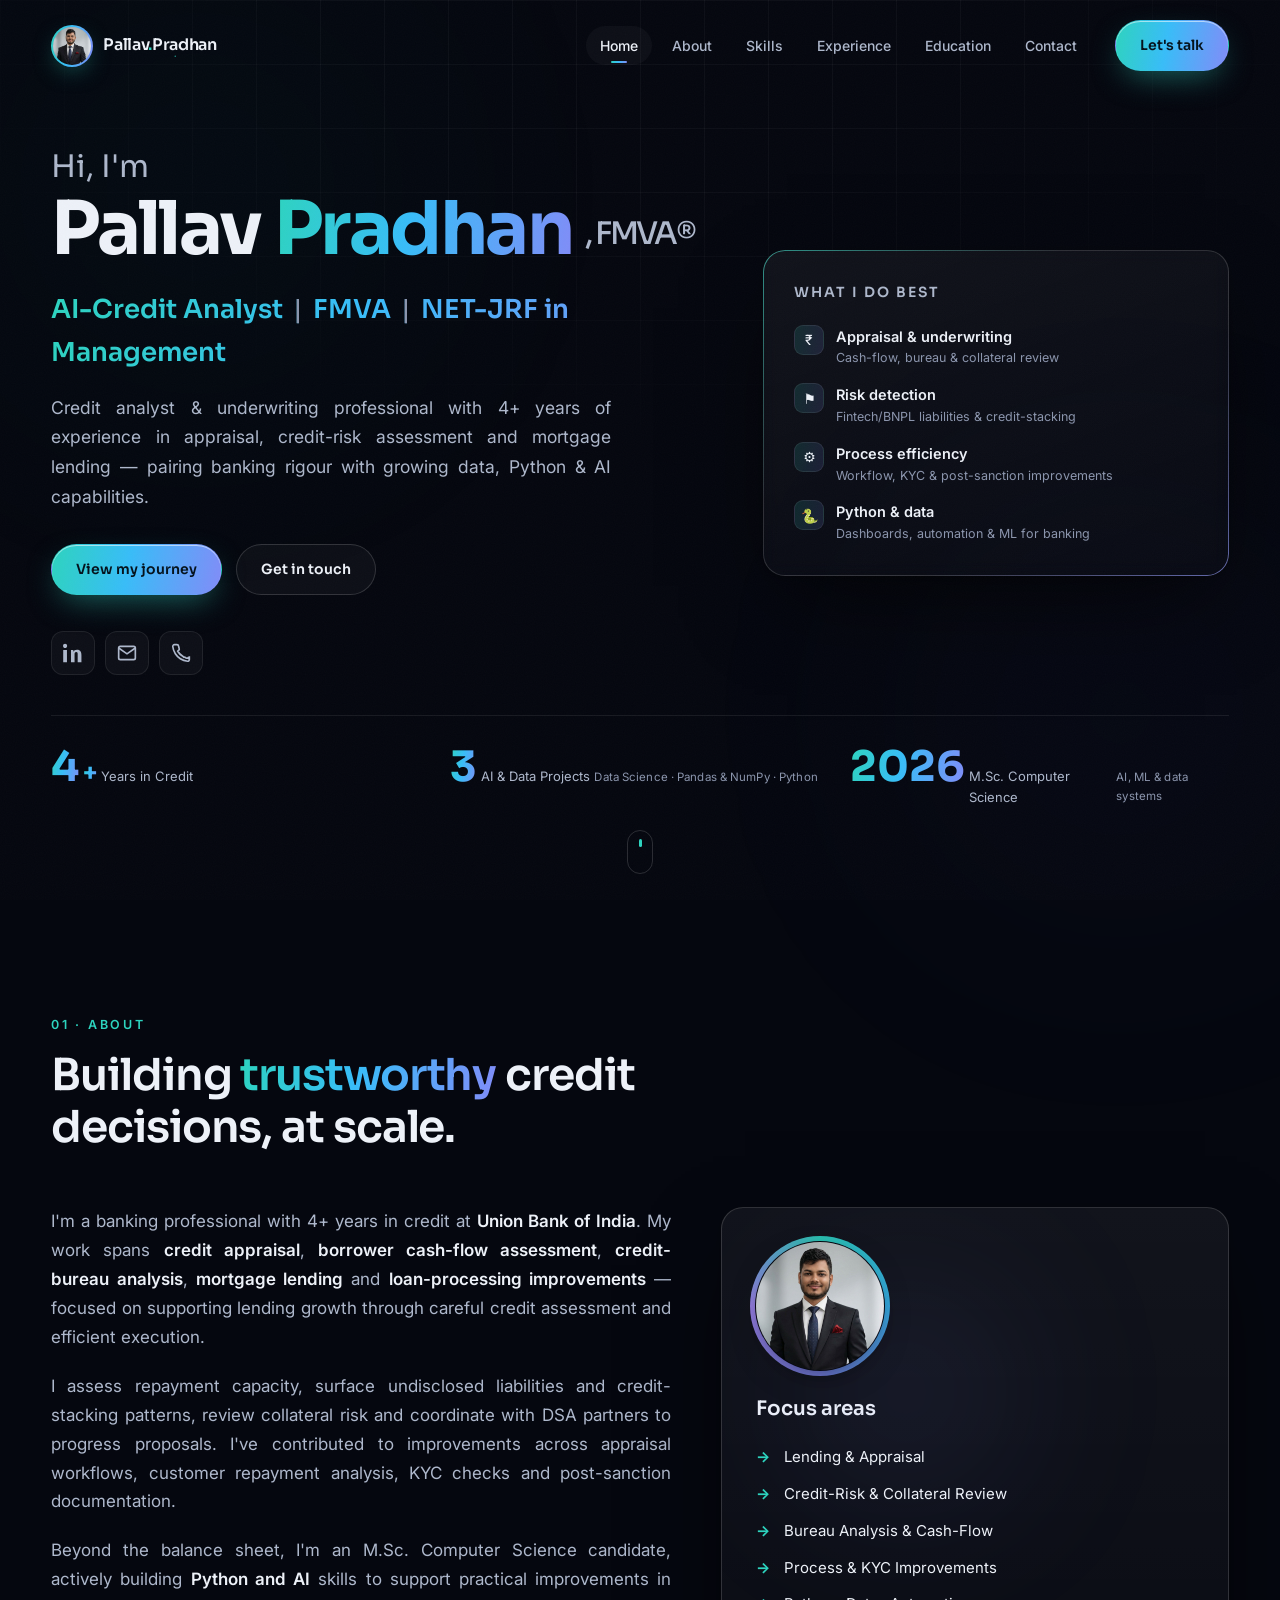
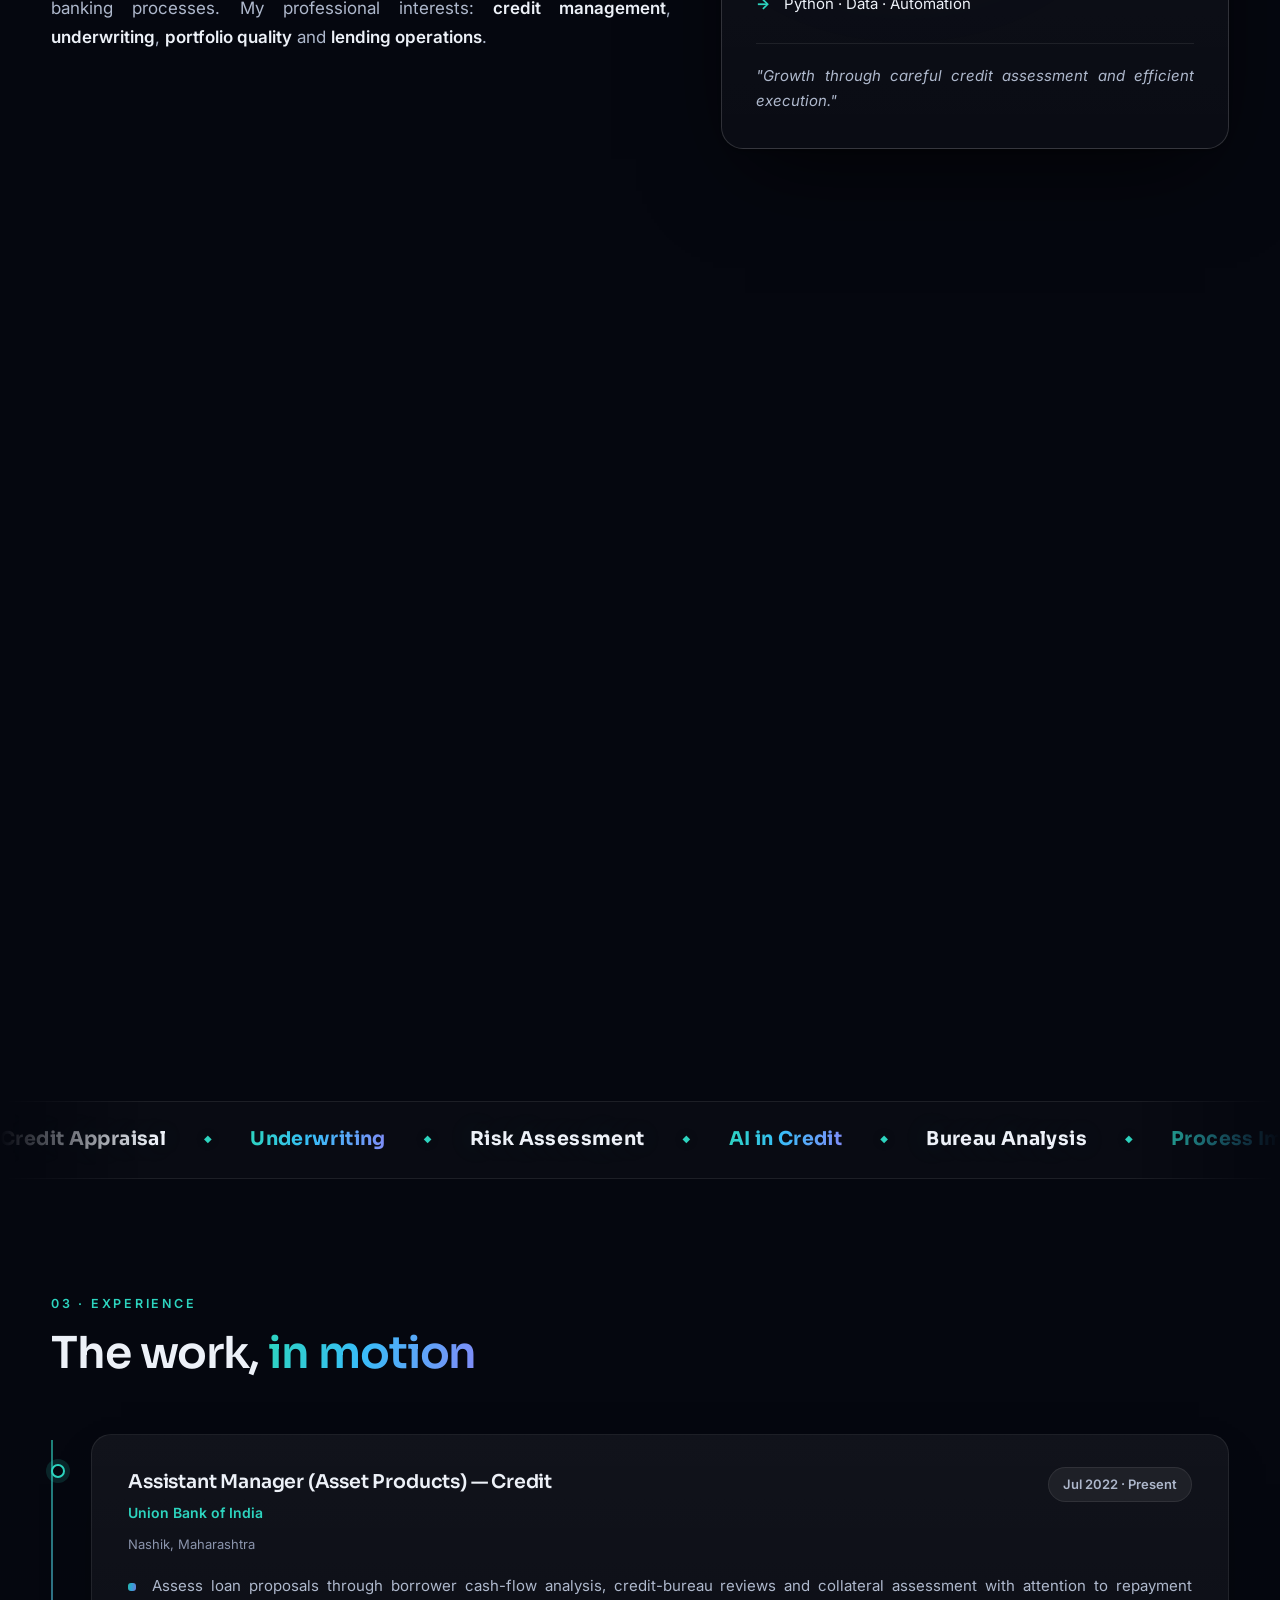
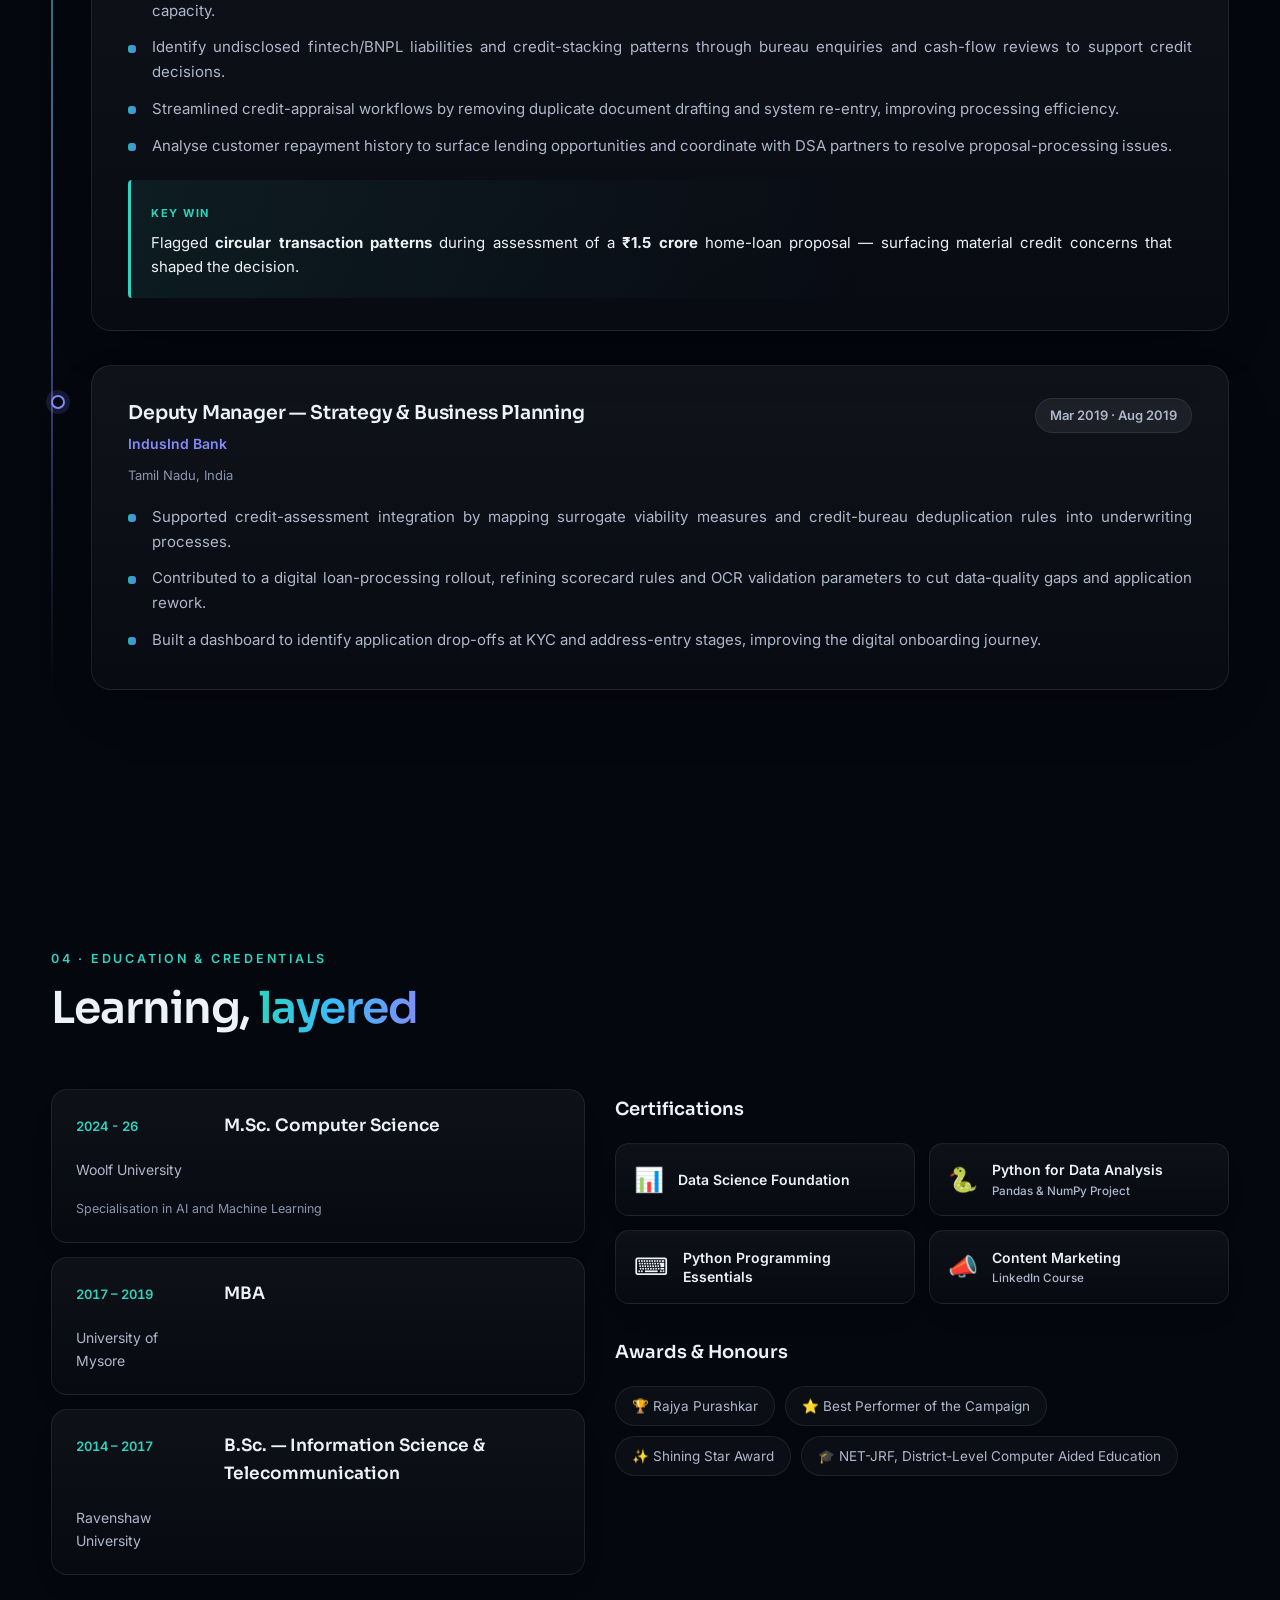
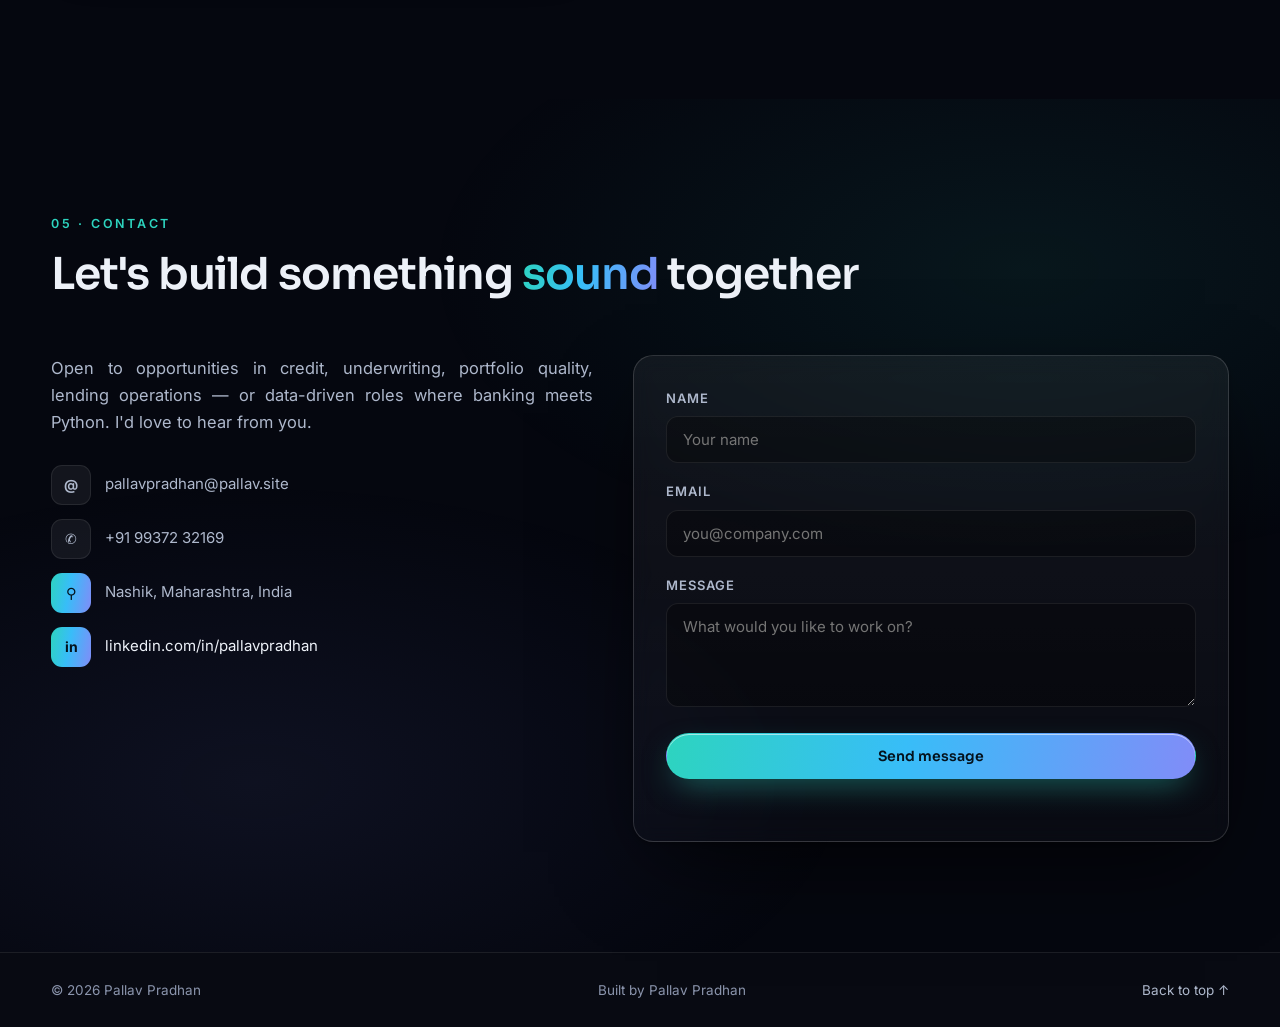
==== index.html @ 7f04d413 "Education: add M.Sc. AI/ML specialisation, drop 'From' from year; cache-bust ?v=8 Co-Authored-By: Cl" ====
<!DOCTYPE html>
<html lang="en">
<head>
  <meta charset="UTF-8" />
  <meta name="viewport" content="width=device-width, initial-scale=1.0" />
  <title>Pallav Pradhan | Credit Analyst, Underwriting &amp; AI in Banking</title>
  <meta name="description" content="Pallav Pradhan is a credit analyst and underwriting professional specializing in credit risk, mortgage lending, Python and AI-enabled banking processes." />
  <meta name="author" content="Pallav Pradhan" />
  <meta name="robots" content="index, follow" />
  <link rel="canonical" href="https://pallav.site/" />

  <!-- Social / Open Graph -->
  <meta property="og:type" content="profile" />
  <meta property="og:site_name" content="Pallav Pradhan" />
  <meta property="og:title" content="Pallav Pradhan | Credit Analyst, Underwriting &amp; AI in Banking" />
  <meta property="og:description" content="Pallav Pradhan is a credit analyst and underwriting professional specializing in credit risk, mortgage lending, Python and AI-enabled banking processes." />
  <meta property="og:url" content="https://pallav.site/" />
  <meta property="og:image" content="https://pallav.site/photo.jpg" />
  <meta name="twitter:card" content="summary" />
  <meta name="twitter:title" content="Pallav Pradhan | Credit Analyst, Underwriting &amp; AI in Banking" />
  <meta name="twitter:description" content="Pallav Pradhan is a credit analyst and underwriting professional specializing in credit risk, mortgage lending, Python and AI-enabled banking processes." />
  <meta name="twitter:image" content="https://pallav.site/photo.jpg" />

  <link rel="icon" type="image/jpeg" href="photo.jpg" />
  <link rel="preconnect" href="https://fonts.googleapis.com" />
  <link rel="preconnect" href="https://fonts.gstatic.com" crossorigin />
  <link href="https://fonts.googleapis.com/css2?family=Sora:wght@300;400;500;600;700;800&family=Inter:wght@300;400;500;600;700&display=swap" rel="stylesheet" />
  <link rel="stylesheet" href="style.css?v=8" />

  <!-- Person structured data (schema.org) -->
  <script type="application/ld+json">
  {
    "@context": "https://schema.org",
    "@type": "Person",
    "@id": "https://pallav.site/#person",
    "name": "Pallav Pradhan",
    "honorificSuffix": "FMVA®",
    "url": "https://pallav.site/",
    "image": "https://pallav.site/photo.jpg",
    "jobTitle": "Assistant Manager (Asset Products) — Credit",
    "worksFor": { "@type": "Organization", "name": "Union Bank of India" },
    "alumniOf": [
      { "@type": "CollegeOrUniversity", "name": "University of Mysore" },
      { "@type": "CollegeOrUniversity", "name": "Ravenshaw University" }
    ],
    "address": {
      "@type": "PostalAddress",
      "addressLocality": "Nashik",
      "addressRegion": "Maharashtra",
      "addressCountry": "IN"
    },
    "knowsAbout": [
      "Credit Analysis",
      "Credit Underwriting",
      "Credit Risk Management",
      "Mortgage Lending",
      "Credit Bureau Analysis",
      "Portfolio Quality",
      "Lending Operations",
      "Python",
      "Data Science",
      "Machine Learning"
    ],
    "sameAs": [ "https://www.linkedin.com/in/pallavpradhan" ]
  }
  </script>
</head>
<body>

  <!-- Preloader -->
  <div class="preloader" id="preloader">
    <div class="preloader-inner">
      <div class="preloader-ring"></div>
      <span class="preloader-text">PP</span>
    </div>
  </div>

  <!-- Custom cursor -->
  <div class="cursor-dot" id="cursorDot"></div>
  <div class="cursor-ring" id="cursorRing"></div>

  <!-- Background grid + glow -->
  <div class="bg-grid"></div>
  <div class="bg-glow glow-1"></div>
  <div class="bg-glow glow-2"></div>

  <!-- Navigation -->
  <header class="nav" id="nav">
    <div class="nav-inner">
      <a href="#home" class="logo">
        <span class="logo-mark"><img src="photo.jpg" alt="Pallav Pradhan" /></span>
        <span class="logo-text">Pallav<span class="logo-dot">.</span>Pradhan</span>
      </a>
      <nav class="nav-links" id="navLinks">
        <a href="#home" class="nav-link active" data-section="home">Home</a>
        <a href="#about" class="nav-link" data-section="about">About</a>
        <a href="#skills" class="nav-link" data-section="skills">Skills</a>
        <a href="#experience" class="nav-link" data-section="experience">Experience</a>
        <a href="#education" class="nav-link" data-section="education">Education</a>
        <a href="#contact" class="nav-link" data-section="contact">Contact</a>
      </nav>
      <a href="#contact" class="btn btn-primary nav-cta">Let's talk</a>
      <button class="nav-toggle" id="navToggle" aria-label="Toggle menu">
        <span></span><span></span><span></span>
      </button>
    </div>
    <div class="nav-progress" id="navProgress"></div>
  </header>

  <!-- HERO -->
  <section class="hero" id="home">
    <canvas id="particles"></canvas>
    <div class="hero-inner container">
      <div class="hero-left">
      <p class="visually-hidden">Pallav Pradhan is a credit analyst and underwriting professional specializing in credit risk, mortgage lending and AI-enabled banking processes.</p>
      <h1 class="hero-title reveal" data-reveal>
        <span class="hello">Hi, I'm</span>
        <span class="name">Pallav <span class="grad">Pradhan</span></span>
        <span class="cred">, FMVA®</span>
      </h1>
      <div class="hero-sub reveal" data-reveal>
        <span class="role-static-line">AI-Credit Analyst<span class="role-sep">|</span>FMVA<span class="role-sep">|</span>NET-JRF in Management</span>
      </div>
      <p class="hero-desc reveal" data-reveal>
        Credit analyst &amp; underwriting professional with 4+ years of experience in
        appraisal, credit-risk assessment and mortgage lending — pairing banking rigour
        with growing data, Python &amp; AI capabilities.
      </p>
      <div class="hero-cta reveal" data-reveal>
        <a href="#experience" class="btn btn-primary">View my journey</a>
        <a href="#contact" class="btn btn-ghost">Get in touch</a>
      </div>

      <div class="hero-social reveal" data-reveal>
        <a href="https://www.linkedin.com/in/pallavpradhan" target="_blank" rel="noopener" title="LinkedIn" aria-label="LinkedIn">
          <svg viewBox="0 0 24 24" width="20" height="20" fill="currentColor"><path d="M4.98 3.5C4.98 4.88 3.87 6 2.5 6S.02 4.88.02 3.5C.02 2.12 1.13 1 2.5 1s2.48 1.12 2.48 2.5zM.24 8.4h4.52V23H.24V8.4zM8.13 8.4h4.3v1.97h.06c.6-1.14 2.06-2.34 4.25-2.34 4.55 0 5.38 3 5.38 6.89V23h-4.5V13.6c0-1.25-.02-2.85-1.74-2.85-1.74 0-2.01 1.36-2.01 2.76V23h-4.3V8.4z"/></svg>
        </a>
        <a href="mailto:pallavpradhan@pallav.site" title="Email" aria-label="Email" data-contact="mail">
          <svg viewBox="0 0 24 24" width="20" height="20" fill="none" stroke="currentColor" stroke-width="2"><rect x="2" y="4" width="20" height="16" rx="2"/><path d="m22 6-10 7L2 6"/></svg>
        </a>
        <a href="tel:+919937232169" title="Phone" aria-label="Phone" data-contact="phone">
          <svg viewBox="0 0 24 24" width="20" height="20" fill="none" stroke="currentColor" stroke-width="2"><path d="M22 16.92v3a2 2 0 0 1-2.18 2 19.79 19.79 0 0 1-8.63-3.07 19.5 19.5 0 0 1-6-6 19.79 19.79 0 0 1-3.07-8.67A2 2 0 0 1 4.11 2h3a2 2 0 0 1 2 1.72c.127.96.361 1.903.7 2.81a2 2 0 0 1-.45 2.11L8.09 9.91a16 16 0 0 0 6 6l1.27 1.27a2 2 0 0 1 2.11.45c.907.339 1.85.573 2.81.7A2 2 0 0 1 22 16.92z"/></svg>
        </a>
      </div>
      </div><!-- /.hero-left -->

      <!-- right-side card -->
      <div class="hero-card reveal" data-reveal>
        <h3>What I do best</h3>
        <ul class="hero-card-list">
          <li><span>₹</span><div><strong>Appraisal &amp; underwriting</strong><small>Cash-flow, bureau &amp; collateral review</small></div></li>
          <li><span>⚑</span><div><strong>Risk detection</strong><small>Fintech/BNPL liabilities &amp; credit-stacking</small></div></li>
          <li><span>⚙</span><div><strong>Process efficiency</strong><small>Workflow, KYC &amp; post-sanction improvements</small></div></li>
          <li><span>🐍</span><div><strong>Python &amp; data</strong><small>Dashboards, automation &amp; ML for banking</small></div></li>
        </ul>
      </div>

      <!-- Stat strip -->
      <div class="hero-stats reveal" data-reveal>
        <div class="stat"><span class="stat-num" data-count="4">4</span><span class="stat-suffix">+</span><span class="stat-label">Years in Credit</span></div>
        <div class="stat"><span class="stat-num" data-count="3">3</span><span class="stat-label">AI &amp; Data Projects</span><span class="stat-sub">Data Science · Pandas &amp; NumPy · Python</span></div>
        <div class="stat"><span class="stat-num">2026</span><span class="stat-label">M.Sc. Computer Science</span><span class="stat-sub">AI, ML &amp; data systems</span></div>
      </div>
    </div>
    <a href="#about" class="scroll-ind" aria-label="Scroll down"><span></span></a>
  </section>

  <!-- ABOUT -->
  <section class="section" id="about">
    <div class="container">
      <div class="section-head reveal" data-reveal>
        <span class="section-tag">01 · About</span>
        <h2 class="section-title">Building <span class="grad">trustworthy</span> credit<br/>decisions, at scale.</h2>
      </div>

      <div class="about-grid">
        <div class="about-text">
          <p class="reveal" data-reveal>
            I'm a banking professional with 4+ years in credit at <strong>Union Bank of India</strong>.
            My work spans <strong>credit appraisal</strong>, <strong>borrower cash-flow assessment</strong>,
            <strong>credit-bureau analysis</strong>, <strong>mortgage lending</strong> and
            <strong>loan-processing improvements</strong> — focused on supporting lending growth through
            careful credit assessment and efficient execution.
          </p>
          <p class="reveal" data-reveal>
            I assess repayment capacity, surface undisclosed liabilities and credit-stacking patterns,
            review collateral risk and coordinate with DSA partners to progress proposals. I've contributed
            to improvements across appraisal workflows, customer repayment analysis, KYC checks and
            post-sanction documentation.
          </p>
          <p class="reveal" data-reveal>
            Beyond the balance sheet, I'm an M.Sc. Computer Science candidate, actively building
            <strong>Python and AI</strong> skills to support practical improvements in banking processes.
            My professional interests: <strong>credit management</strong>, <strong>underwriting</strong>,
            <strong>portfolio quality</strong> and <strong>lending operations</strong>.
          </p>
        </div>

        <div class="about-card reveal" data-reveal>
          <div class="about-card-glow"></div>
          <div class="about-avatar">
            <img src="photo.jpg" alt="Pallav Pradhan" class="about-photo" loading="lazy" />
            <span class="about-avatar-ring"></span>
          </div>
          <h3>Focus areas</h3>
          <ul class="focus-list">
            <li>Lending &amp; Appraisal</li>
            <li>Credit-Risk &amp; Collateral Review</li>
            <li>Bureau Analysis &amp; Cash-Flow</li>
            <li>Process &amp; KYC Improvements</li>
            <li>Python · Data · Automation</li>
          </ul>
          <div class="about-quote">
            "Growth through careful credit assessment and efficient execution."
          </div>
        </div>
      </div>
    </div>
  </section>

  <!-- SKILLS -->
  <section class="section" id="skills">
    <div class="container">
      <div class="section-head reveal" data-reveal>
        <span class="section-tag">02 · Skills</span>
        <h2 class="section-title">Where I bring <span class="grad">depth</span></h2>
      </div>

      <div class="skills-grid">
        <!-- Core -->
        <div class="skill-block reveal" data-reveal>
          <h3 class="block-title">Core Competencies</h3>
          <div class="skill" data-width="95"><span class="skill-label">Credit Analysis</span><span class="skill-bar"><i></i></span><span class="skill-pct">95%</span></div>
          <div class="skill" data-width="92"><span class="skill-label">Credit Underwriting</span><span class="skill-bar"><i></i></span><span class="skill-pct">92%</span></div>
          <div class="skill" data-width="90"><span class="skill-label">Credit-Risk Management</span><span class="skill-bar"><i></i></span><span class="skill-pct">90%</span></div>
          <div class="skill" data-width="85"><span class="skill-label">Mortgage Lending</span><span class="skill-bar"><i></i></span><span class="skill-pct">85%</span></div>
        </div>

        <!-- Tooling / Data -->
        <div class="skill-block reveal" data-reveal>
          <h3 class="block-title">Data &amp; Tooling</h3>
          <div class="tag-cloud">
            <span class="chip">Python</span>
            <span class="chip">Pandas</span>
            <span class="chip">NumPy</span>
            <span class="chip">Data Science</span>
            <span class="chip">Dashboarding</span>
            <span class="chip">OCR Validation</span>
            <span class="chip">Scorecard Rules</span>
            <span class="chip">Credit Bureau</span>
            <span class="chip">KYC Process</span>
            <span class="chip">Automation</span>
          </div>
          <p class="muted">Building practical data &amp; AI tooling for banking — from repayment dashboards to loan-processing automation.</p>
        </div>

        <!-- Languages -->
        <div class="skill-block reveal" data-reveal>
          <h3 class="block-title">Languages</h3>
          <div class="lang" data-width="95"><span>English</span><span class="skill-bar sm"><i></i></span><span class="skill-pct">Working</span></div>
          <div class="lang" data-width="70"><span>Hindi</span><span class="skill-bar sm"><i></i></span><span class="skill-pct">Fluent</span></div>
          <div class="lang" data-width="70"><span>Odia</span><span class="skill-bar sm"><i></i></span><span class="skill-pct">Fluent</span></div>
          <div class="lang" data-width="40"><span>Bengali</span><span class="skill-bar sm"><i></i></span><span class="skill-pct">Elementary</span></div>
        </div>
      </div>
    </div>
  </section>

  <!-- Marquee -->
  <div class="marquee" aria-hidden="true">
    <div class="marquee-track">
      <span>Credit Appraisal</span><i>◆</i><span>Underwriting</span><i>◆</i>
      <span>Risk Assessment</span><i>◆</i><span>AI in Credit</span><i>◆</i>
      <span>Bureau Analysis</span><i>◆</i><span>Process Improvement</span><i>◆</i>
      <span>Python</span><i>◆</i><span>Data Science</span><i>◆</i>
      <span>— &nbsp;</span>
      <span>Credit Appraisal</span><i>◆</i><span>Underwriting</span><i>◆</i>
      <span>Risk Assessment</span><i>◆</i><span>AI in Credit</span><i>◆</i>
      <span>Bureau Analysis</span><i>◆</i><span>Process Improvement</span><i>◆</i>
      <span>Python</span><i>◆</i><span>Data Science</span><i>◆</i>
      <span>— &nbsp;</span>
    </div>
  </div>

  <!-- EXPERIENCE -->
  <section class="section" id="experience">
    <div class="container">
      <div class="section-head reveal" data-reveal>
        <span class="section-tag">03 · Experience</span>
        <h2 class="section-title">The work, <span class="grad">in motion</span></h2>
      </div>

      <div class="timeline">
        <!-- Job 1 -->
        <div class="timeline-item reveal" data-reveal>
          <div class="timeline-dot"></div>
          <div class="timeline-card tilt" data-tilt>
            <div class="job-top">
              <div>
                <h3>Assistant Manager (Asset Products) — Credit</h3>
                <span class="job-company">Union Bank of India</span>
              </div>
              <span class="job-period">Jul 2022 · Present</span>
            </div>
            <span class="job-loc">Nashik, Maharashtra</span>
            <ul class="job-points">
              <li>Assess loan proposals through borrower cash-flow analysis, credit-bureau reviews and collateral assessment with attention to repayment capacity.</li>
              <li>Identify undisclosed fintech/BNPL liabilities and credit-stacking patterns through bureau enquiries and cash-flow reviews to support credit decisions.</li>
              <li>Streamlined credit-appraisal workflows by removing duplicate document drafting and system re-entry, improving processing efficiency.</li>
              <li>Analyse customer repayment history to surface lending opportunities and coordinate with DSA partners to resolve proposal-processing issues.</li>
            </ul>
            <div class="highlight">
              <span class="highlight-badge">Key win</span>
              <p>Flagged <strong>circular transaction patterns</strong> during assessment of a <strong>₹1.5 crore</strong> home-loan proposal — surfacing material credit concerns that shaped the decision.</p>
            </div>
          </div>
        </div>

        <!-- Job 2 -->
        <div class="timeline-item reveal" data-reveal>
          <div class="timeline-dot"></div>
          <div class="timeline-card tilt" data-tilt>
            <div class="job-top">
              <div>
                <h3>Deputy Manager — Strategy &amp; Business Planning</h3>
                <span class="job-company">IndusInd Bank</span>
              </div>
              <span class="job-period">Mar 2019 · Aug 2019</span>
            </div>
            <span class="job-loc">Tamil Nadu, India</span>
            <ul class="job-points">
              <li>Supported credit-assessment integration by mapping surrogate viability measures and credit-bureau deduplication rules into underwriting processes.</li>
              <li>Contributed to a digital loan-processing rollout, refining scorecard rules and OCR validation parameters to cut data-quality gaps and application rework.</li>
              <li>Built a dashboard to identify application drop-offs at KYC and address-entry stages, improving the digital onboarding journey.</li>
            </ul>
          </div>
        </div>
      </div>
    </div>
  </section>

  <!-- EDUCATION + CERTS -->
  <section class="section" id="education">
    <div class="container">
      <div class="section-head reveal" data-reveal>
        <span class="section-tag">04 · Education &amp; Credentials</span>
        <h2 class="section-title">Learning, <span class="grad">layered</span></h2>
      </div>

      <div class="edu-grid">
        <div class="edu-list">
          <div class="edu-item reveal" data-reveal>
            <span class="edu-year">2024 - 26</span>
            <h3>M.Sc. Computer Science</h3>
            <p>Woolf University</p>
            <span class="edu-note">Specialisation in AI and Machine Learning</span>
          </div>
          <div class="edu-item reveal" data-reveal>
            <span class="edu-year">2017 – 2019</span>
            <h3>MBA</h3>
            <p>University of Mysore</p>
          </div>
          <div class="edu-item reveal" data-reveal>
            <span class="edu-year">2014 – 2017</span>
            <h3>B.Sc. — Information Science &amp; Telecommunication</h3>
            <p>Ravenshaw University</p>
          </div>
        </div>

        <div class="cred-list">
          <h3 class="cred-head reveal" data-reveal>Certifications</h3>
          <div class="cred-grid">
            <div class="cred-card reveal" data-reveal>
              <span class="cred-ico">📊</span>
              <h4>Data Science Foundation</h4>
            </div>
            <div class="cred-card reveal" data-reveal>
              <span class="cred-ico">🐍</span>
              <h4>Python for Data Analysis<br/><small>Pandas &amp; NumPy Project</small></h4>
            </div>
            <div class="cred-card reveal" data-reveal>
              <span class="cred-ico">⌨️</span>
              <h4>Python Programming Essentials</h4>
            </div>
            <div class="cred-card reveal" data-reveal>
              <span class="cred-ico">📣</span>
              <h4>Content Marketing<br/><small>LinkedIn Course</small></h4>
            </div>
          </div>

          <h3 class="cred-head reveal" data-reveal>Awards &amp; Honours</h3>
          <div class="award-row">
            <span class="award">🏆 Rajya Purashkar</span>
            <span class="award">⭐ Best Performer of the Campaign</span>
            <span class="award">✨ Shining Star Award</span>
            <span class="award">🎓 NET-JRF, District-Level Computer Aided Education</span>
          </div>
        </div>
      </div>
    </div>
  </section>

  <!-- CONTACT -->
  <section class="section contact" id="contact">
    <div class="container">
      <div class="section-head reveal" data-reveal>
        <span class="section-tag">05 · Contact</span>
        <h2 class="section-title">Let's build something <span class="grad">sound</span> together</h2>
      </div>

      <div class="contact-grid">
        <div class="contact-info reveal" data-reveal>
          <p class="contact-intro">
            Open to opportunities in credit, underwriting, portfolio quality,
            lending operations — or data-driven roles where banking meets Python.
            I'd love to hear from you.
          </p>
          <div class="contact-lines">
            <a href="mailto:pallavpradhan@pallav.site" data-contact="mail"><span class="c-ico">@</span> pallavpradhan@pallav.site</a>
            <a href="tel:+919937232169" data-contact="phone"><span class="c-ico">✆</span> +91 99372 32169</a>
            <span class="c-line plain"><span class="c-ico">⚲</span> Nashik, Maharashtra, India</span>
            <a href="https://www.linkedin.com/in/pallavpradhan" target="_blank" rel="noopener"><span class="c-ico">in</span> linkedin.com/in/pallavpradhan</a>
          </div>
        </div>

        <form class="contact-form reveal" data-reveal id="contactForm" novalidate>
          <div class="field">
            <label for="name">Name</label>
            <input type="text" id="name" name="name" placeholder="Your name" required />
          </div>
          <div class="field">
            <label for="email">Email</label>
            <input type="email" id="email" name="email" placeholder="you@company.com" required />
          </div>
          <div class="field">
            <label for="message">Message</label>
            <textarea id="message" name="message" rows="4" placeholder="What would you like to work on?" required></textarea>
          </div>
          <button type="submit" class="btn btn-primary btn-block">Send message</button>
          <p class="form-note" id="formNote"></p>
        </form>
      </div>
    </div>
  </section>

  <!-- Footer -->
  <footer class="footer">
    <div class="container footer-inner">
      <span>© <span id="year"></span> Pallav Pradhan</span>
      <span class="footer-mid">Built by Pallav Pradhan</span>
      <a href="#home">Back to top ↑</a>
    </div>
  </footer>

  <script src="script.js?v=8"></script>
</body>
</html>
---- style.css ----
/* ============================================================
   Pallav Pradhan — Portfolio
   Dark, fintech x data aesthetic · fluid motion everywhere
   ============================================================ */

:root {
  --bg: #05070f;
  --bg-2: #0a0e18;
  --panel: rgba(255, 255, 255, 0.035);
  --panel-2: rgba(255, 255, 255, 0.06);
  --border: rgba(255, 255, 255, 0.08);
  --border-2: rgba(255, 255, 255, 0.15);
  --text: #edf1f8;
  --muted: #aeb8cc;
  --muted-2: #8b95ad;
  --teal: #2dd4bf;
  --cyan: #38bdf8;
  --blue: #818cf8;
  --violet: #a78bfa;
  --grad: linear-gradient(100deg, var(--teal) 0%, var(--cyan) 45%, var(--blue) 100%);
  --grad-soft: linear-gradient(100deg, rgba(45,212,191,.14), rgba(129,140,248,.14));
  --shadow: 0 34px 90px -24px rgba(0, 0, 0, 0.75), 0 2px 6px -2px rgba(0, 0, 0, 0.5);
  --ease: cubic-bezier(0.16, 1, 0.3, 1);
  --font-display: "Sora", system-ui, sans-serif;
  --font-body: "Inter", system-ui, sans-serif;
}

* { margin: 0; padding: 0; box-sizing: border-box; }

/* Hidden from screen, visible to screen readers and search engines */
.visually-hidden {
  position: absolute;
  width: 1px; height: 1px;
  padding: 0; margin: -1px;
  overflow: hidden;
  clip: rect(0 0 0 0);
  white-space: nowrap;
  border: 0;
}

html { scroll-behavior: smooth; }

body {
  background: var(--bg);
  color: var(--text);
  font-family: var(--font-body);
  font-size: 16px;
  line-height: 1.65;
  overflow-x: hidden;
  -webkit-font-smoothing: antialiased;
}

::selection { background: rgba(45, 212, 191, 0.25); color: #fff; }

/* scrollbar */
::-webkit-scrollbar { width: 10px; }
::-webkit-scrollbar-track { background: var(--bg); }
::-webkit-scrollbar-thumb {
  background: linear-gradient(var(--teal), var(--blue));
  border-radius: 99px;
  border: 2px solid var(--bg);
}

.container { width: min(1200px, 92vw); margin-inline: auto; }

.grad {
  background: var(--grad);
  -webkit-background-clip: text;
  background-clip: text;
  color: transparent;
}

.muted { color: var(--muted); }

/* Justified body copy — clean alignment on every paragraph */
p,
.job-points li,
.about-quote,
.c-line, .contact-lines a {
  text-align: justify;
  hyphens: auto;
  -webkit-hyphens: auto;
}

/* ---------- Background layers ---------- */
.bg-grid {
  position: fixed;
  inset: 0;
  z-index: 0;
  pointer-events: none;
  background-image:
    linear-gradient(rgba(255,255,255,0.035) 1px, transparent 1px),
    linear-gradient(90deg, rgba(255,255,255,0.035) 1px, transparent 1px);
  background-size: 64px 64px;
  mask-image: radial-gradient(ellipse 80% 70% at 50% 0%, black 30%, transparent 75%);
  -webkit-mask-image: radial-gradient(ellipse 80% 70% at 50% 0%, black 30%, transparent 75%);
}

.bg-glow {
  position: fixed;
  z-index: 0;
  width: 55vw;
  height: 55vw;
  max-width: 780px;
  max-height: 780px;
  border-radius: 50%;
  filter: blur(140px);
  opacity: 0.42;
  pointer-events: none;
}
.glow-1 {
  top: -18%;
  left: -12%;
  background: radial-gradient(circle, rgba(45, 212, 191, 0.14), transparent 65%);
  animation: glowDrift 22s ease-in-out infinite alternate;
}
.glow-2 {
  top: 40%;
  right: -15%;
  background: radial-gradient(circle, rgba(129, 140, 248, 0.14), transparent 65%);
  animation: glowDrift 26s ease-in-out infinite alternate-reverse;
}

/* subtle matte grain — premium paper texture over the dark canvas */
body::after {
  content: "";
  position: fixed;
  inset: 0;
  z-index: 997;
  pointer-events: none;
  opacity: 0.05;
  background-image: url("data:image/svg+xml,%3Csvg xmlns='http://www.w3.org/2000/svg' width='160' height='160'%3E%3Cfilter id='n'%3E%3CfeTurbulence type='fractalNoise' baseFrequency='0.9' numOctaves='2'/%3E%3C/filter%3E%3Crect width='100%25' height='100%25' filter='url(%23n)' opacity='0.5'/%3E%3C/svg%3E");
}
@keyframes glowDrift {
  to { transform: translate(6vw, 4vh) scale(1.12); }
}

/* ---------- Preloader ---------- */
.preloader {
  position: fixed;
  inset: 0;
  z-index: 999;
  background: var(--bg);
  display: grid;
  place-items: center;
  transition: opacity 0.6s ease, visibility 0.6s ease;
}
.preloader.done { opacity: 0; visibility: hidden; }
.preloader-inner {
  display: flex;
  flex-direction: column;
  align-items: center;
  gap: 18px;
}
.preloader-ring {
  width: 52px;
  height: 52px;
  border-radius: 50%;
  border: 2px solid rgba(255, 255, 255, 0.1);
  border-top-color: var(--teal);
  border-right-color: var(--blue);
  animation: spin 0.9s linear infinite;
}
.preloader-text {
  font-family: var(--font-display);
  font-weight: 700;
  font-size: 14px;
  letter-spacing: 4px;
  color: var(--muted);
}
@keyframes spin { to { transform: rotate(360deg); } }

/* ---------- Custom cursor ---------- */
.cursor-dot, .cursor-ring {
  position: fixed;
  top: 0; left: 0;
  border-radius: 50%;
  pointer-events: none;
  z-index: 998;
}
.cursor-dot {
  width: 6px; height: 6px;
  background: var(--teal);
  transform: translate(-50%, -50%);
  transition: width .2s, height .2s;
}
.cursor-ring {
  width: 34px; height: 34px;
  border: 1.5px solid rgba(45, 212, 191, 0.4);
  transform: translate(-50%, -50%);
  transition: width .3s var(--ease), height .3s var(--ease), border-color .3s, background .3s;
}
body.hovering .cursor-ring {
  width: 52px; height: 52px;
  border-color: var(--teal);
  background: rgba(45, 212, 191, 0.08);
}
@media (hover: none) {
  .cursor-dot, .cursor-ring { display: none; }
}

/* ---------- Nav ---------- */
.nav {
  position: fixed;
  top: 0; left: 0; right: 0;
  z-index: 100;
  padding: 20px 0;
  transition: padding 0.4s var(--ease), background 0.4s, backdrop-filter 0.4s;
}
.nav.scrolled {
  padding: 12px 0;
  background: rgba(6, 9, 16, 0.72);
  backdrop-filter: blur(16px);
  border-bottom: 1px solid var(--border);
}
.nav-inner {
  width: min(1200px, 92vw);
  margin-inline: auto;
  display: flex;
  align-items: center;
  gap: 24px;
}
.logo {
  display: flex;
  align-items: center;
  gap: 10px;
  text-decoration: none;
  color: var(--text);
}
.logo-mark {
  position: relative;
  width: 42px; height: 42px;
  border-radius: 50%;
  display: grid;
  place-items: center;
  background: var(--grad);
  padding: 2px;
  box-shadow: 0 8px 24px -8px rgba(45, 212, 191, 0.5);
}
.logo-mark img {
  position: relative;
  z-index: 1;
  width: 100%; height: 100%;
  object-fit: cover;
  object-position: center 15%;
  border-radius: 50%;
  display: block;
}
.logo-text {
  font-family: var(--font-display);
  font-weight: 600;
  letter-spacing: -0.02em;
}
.logo-dot { color: var(--teal); }

.nav-links {
  display: flex;
  gap: 6px;
  margin-left: auto;
}
.nav-link {
  position: relative;
  color: var(--muted);
  text-decoration: none;
  font-size: 14px;
  font-weight: 500;
  padding: 8px 14px;
  border-radius: 99px;
  transition: color 0.3s, background 0.3s;
}
.nav-link:hover { color: var(--text); }
.nav-link.active {
  color: var(--text);
  background: var(--panel);
}
.nav-link.active::after {
  content: "";
  position: absolute;
  left: 50%;
  bottom: 2px;
  width: 16px; height: 2px;
  transform: translateX(-50%);
  border-radius: 99px;
  background: var(--grad);
}

.nav-cta { white-space: nowrap; }

.nav-progress {
  position: absolute;
  bottom: -1px; left: 0;
  height: 2px;
  width: 100%;
  transform-origin: left;
  transform: scaleX(0);
  background: var(--grad);
}

.nav-toggle {
  display: none;
  flex-direction: column;
  gap: 5px;
  background: none;
  border: 0;
  cursor: pointer;
  padding: 6px;
}
.nav-toggle span {
  width: 24px; height: 2px;
  background: var(--text);
  border-radius: 2px;
  transition: transform 0.3s var(--ease), opacity 0.3s;
}
.nav-toggle.open span:nth-child(1) { transform: translateY(7px) rotate(45deg); }
.nav-toggle.open span:nth-child(2) { opacity: 0; }
.nav-toggle.open span:nth-child(3) { transform: translateY(-7px) rotate(-45deg); }

/* ---------- Buttons ---------- */
.btn {
  display: inline-flex;
  align-items: center;
  gap: 8px;
  font-family: var(--font-display);
  font-size: 14px;
  font-weight: 600;
  padding: 13px 24px;
  border-radius: 99px;
  text-decoration: none;
  cursor: pointer;
  border: 1px solid transparent;
  transition: transform 0.3s var(--ease), box-shadow 0.3s, background 0.3s, border-color 0.3s;
}
.btn-primary {
  position: relative;
  background: var(--grad);
  color: #04121c;
  box-shadow: 0 12px 32px -10px rgba(45, 212, 191, 0.5), inset 0 1px 0 rgba(255, 255, 255, 0.55);
  overflow: hidden;
}
.btn-primary::before {
  content: "";
  position: absolute;
  inset: 0;
  background: linear-gradient(105deg, transparent 30%, rgba(255, 255, 255, 0.35) 48%, transparent 66%);
  transform: translateX(-130%);
  transition: transform 0.7s var(--ease);
}
.btn-primary:hover::before { transform: translateX(130%); }
.btn-primary:hover {
  transform: translateY(-3px);
  box-shadow: 0 20px 44px -10px rgba(45, 212, 191, 0.65), inset 0 1px 0 rgba(255, 255, 255, 0.55);
}
.btn-ghost {
  color: var(--text);
  border-color: var(--border-2);
  background: var(--panel);
}
.btn-ghost:hover {
  transform: translateY(-3px);
  border-color: var(--teal);
  background: rgba(45, 212, 191, 0.06);
}
.btn-block { width: 100%; justify-content: center; }

/* ---------- HERO ---------- */
.hero {
  position: relative;
  min-height: 100vh;
  display: flex;
  align-items: center;
  overflow: hidden;
  z-index: 1;
}
#particles {
  position: absolute;
  inset: 0;
  z-index: 0;
}
.hero-inner {
  position: relative;
  z-index: 2;
  display: grid;
  grid-template-columns: 1.3fr 0.9fr;
  gap: 40px;
  align-items: center;
  padding: 140px 0 80px;
}

.hero-title {
  font-family: var(--font-display);
  font-size: clamp(42px, 6vw, 74px);
  line-height: 1.06;
  letter-spacing: -0.035em;
  margin-bottom: 20px;
  white-space: nowrap; /* name + FMVA® never split across lines on any device */
}
.hero-title .hello {
  display: block;
  font-size: 0.42em;
  font-weight: 400;
  color: var(--muted);
  letter-spacing: 0;
  margin-bottom: 6px;
}
.hero-title .name { font-weight: 700; }
.hero-title .cred {
  font-size: 0.42em;
  font-weight: 500;
  color: var(--muted);
  vertical-align: middle;
}

/* Static credential line — identical on desktop and mobile,
   no animation, so nothing can shift while the page loads or renders */
.hero-sub {
  font-family: var(--font-display);
  font-size: clamp(18px, 2.2vw, 26px);
  font-weight: 600;
  margin-bottom: 18px;
  min-height: 1.5em;
}
.role-static-line {
  display: block;
  background: var(--grad);
  -webkit-background-clip: text;
  background-clip: text;
  color: transparent;
}
.role-sep {
  color: var(--muted-2);
  -webkit-text-fill-color: var(--muted-2);
  margin: 0 10px;
  font-weight: 400;
}

.hero-desc {
  max-width: 560px;
  color: var(--muted);
  font-size: 17.5px;
  line-height: 1.7;
  margin-bottom: 32px;
}

.hero-cta {
  display: flex;
  gap: 14px;
  flex-wrap: wrap;
  margin-bottom: 36px;
}

.hero-social {
  display: flex;
  gap: 10px;
}
.hero-social a {
  width: 44px; height: 44px;
  display: grid;
  place-items: center;
  color: var(--muted);
  border: 1px solid var(--border);
  border-radius: 12px;
  background: var(--panel);
  transition: color 0.3s, border-color 0.3s, transform 0.3s var(--ease), background 0.3s;
}
.hero-social a:hover {
  color: #04121c;
  background: var(--teal);
  border-color: var(--teal);
  transform: translateY(-4px);
}

/* On desktop/laptop: mail & phone are display-only — no click affordance */
body.is-desktop .hero-social a[data-contact],
body.is-desktop .contact-lines a[data-contact] {
  cursor: default;
}
body.is-desktop .hero-social a[data-contact] {
  color: var(--muted);
  background: var(--panel);
  border-color: var(--border);
}
body.is-desktop .hero-social a[data-contact]:hover {
  color: var(--muted);
  background: var(--panel);
  border-color: var(--border);
  transform: none;
}
body.is-desktop .contact-lines a[data-contact] {
  color: var(--muted);
}
body.is-desktop .contact-lines a[data-contact]:hover {
  color: var(--muted);
}
body.is-desktop .contact-lines a[data-contact] .c-ico {
  color: var(--muted);
  background: rgba(255, 255, 255, 0.06);
  border: 1px solid var(--border);
}

/* Desktop: tooltip that reveals the email/phone on click (no app opens) */
.contact-tip {
  position: fixed;
  z-index: 300;
  display: flex;
  align-items: center;
  gap: 10px;
  flex-direction: column;
  background: #0c1220;
  border: 1px solid var(--border-2);
  border-radius: 14px;
  padding: 14px 18px;
  box-shadow: var(--shadow);
  animation: tipIn 0.25s var(--ease);
}
.contact-tip strong {
  font-size: 10.5px;
  font-weight: 700;
  letter-spacing: 0.14em;
  text-transform: uppercase;
  color: var(--muted-2);
}
.contact-tip .tip-val {
  font-family: var(--font-display);
  font-size: 15px;
  font-weight: 600;
  color: var(--teal);
  cursor: pointer;
  user-select: all;
}
.contact-tip .tip-val::after {
  content: " — click to copy";
  font-family: var(--font-body);
  font-size: 11.5px;
  font-weight: 400;
  color: var(--muted-2);
}
.contact-tip.copied .tip-val { color: var(--text); }
.contact-tip.copied .tip-val::after { content: ""; }
@keyframes tipIn {
  from { opacity: 0; transform: translateY(6px); }
  to { opacity: 1; transform: translateY(0); }
}

/* right-side hero card */
.hero-card {
  position: relative;
  border: 1px solid var(--border-2);
  background: linear-gradient(160deg, rgba(255,255,255,0.05), rgba(255,255,255,0.015));
  border-radius: 22px;
  padding: 30px;
  box-shadow: var(--shadow);
  backdrop-filter: blur(8px);
}
.hero-card::before {
  content: "";
  position: absolute;
  inset: -1px;
  border-radius: 22px;
  padding: 1px;
  background: linear-gradient(140deg, rgba(45,212,191,0.6), transparent 35%, transparent 65%, rgba(129,140,248,0.6));
  -webkit-mask: linear-gradient(#fff 0 0) content-box, linear-gradient(#fff 0 0);
  -webkit-mask-composite: xor;
  mask-composite: exclude;
  pointer-events: none;
}
.hero-card h3 {
  font-family: var(--font-display);
  font-size: 14px;
  font-weight: 600;
  letter-spacing: 0.14em;
  text-transform: uppercase;
  color: var(--muted);
  margin-bottom: 20px;
}
.hero-card-list {
  list-style: none;
  display: flex;
  flex-direction: column;
  gap: 14px;
}
.hero-card-list li {
  display: flex;
  align-items: flex-start;
  gap: 12px;
  font-size: 14.5px;
  color: var(--text);
}
.hero-card-list li span {
  flex: none;
  width: 30px; height: 30px;
  display: grid;
  place-items: center;
  border-radius: 9px;
  background: var(--grad-soft);
  border: 1px solid var(--border);
  font-size: 14px;
}
.hero-card-list strong { font-weight: 600; }
.hero-card-list small { display: block; color: var(--muted-2); font-size: 12.5px; }

/* hero stat strip */
.hero-stats {
  grid-column: 1 / -1;
  display: grid;
  grid-template-columns: repeat(3, 1fr);
  gap: 20px;
  border-top: 1px solid var(--border);
  padding-top: 30px;
}
.stat {
  display: flex;
  align-items: baseline;
  gap: 4px;
}
.stat-num {
  font-family: var(--font-display);
  font-size: 42px;
  font-weight: 700;
  line-height: 1;
  background: var(--grad);
  -webkit-background-clip: text;
  background-clip: text;
  color: transparent;
}
.stat-suffix {
  font-family: var(--font-display);
  font-size: 24px;
  font-weight: 700;
  background: var(--grad);
  -webkit-background-clip: text;
  background-clip: text;
  color: transparent;
}
.stat-label {
  display: block;
  font-size: 13px;
  color: var(--muted);
  margin-top: 6px;
}
.stat-num.static, .stat[data-static] .stat-num {
  font-variant-numeric: tabular-nums;
}
.stat-sub {
  display: block;
  font-size: 11.5px;
  color: var(--muted-2);
  margin-top: 3px;
  letter-spacing: 0.01em;
}

.scroll-ind {
  position: absolute;
  bottom: 26px;
  left: 50%;
  transform: translateX(-50%);
  z-index: 2;
  width: 26px; height: 44px;
  border: 1.5px solid var(--border-2);
  border-radius: 99px;
  display: flex;
  justify-content: center;
  padding-top: 8px;
}
.scroll-ind span {
  width: 3px; height: 8px;
  border-radius: 99px;
  background: var(--teal);
  animation: scrollDot 1.6s ease-in-out infinite;
}
@keyframes scrollDot {
  0% { transform: translateY(0); opacity: 1; }
  70% { transform: translateY(14px); opacity: 0; }
  100% { opacity: 0; }
}

/* ---------- Sections ---------- */
.section {
  position: relative;
  z-index: 1;
  padding: 110px 0;
}
.section-head {
  margin-bottom: 54px;
}
.section-tag {
  display: inline-block;
  font-size: 12.5px;
  font-weight: 600;
  letter-spacing: 0.22em;
  text-transform: uppercase;
  color: var(--teal);
  margin-bottom: 14px;
}
.section-title {
  font-family: var(--font-display);
  font-size: clamp(30px, 4vw, 44px);
  font-weight: 600;
  line-height: 1.18;
  letter-spacing: -0.025em;
}

/* reveal-on-scroll */
[data-reveal] {
  opacity: 0;
  transform: translateY(36px);
  transition:
    opacity 0.9s var(--ease),
    transform 0.9s var(--ease),
    filter 0.9s var(--ease);
  filter: blur(6px);
}
[data-reveal].revealed {
  opacity: 1;
  transform: translateY(0);
  filter: blur(0);
}

/* ---------- ABOUT ---------- */
.about-grid {
  display: grid;
  grid-template-columns: 1.1fr 0.9fr;
  gap: 50px;
  align-items: start;
}
.about-text p {
  color: var(--muted);
  font-size: 17px;
  line-height: 1.7;
  margin-bottom: 20px;
  max-width: 60ch;
}
.about-text strong { color: var(--text); font-weight: 600; }

.about-card {
  position: relative;
  border: 1px solid var(--border-2);
  border-radius: 22px;
  background: linear-gradient(180deg, rgba(255, 255, 255, 0.055), rgba(255, 255, 255, 0.022));
  padding: 34px;
  overflow: hidden;
  box-shadow: var(--shadow);
}
.about-card-glow {
  position: absolute;
  inset: auto;
  width: 300px; height: 300px;
  border-radius: 50%;
  filter: blur(90px);
  background: radial-gradient(circle, rgba(129,140,248,0.35), transparent 70%);
  opacity: 0.55;
  pointer-events: none;
}
.about-avatar {
  position: relative;
  width: 128px;
  height: 128px;
  margin-bottom: 22px;
}
.about-avatar .about-photo {
  position: absolute;
  inset: 0;
  width: 100%;
  height: 100%;
  object-fit: cover;
  object-position: center 18%;
  border-radius: 50%;
  display: block;
  box-shadow: 0 10px 30px -8px rgba(0, 0, 0, 0.6);
}
.about-avatar-ring {
  position: absolute;
  inset: -6px;
  border-radius: 50%;
  background: conic-gradient(from 0deg, var(--teal), var(--cyan), var(--blue), var(--violet), var(--teal));
  z-index: -1;
  filter: blur(0px);
  opacity: 0.9;
  animation: ringSpin 8s linear infinite;
}
.about-avatar-ring::after {
  content: "";
  position: absolute;
  inset: 5px;
  border-radius: 50%;
  background: var(--bg);
}
@keyframes ringSpin {
  to { transform: rotate(360deg); }
}
.about-avatar:hover .about-photo { transform: scale(1.03); }
.about-photo { transition: transform 0.5s var(--ease); }

.about-card h3 {
  font-family: var(--font-display);
  font-size: 20px;
  font-weight: 600;
  margin-bottom: 20px;
}
.focus-list {
  list-style: none;
  display: flex;
  flex-direction: column;
  gap: 12px;
}
.focus-list li {
  position: relative;
  padding-left: 28px;
  font-size: 15px;
  color: var(--text);
}
.focus-list li::before {
  content: "→";
  position: absolute;
  left: 0;
  color: var(--teal);
  font-weight: 700;
}
.about-quote {
  margin-top: 26px;
  padding-top: 20px;
  border-top: 1px solid var(--border);
  font-style: italic;
  color: var(--muted);
  font-size: 15px;
}

/* ---------- SKILLS ---------- */
.skills-grid {
  display: grid;
  grid-template-columns: repeat(3, 1fr);
  gap: 22px;
}
.skill-block {
  border: 1px solid var(--border);
  border-radius: 20px;
  background: linear-gradient(180deg, rgba(255, 255, 255, 0.045), rgba(255, 255, 255, 0.02));
  padding: 28px;
  box-shadow: 0 18px 50px -28px rgba(0, 0, 0, 0.6);
  transition: transform 0.4s var(--ease), border-color 0.4s, background 0.4s;
}
.skill-block:hover {
  transform: translateY(-6px);
  border-color: var(--border-2);
  background: var(--panel-2);
}
.block-title {
  font-family: var(--font-display);
  font-size: 18px;
  font-weight: 600;
  margin-bottom: 22px;
  padding-bottom: 14px;
  border-bottom: 1px solid var(--border);
}

.skill {
  display: grid;
  grid-template-columns: 1fr 70px;
  align-items: center;
  gap: 4px 12px;
  margin-bottom: 18px;
}
.skill-label { font-size: 14px; color: var(--text); }
.skill-pct {
  font-size: 12.5px;
  font-weight: 600;
  color: var(--teal);
  text-align: right;
  font-variant-numeric: tabular-nums;
}
.skill-bar {
  grid-column: 1 / -1;
  height: 6px;
  border-radius: 99px;
  background: rgba(255, 255, 255, 0.06);
  overflow: hidden;
}
.skill-bar i {
  display: block;
  height: 100%;
  width: 0;
  border-radius: 99px;
  background: var(--grad);
  transition: width 1.4s var(--ease);
}
.skill-bar.sm { height: 4px; }

.tag-cloud {
  display: flex;
  flex-wrap: wrap;
  gap: 10px;
}
.chip {
  font-size: 13px;
  font-weight: 500;
  padding: 7px 15px;
  border-radius: 99px;
  color: var(--muted);
  background: rgba(255, 255, 255, 0.04);
  border: 1px solid var(--border);
  transition: all 0.3s var(--ease);
  cursor: default;
}
.chip:hover {
  color: #04121c;
  background: var(--teal);
  border-color: var(--teal);
  transform: translateY(-2px);
}

.lang {
  display: grid;
  grid-template-columns: 70px 1fr 70px;
  align-items: center;
  gap: 12px;
  margin-bottom: 18px;
  font-size: 14px;
}
.lang .skill-pct { font-size: 11.5px; }
.skills-grid p.muted { font-size: 14px; margin-top: 4px; }

/* ---------- Marquee ---------- */
.marquee {
  position: relative;
  z-index: 1;
  overflow: hidden;
  border-block: 1px solid var(--border);
  background: rgba(255, 255, 255, 0.02);
  padding: 22px 0;
  mask-image: linear-gradient(90deg, transparent, black 12%, black 88%, transparent);
  -webkit-mask-image: linear-gradient(90deg, transparent, black 12%, black 88%, transparent);
}
.marquee-track {
  display: flex;
  align-items: center;
  gap: 38px;
  white-space: nowrap;
  animation: marquee 18s linear infinite;
  will-change: transform;
  font-family: var(--font-display);
  font-size: 19px;
  font-weight: 700;
  letter-spacing: 0.02em;
  color: var(--text);
  text-shadow: 0 0 28px rgba(45, 212, 191, 0.18);
}
/* alternate words get the gradient fill so the strip reads crisp, not washed */
.marquee-track span:nth-of-type(even) {
  background: var(--grad);
  -webkit-background-clip: text;
  background-clip: text;
  color: transparent;
  text-shadow: none;
}
.marquee-track i { color: var(--teal); font-style: normal; font-size: 10px; }
.marquee:hover .marquee-track { animation-play-state: paused; }
@keyframes marquee {
  to { transform: translateX(-50%); }
}

/* ---------- Experience / Timeline ---------- */
.timeline {
  position: relative;
  padding-left: 40px;
}
.timeline::before {
  content: "";
  position: absolute;
  left: 0; top: 6px;
  width: 2px;
  height: calc(100% - 6px);
  background: linear-gradient(var(--teal), var(--blue), transparent);
  opacity: 0.6;
}
.timeline-item {
  position: relative;
  margin-bottom: 34px;
}
.timeline-dot {
  position: absolute;
  left: -40px;
  top: 30px;
  width: 14px; height: 14px;
  border-radius: 50%;
  background: var(--bg);
  border: 2.5px solid var(--teal);
  box-shadow: 0 0 0 5px rgba(45, 212, 191, 0.15);
}
.timeline-item:nth-child(even) .timeline-dot { border-color: var(--blue); box-shadow: 0 0 0 5px rgba(129,140,248,0.15); }

.timeline-card {
  position: relative;
  border: 1px solid var(--border);
  border-radius: 20px;
  background: linear-gradient(180deg, rgba(255, 255, 255, 0.05), rgba(255, 255, 255, 0.018));
  padding: 32px 36px;
  box-shadow: 0 20px 55px -30px rgba(0, 0, 0, 0.65);
  transition: border-color 0.35s, box-shadow 0.35s, transform 0.35s var(--ease);
  transform-style: preserve-3d;
}
.timeline-card:hover {
  border-color: var(--border-2);
  box-shadow: var(--shadow);
  transform: translateY(-3px);
}
.job-top {
  display: flex;
  justify-content: space-between;
  align-items: flex-start;
  gap: 16px;
  flex-wrap: wrap;
  margin-bottom: 6px;
}
.job-top h3 {
  font-family: var(--font-display);
  font-size: 19px;
  font-weight: 600;
  letter-spacing: -0.01em;
}
.job-company {
  display: block;
  font-size: 14px;
  font-weight: 600;
  color: var(--teal);
  margin-top: 3px;
}
.timeline-item:nth-child(even) .job-company { color: var(--blue); }
.job-period {
  flex: none;
  font-size: 13px;
  font-weight: 600;
  color: var(--muted);
  background: var(--panel-2);
  border: 1px solid var(--border);
  padding: 6px 14px;
  border-radius: 99px;
  white-space: nowrap;
}
.job-loc {
  display: inline-block;
  font-size: 13px;
  color: var(--muted-2);
  margin-bottom: 18px;
}
.job-points {
  list-style: none;
  display: flex;
  flex-direction: column;
  gap: 12px;
  margin-bottom: 4px;
}
.job-points li {
  position: relative;
  padding-left: 24px;
  color: var(--muted);
  font-size: 15px;
}
.job-points li::before {
  content: "";
  position: absolute;
  left: 0;
  top: 0.62em;
  width: 8px; height: 8px;
  border-radius: 3px;
  background: var(--grad);
  opacity: 0.85;
}
.highlight {
  margin-top: 22px;
  padding: 18px 20px;
  border-left: 3px solid var(--teal);
  border-radius: 4px 14px 14px 4px;
  background: linear-gradient(90deg, rgba(45, 212, 191, 0.08), transparent 70%);
}
.highlight-badge {
  display: inline-block;
  font-size: 11px;
  font-weight: 700;
  letter-spacing: 0.14em;
  text-transform: uppercase;
  color: var(--teal);
  margin-bottom: 8px;
}
.highlight p { color: var(--text); font-size: 15px; }

/* ---------- Education ---------- */
.edu-grid {
  display: grid;
  grid-template-columns: 1fr 1.15fr;
  gap: 30px;
  align-items: start;
}
.edu-item {
  display: grid;
  grid-template-columns: 130px 1fr;
  gap: 18px;
  align-items: baseline;
  padding: 22px 24px;
  border: 1px solid var(--border);
  border-radius: 16px;
  background: linear-gradient(180deg, rgba(255, 255, 255, 0.045), rgba(255, 255, 255, 0.015));
  box-shadow: 0 14px 40px -30px rgba(0, 0, 0, 0.55);
  margin-bottom: 14px;
  transition: transform 0.35s var(--ease), border-color 0.35s;
}
.edu-item:hover {
  transform: translateX(8px);
  border-color: var(--border-2);
}
.edu-year {
  font-size: 13px;
  font-weight: 600;
  color: var(--teal);
  font-variant-numeric: tabular-nums;
}
.edu-item h3 {
  font-family: var(--font-display);
  font-size: 17px;
  font-weight: 600;
}
.edu-item p { color: var(--muted); font-size: 14px; text-align: start; }
.edu-note {
  grid-column: 1 / -1;
  font-size: 12.5px;
  color: var(--muted-2);
}

.cred-head {
  font-family: var(--font-display);
  font-size: 18px;
  font-weight: 600;
  margin: 6px 0 18px;
}
.cred-head:not(:first-child) { margin-top: 34px; }
.cred-grid {
  display: grid;
  grid-template-columns: 1fr 1fr;
  gap: 14px;
}
.cred-card {
  display: flex;
  align-items: center;
  gap: 14px;
  border: 1px solid var(--border);
  border-radius: 14px;
  background: linear-gradient(180deg, rgba(255, 255, 255, 0.045), rgba(255, 255, 255, 0.015));
  padding: 16px 18px;
  box-shadow: 0 14px 40px -30px rgba(0, 0, 0, 0.6);
  transition: transform 0.35s var(--ease), border-color 0.35s, background 0.35s;
}
.cred-card:hover {
  transform: translateY(-4px);
  border-color: var(--border-2);
  background: linear-gradient(180deg, rgba(255, 255, 255, 0.07), rgba(255, 255, 255, 0.03));
}
.cred-ico { font-size: 24px; }
.cred-card h4 {
  font-size: 14px;
  font-weight: 600;
  line-height: 1.4;
}
.cred-card small { color: var(--muted); font-weight: 500; }

.award-row {
  display: flex;
  flex-wrap: wrap;
  gap: 10px;
}
.award {
  font-size: 13.5px;
  color: var(--muted);
  border: 1px solid var(--border);
  border-radius: 99px;
  padding: 8px 16px;
  background: rgba(255, 255, 255, 0.03);
  transition: color 0.3s, border-color 0.3s;
}
.award:hover { color: var(--text); border-color: var(--border-2); }

/* ---------- Contact ---------- */
.contact {
  background:
    radial-gradient(600px 300px at 80% 20%, rgba(45, 212, 191, 0.08), transparent),
    radial-gradient(600px 300px at 20% 80%, rgba(129, 140, 248, 0.08), transparent);
}
.contact-grid {
  display: grid;
  grid-template-columns: 1fr 1.1fr;
  gap: 40px;
  align-items: start;
}
.contact-intro {
  color: var(--muted);
  font-size: 16.5px;
  margin-bottom: 28px;
}
.contact-lines {
  display: flex;
  flex-direction: column;
  gap: 14px;
}
.c-line, .contact-lines a {
  display: flex;
  align-items: center;
  gap: 14px;
  font-size: 15px;
  color: var(--text);
  text-decoration: none;
  transition: color 0.3s;
}
.contact-lines a:hover { color: var(--teal); }
.c-line.plain { color: var(--muted); }
.c-ico {
  flex: none;
  width: 40px; height: 40px;
  display: grid;
  place-items: center;
  border-radius: 11px;
  font-size: 14px;
  font-weight: 700;
  color: #04121c;
  background: var(--grad);
}

.contact-form {
  border: 1px solid var(--border-2);
  border-radius: 20px;
  background: linear-gradient(180deg, rgba(255, 255, 255, 0.055), rgba(255, 255, 255, 0.02));
  padding: 32px;
  backdrop-filter: blur(10px);
  box-shadow: var(--shadow);
}
.field { margin-bottom: 18px; }
.field label {
  display: block;
  font-size: 13px;
  font-weight: 600;
  color: var(--muted);
  margin-bottom: 7px;
  text-transform: uppercase;
  letter-spacing: 0.08em;
}
.field input,
.field textarea {
  width: 100%;
  background: rgba(0, 0, 0, 0.3);
  border: 1px solid var(--border);
  border-radius: 12px;
  color: var(--text);
  font-family: inherit;
  font-size: 15px;
  padding: 13px 16px;
  transition: border-color 0.3s, box-shadow 0.3s;
  resize: vertical;
}
.field input:focus,
.field textarea:focus {
  outline: none;
  border-color: var(--teal);
  box-shadow: 0 0 0 3px rgba(45, 212, 191, 0.15);
}
.form-note {
  margin-top: 12px;
  font-size: 13.5px;
  color: var(--teal);
  min-height: 18px;
}

/* ---------- Footer ---------- */
.footer {
  position: relative;
  z-index: 1;
  border-top: 1px solid var(--border);
  padding: 26px 0;
  background: rgba(255, 255, 255, 0.015);
}
.footer-inner {
  display: flex;
  justify-content: space-between;
  align-items: center;
  gap: 14px;
  font-size: 13.5px;
  color: var(--muted-2);
}
.footer a { color: var(--muted); text-decoration: none; transition: color 0.3s; }
.footer a:hover { color: var(--teal); }

/* ---------- Responsive ---------- */
@media (max-width: 1080px) {
  .hero-inner { grid-template-columns: 1fr; gap: 34px; padding: 130px 0 60px; }
  .hero-card { max-width: 620px; }
  .skills-grid { grid-template-columns: 1fr; }
  .contact-grid { grid-template-columns: 1fr; }
  .hero-stats { grid-template-columns: repeat(3, 1fr); }
}

@media (max-width: 820px) {
  .nav-links, .nav-cta { display: none; }
  .nav-toggle { display: flex; margin-left: auto; }

  .nav-links.open {
    display: flex;
    position: fixed;
    inset: 74px 4vw 40px;
    flex-direction: column;
    align-items: stretch;
    gap: 6px;
    background: #0c1220;
    border: 1px solid var(--border-2);
    border-radius: 18px;
    padding: 20px;
    margin-left: 0;
    box-shadow: var(--shadow);
  }
  .nav-links.open .nav-link {
    padding: 13px 16px;
    font-size: 16px;
  }

  .hero-inner { padding: 118px 0 50px; }
  .hero-stats { grid-template-columns: 1fr 1fr; gap: 22px; }
  .stat-num { font-size: 34px; }
  .stat-suffix { font-size: 19px; }
  .section { padding: 72px 0; }
  .section-head { margin-bottom: 40px; }
  .about-grid, .edu-grid, .contact-grid { grid-template-columns: 1fr; gap: 30px; }
  .about-card, .cred-card, .contact-form { padding: 24px; }
  .timeline { padding-left: 26px; }
  .timeline-dot { left: -26px; top: 24px; width: 12px; height: 12px; }
  .timeline-card { padding: 24px; }
  .cred-grid { grid-template-columns: 1fr 1fr; }
  .hero-social { gap: 8px; }
  .hero-social a { width: 42px; height: 42px; }
  .footer-inner { flex-direction: column; text-align: center; }
}

@media (max-width: 520px) {
  .hero-inner { padding: 104px 0 44px; }
  .hero-sub { font-size: 17px; }
  .role-sep { margin: 0 6px; }
  .hero-stats { grid-template-columns: 1fr; gap: 18px; }
  .stat-num { font-size: 30px; }
  .hero-cta { flex-direction: column; align-items: stretch; }
  .hero-cta .btn { text-align: center; justify-content: center; }
  .job-top { flex-direction: column; }
  .job-period { align-self: flex-start; }
  .cred-grid { grid-template-columns: 1fr; }
  .edu-item {
    grid-template-columns: 1fr;
    gap: 8px;
    padding: 18px;
  }
  .edu-year { font-size: 12px; }
  .timeline-card { padding: 20px 18px; }
  .highlight { padding: 14px 16px; }
  .section-title { font-size: 27px; }
  /* vw-based size: the title scales with the phone width so
     "Pallav Pradhan, FMVA®" always fits on one line, any device */
  .hero-title { font-size: clamp(20px, 8vw, 31px); }
  .contact-lines { gap: 12px; }
}

/* ---------- Reduced motion ---------- */
@media (prefers-reduced-motion: reduce) {
  *, *::before, *::after {
    animation-duration: 0.01ms !important;
    animation-iteration-count: 1 !important;
    transition-duration: 0.01ms !important;
    scroll-behavior: auto !important;
  }
  /* the skills marquee is requested as a slide, so let it keep running */
  .marquee-track {
    animation-duration: 18s !important;
    animation-iteration-count: infinite !important;
  }
  [data-reveal] { opacity: 1; transform: none; filter: none; }
  .cursor-dot, .cursor-ring { display: none; }
}
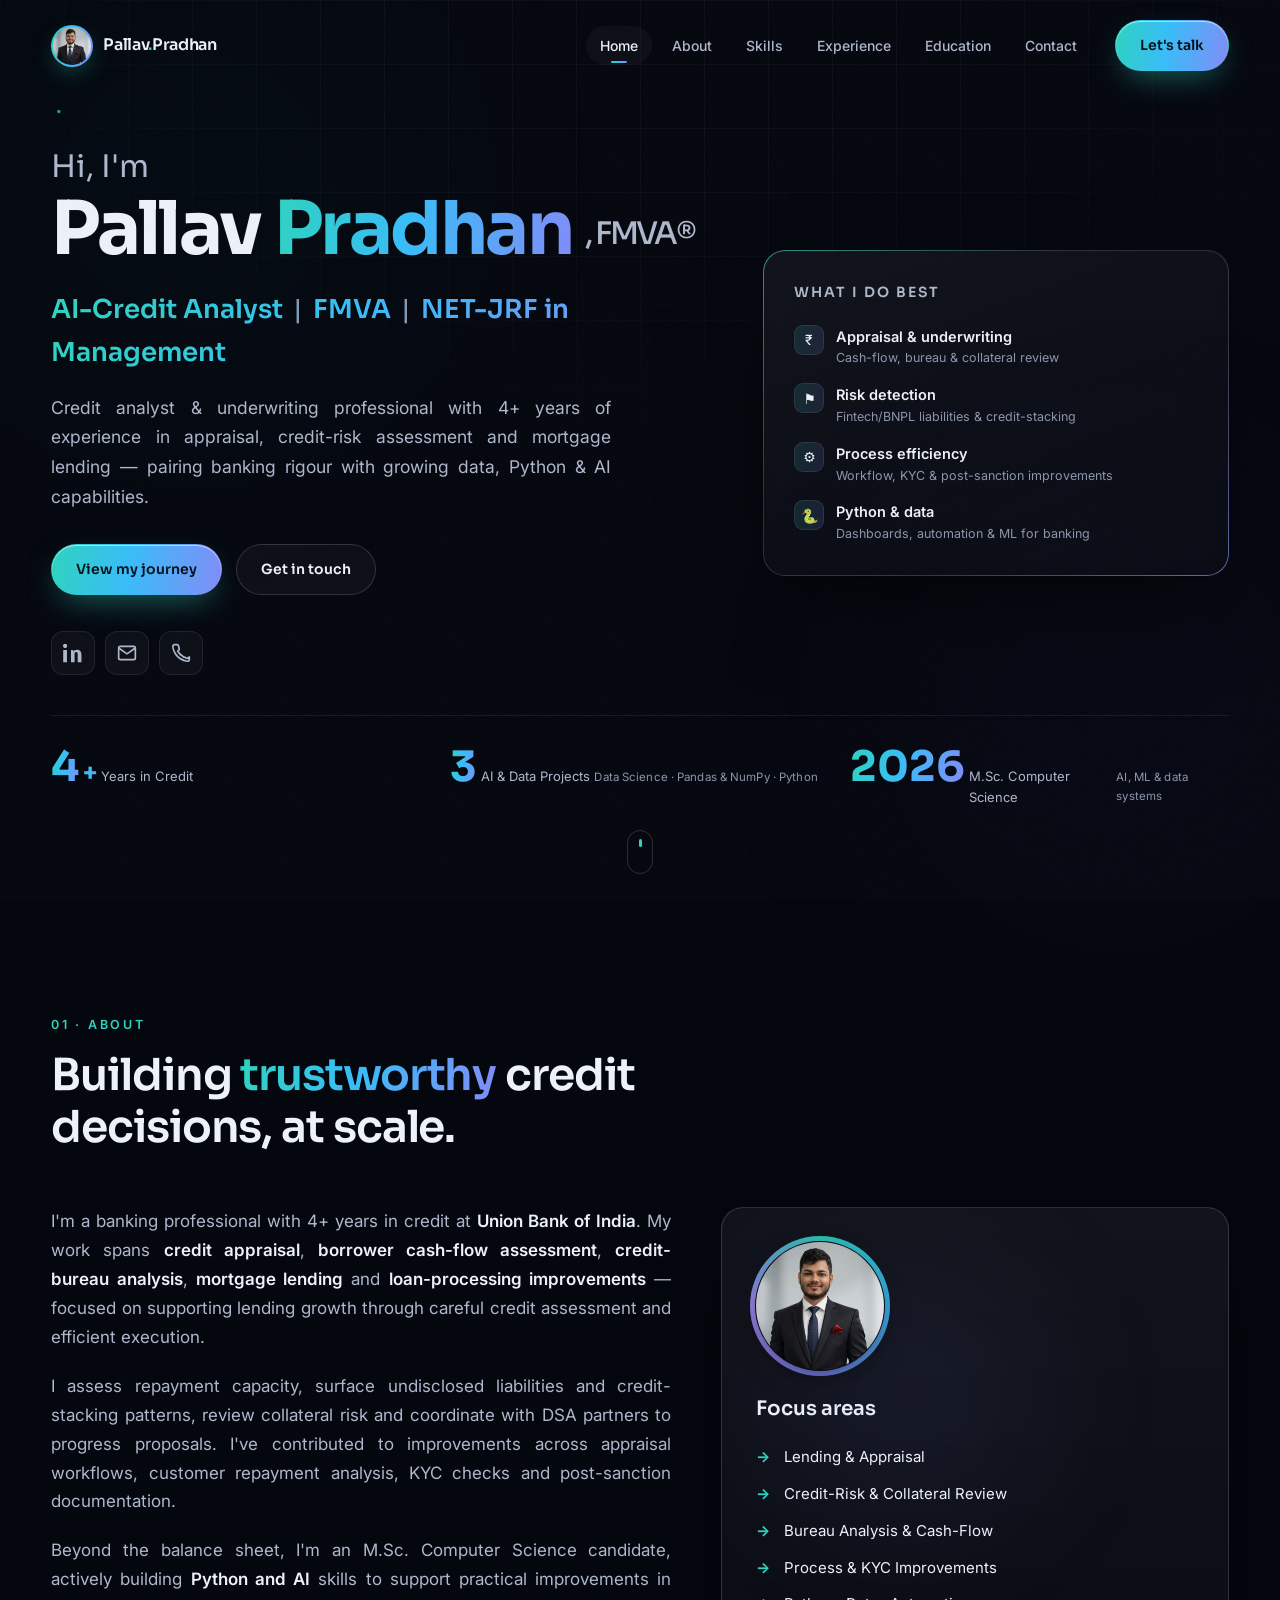
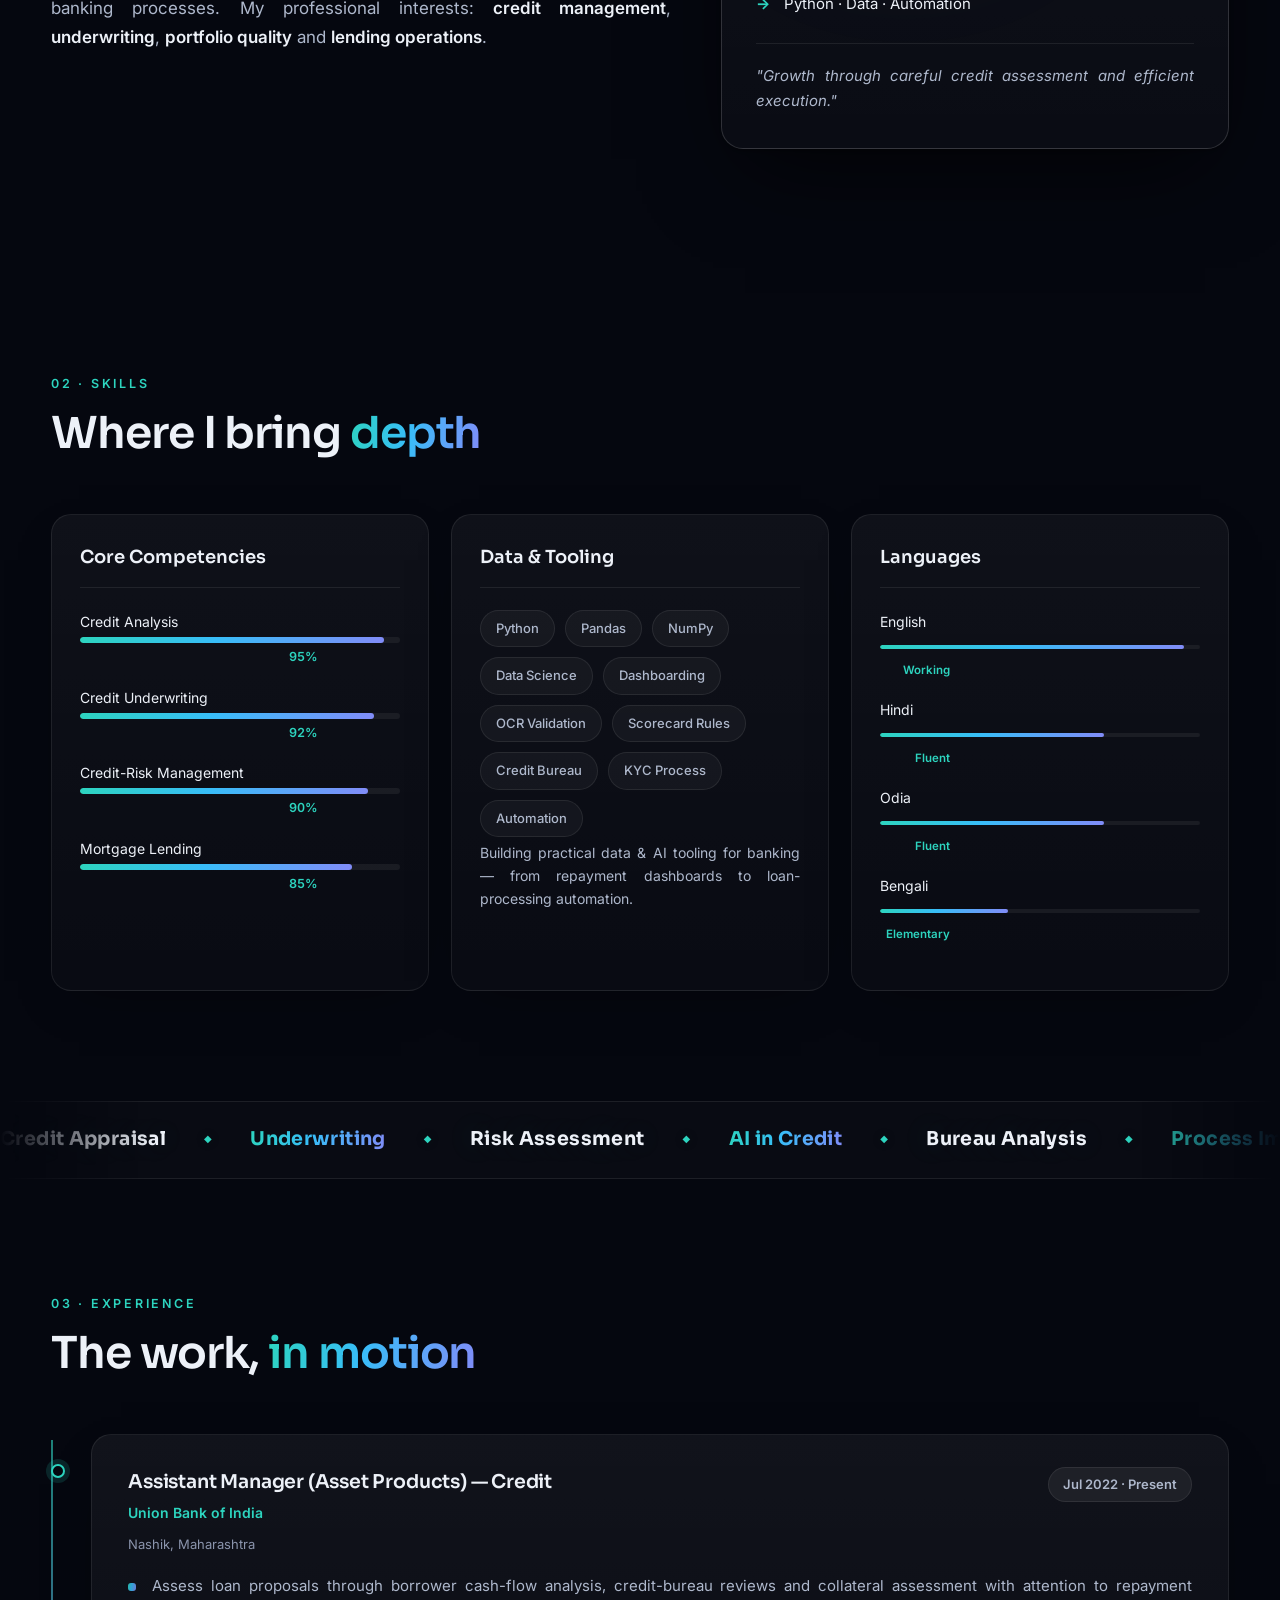
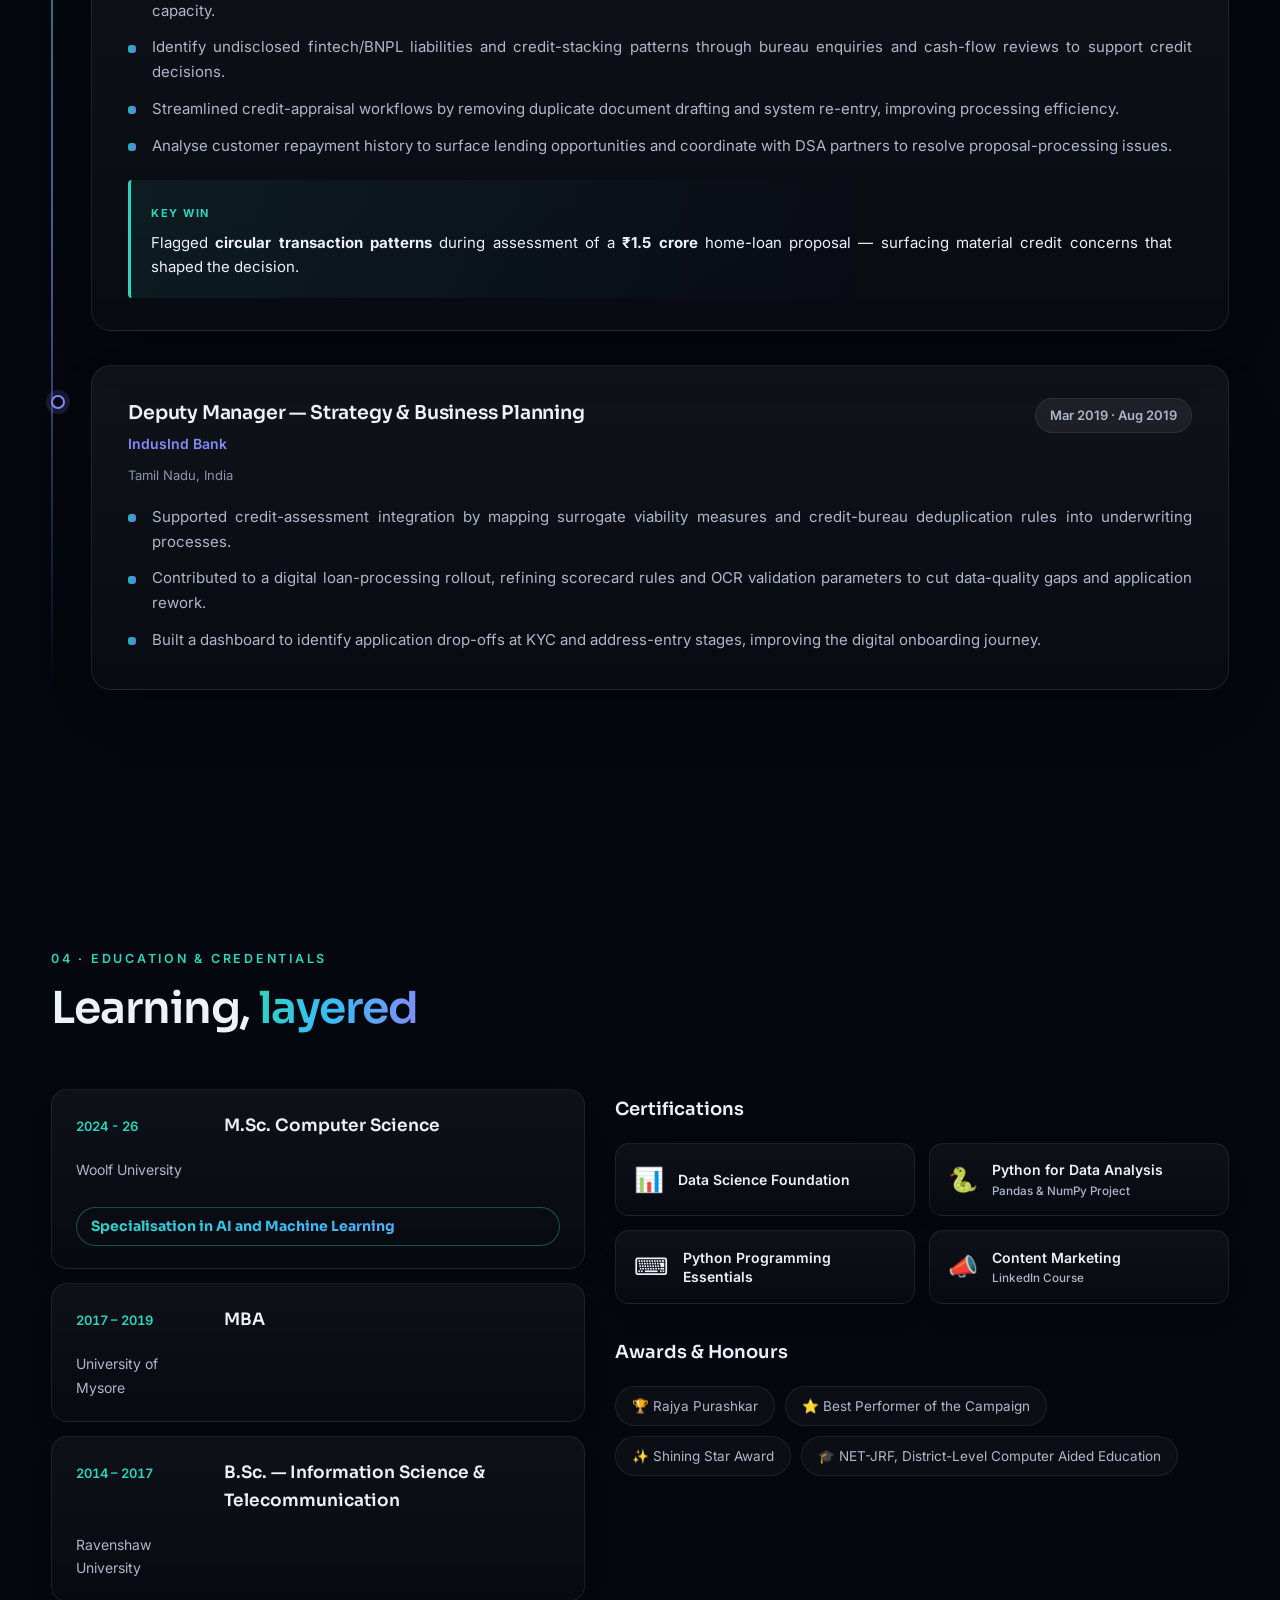
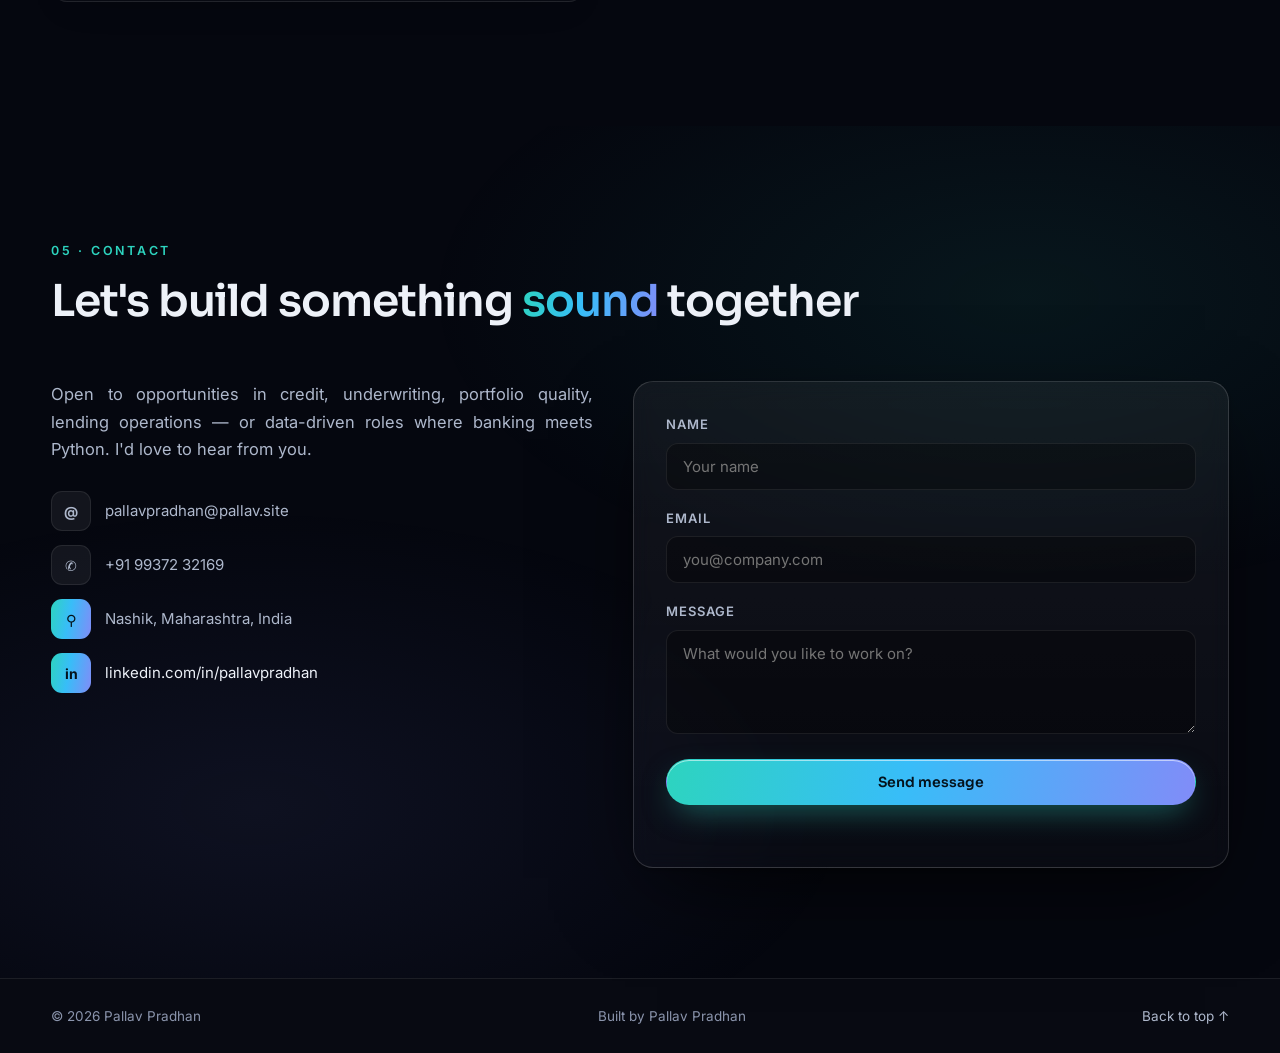
==== commit c833dcbf: "Highlight M.Sc. specialisation line as gradient badge; cache-bust ?v=9 Co-Authored-By: Claude Opus 5" ====
--- a/index.html
+++ b/index.html
@@ -25,7 +25,7 @@
   <link rel="preconnect" href="https://fonts.googleapis.com" />
   <link rel="preconnect" href="https://fonts.gstatic.com" crossorigin />
   <link href="https://fonts.googleapis.com/css2?family=Sora:wght@300;400;500;600;700;800&family=Inter:wght@300;400;500;600;700&display=swap" rel="stylesheet" />
-  <link rel="stylesheet" href="style.css?v=8" />
+  <link rel="stylesheet" href="style.css?v=9" />
 
   <!-- Person structured data (schema.org) -->
   <script type="application/ld+json">
@@ -452,6 +452,6 @@
     </div>
   </footer>
 
-  <script src="script.js?v=8"></script>
+  <script src="script.js?v=9"></script>
 </body>
 </html>
--- a/style.css
+++ b/style.css
@@ -1120,8 +1120,25 @@
 .edu-item p { color: var(--muted); font-size: 14px; text-align: start; }
 .edu-note {
   grid-column: 1 / -1;
-  font-size: 12.5px;
-  color: var(--muted-2);
+  display: inline-block;
+  font-family: var(--font-display);
+  font-size: 14px;
+  font-weight: 600;
+  margin-top: 8px;
+  padding: 7px 14px;
+  border-radius: 99px;
+  border: 1px solid rgba(45, 212, 191, 0.4);
+  background: linear-gradient(100deg, rgba(45, 212, 191, 0.14), rgba(129, 140, 248, 0.14));
+  color: var(--text);
+}
+/* the M.Sc. specialisation line is highlighted with the gradient accent */
+.edu-item .edu-note {
+  background: var(--grad);
+  -webkit-background-clip: text;
+  background-clip: text;
+  color: transparent;
+  border-color: rgba(45, 212, 191, 0.35);
+  font-weight: 700;
 }
 
 .cred-head {
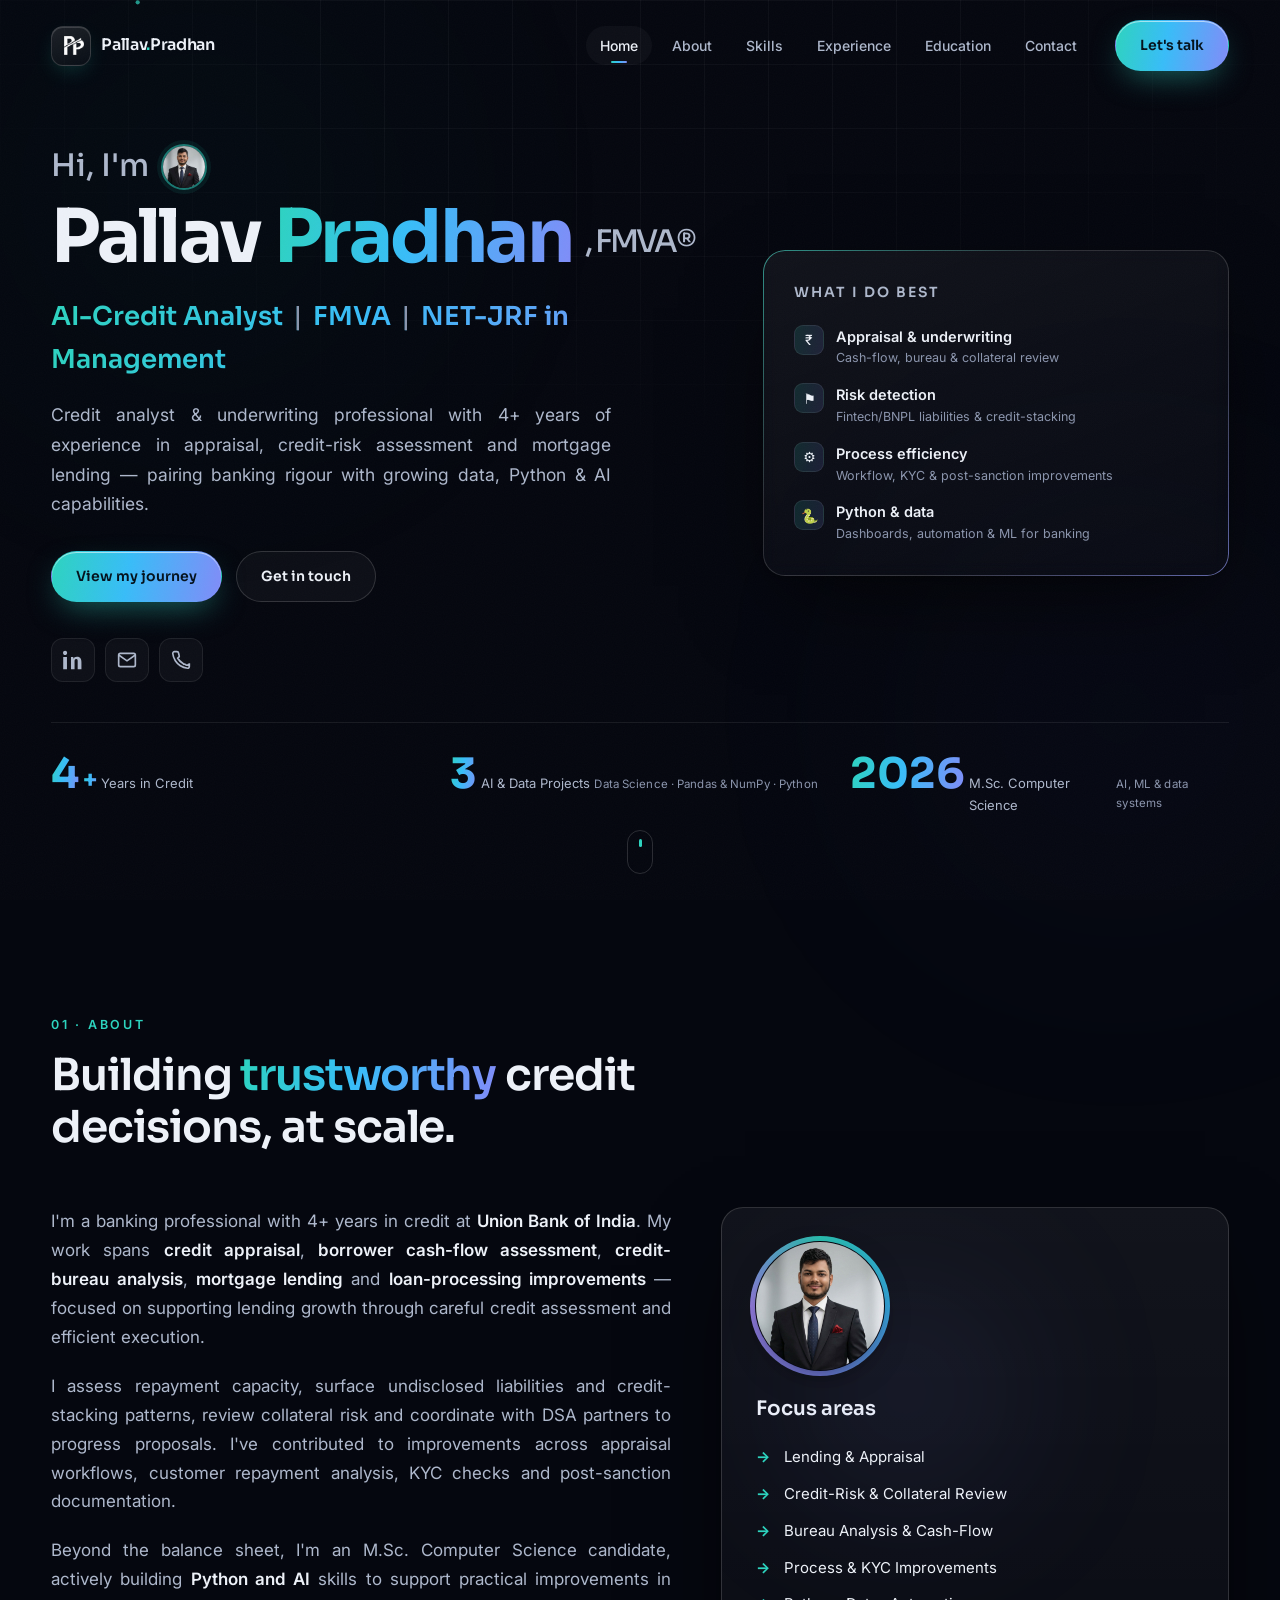
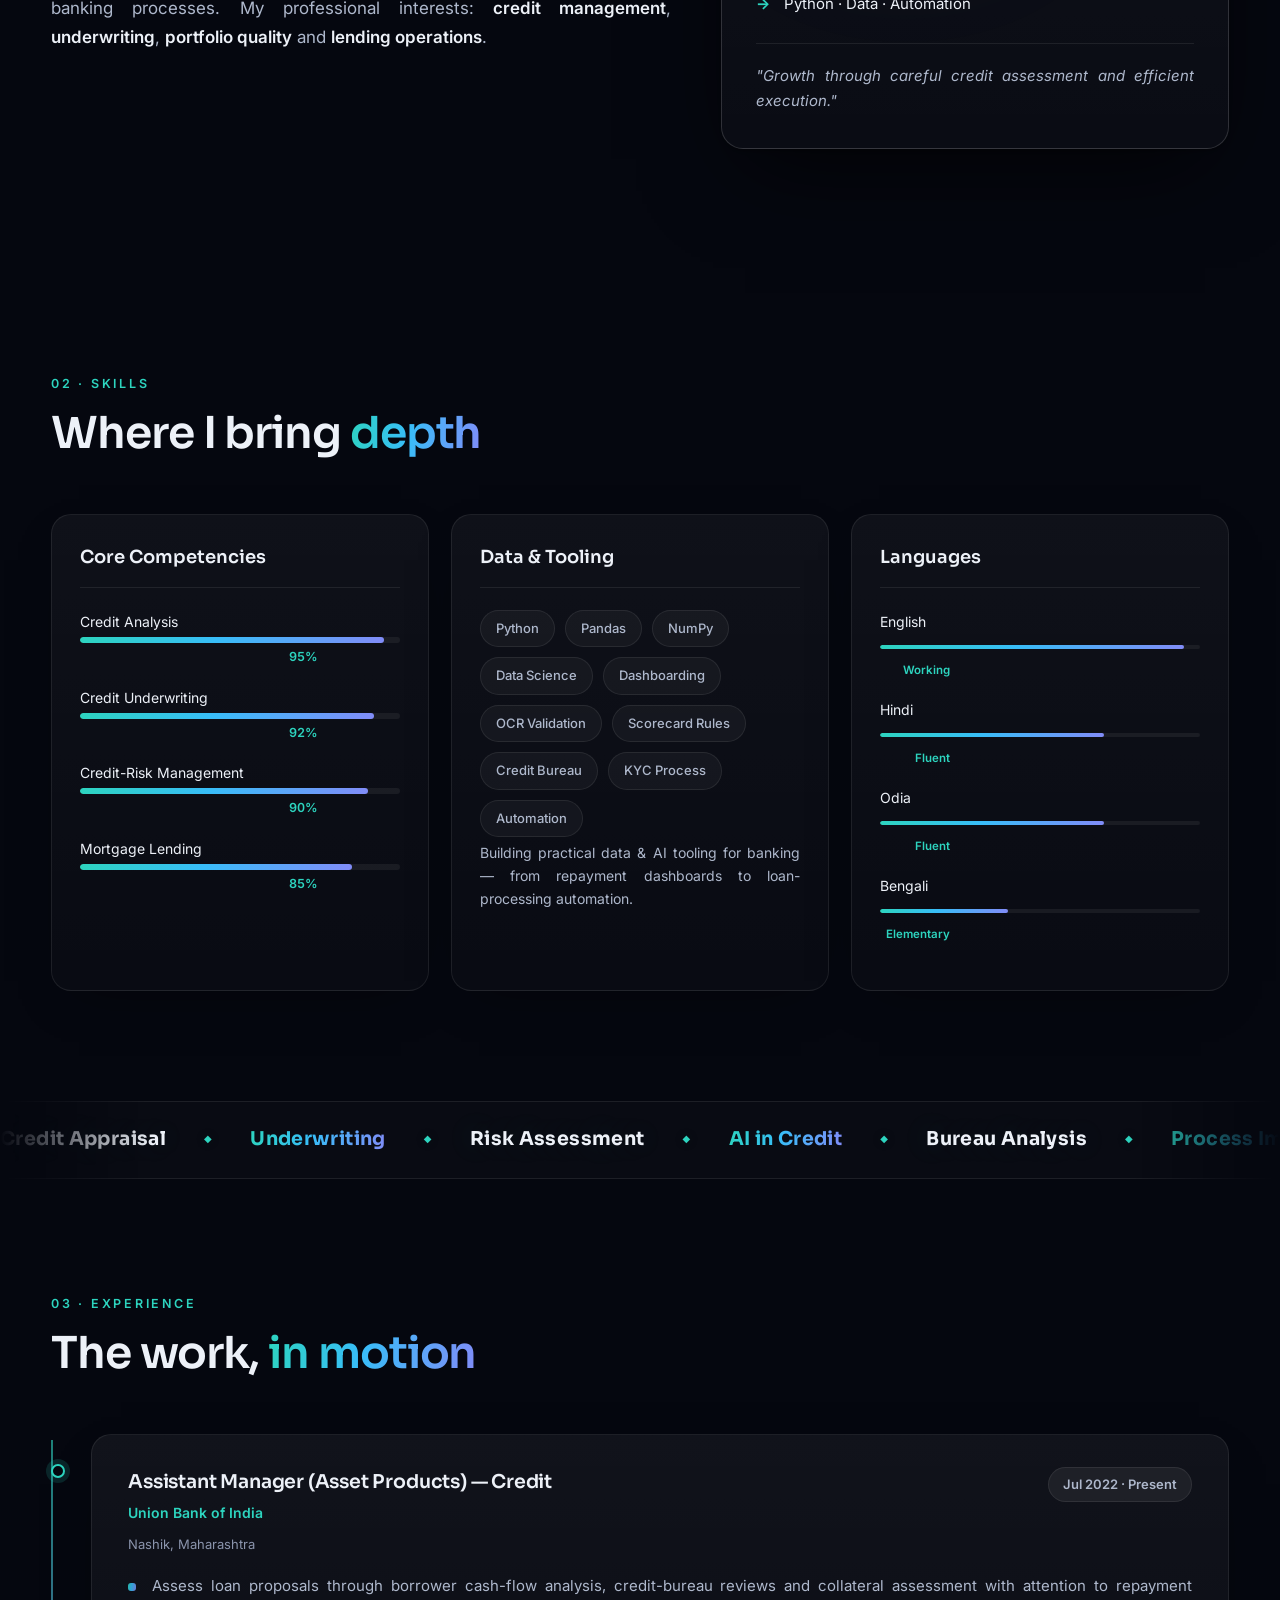
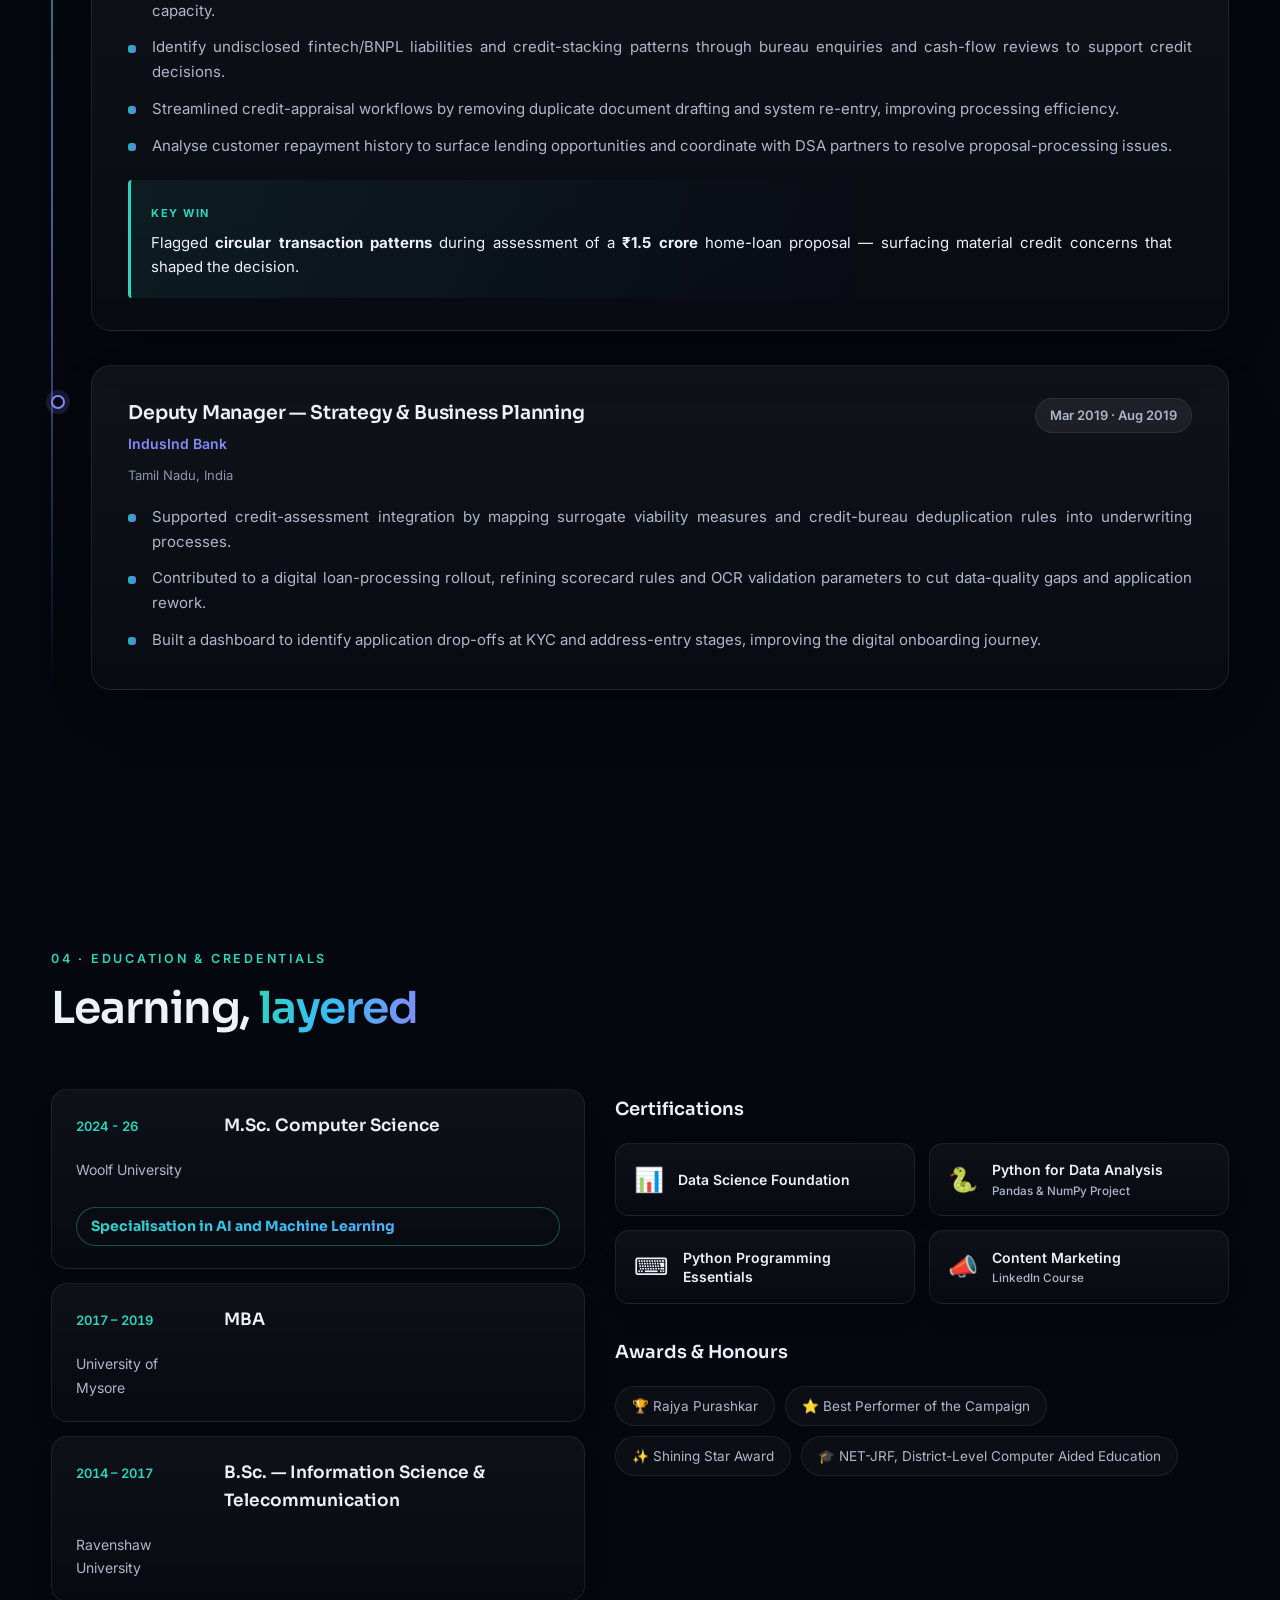
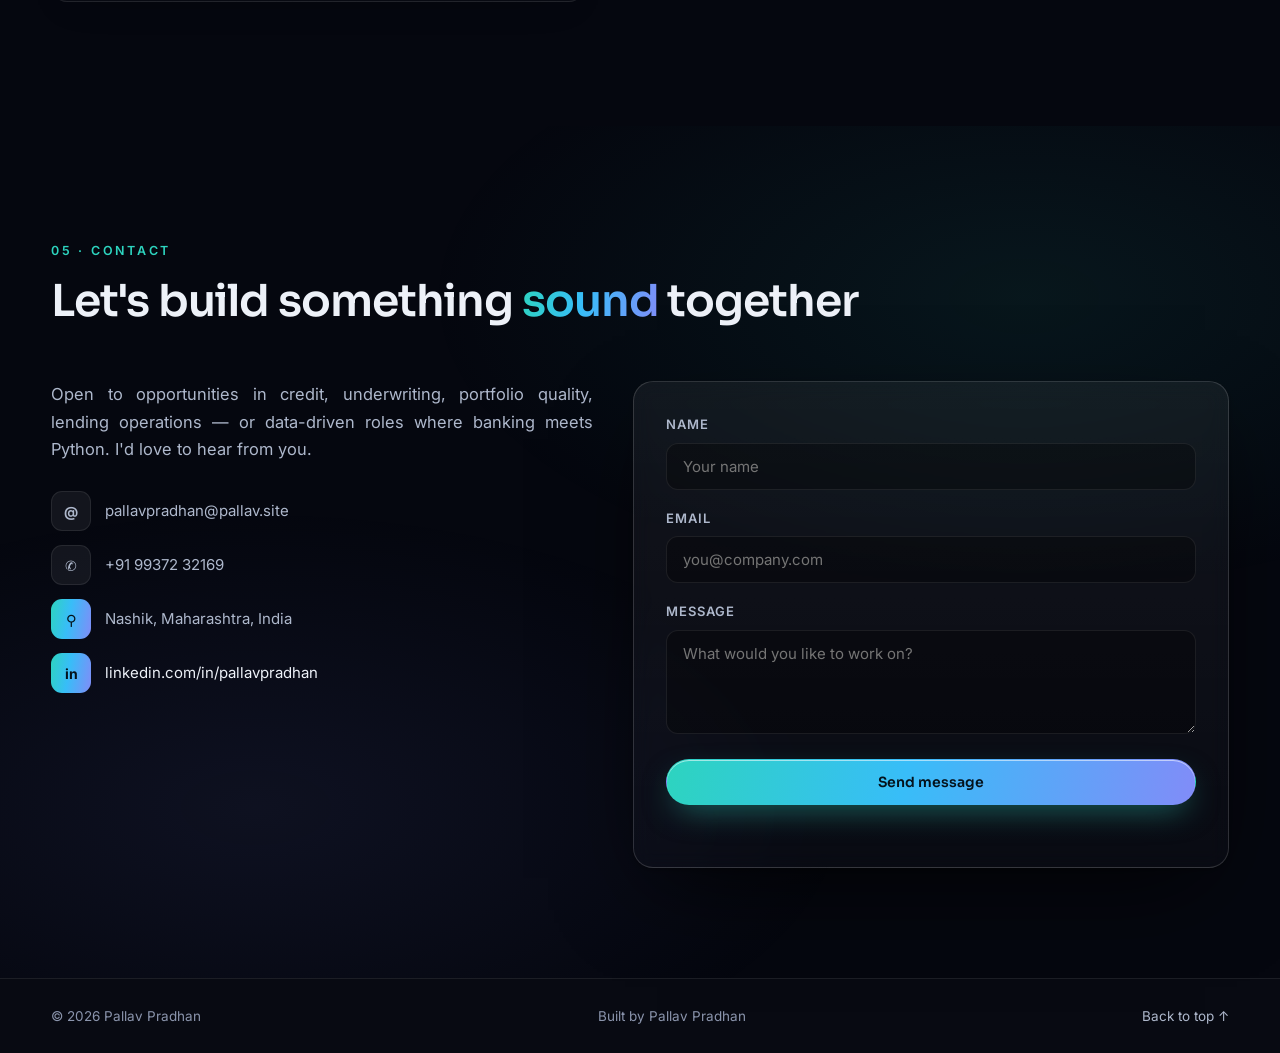
==== commit c7d59a26: "Use PP monogram as site logo + photo beside 'Hi, I'm'; cache-bust ?v=10 Co-Authored-By: Claude Opus " ====
--- a/index.html
+++ b/index.html
@@ -25,7 +25,7 @@
   <link rel="preconnect" href="https://fonts.googleapis.com" />
   <link rel="preconnect" href="https://fonts.gstatic.com" crossorigin />
   <link href="https://fonts.googleapis.com/css2?family=Sora:wght@300;400;500;600;700;800&family=Inter:wght@300;400;500;600;700&display=swap" rel="stylesheet" />
-  <link rel="stylesheet" href="style.css?v=9" />
+  <link rel="stylesheet" href="style.css?v=10" />
 
   <!-- Person structured data (schema.org) -->
   <script type="application/ld+json">
@@ -88,7 +88,7 @@
   <header class="nav" id="nav">
     <div class="nav-inner">
       <a href="#home" class="logo">
-        <span class="logo-mark"><img src="photo.jpg" alt="Pallav Pradhan" /></span>
+        <span class="logo-mark"><img src="logo-white.png" alt="Pallav Pradhan" /></span>
         <span class="logo-text">Pallav<span class="logo-dot">.</span>Pradhan</span>
       </a>
       <nav class="nav-links" id="navLinks">
@@ -114,7 +114,7 @@
       <div class="hero-left">
       <p class="visually-hidden">Pallav Pradhan is a credit analyst and underwriting professional specializing in credit risk, mortgage lending and AI-enabled banking processes.</p>
       <h1 class="hero-title reveal" data-reveal>
-        <span class="hello">Hi, I'm</span>
+        <span class="hello">Hi, I'm <img class="hero-photo" src="photo.jpg" alt="" aria-hidden="true" /></span>
         <span class="name">Pallav <span class="grad">Pradhan</span></span>
         <span class="cred">, FMVA®</span>
       </h1>
@@ -452,6 +452,6 @@
     </div>
   </footer>
 
-  <script src="script.js?v=9"></script>
+  <script src="script.js?v=10"></script>
 </body>
 </html>
--- a/style.css
+++ b/style.css
@@ -229,21 +229,21 @@
 }
 .logo-mark {
   position: relative;
-  width: 42px; height: 42px;
-  border-radius: 50%;
+  width: 40px; height: 40px;
+  border-radius: 12px;
   display: grid;
   place-items: center;
-  background: var(--grad);
-  padding: 2px;
-  box-shadow: 0 8px 24px -8px rgba(45, 212, 191, 0.5);
+  padding: 6px;
+  background: linear-gradient(160deg, rgba(255,255,255,0.10), rgba(255,255,255,0.02));
+  border: 1px solid var(--border-2);
+  box-shadow: 0 8px 24px -10px rgba(45, 212, 191, 0.45), inset 0 1px 0 rgba(255,255,255,0.15);
 }
 .logo-mark img {
   position: relative;
   z-index: 1;
   width: 100%; height: 100%;
-  object-fit: cover;
-  object-position: center 15%;
-  border-radius: 50%;
+  object-fit: contain;
+  object-position: center;
   display: block;
 }
 .logo-text {
@@ -395,12 +395,24 @@
   white-space: nowrap; /* name + FMVA® never split across lines on any device */
 }
 .hero-title .hello {
-  display: block;
+  display: flex;
+  align-items: center;
+  gap: 12px;
   font-size: 0.42em;
-  font-weight: 400;
+  font-weight: 500;
   color: var(--muted);
   letter-spacing: 0;
-  margin-bottom: 6px;
+  margin-bottom: 8px;
+}
+.hero-photo {
+  width: 46px;
+  height: 46px;
+  border-radius: 50%;
+  object-fit: cover;
+  object-position: center 15%;
+  border: 2px solid rgba(45, 212, 191, 0.55);
+  box-shadow: 0 0 0 4px rgba(45, 212, 191, 0.08);
+  flex: none;
 }
 .hero-title .name { font-weight: 700; }
 .hero-title .cred {
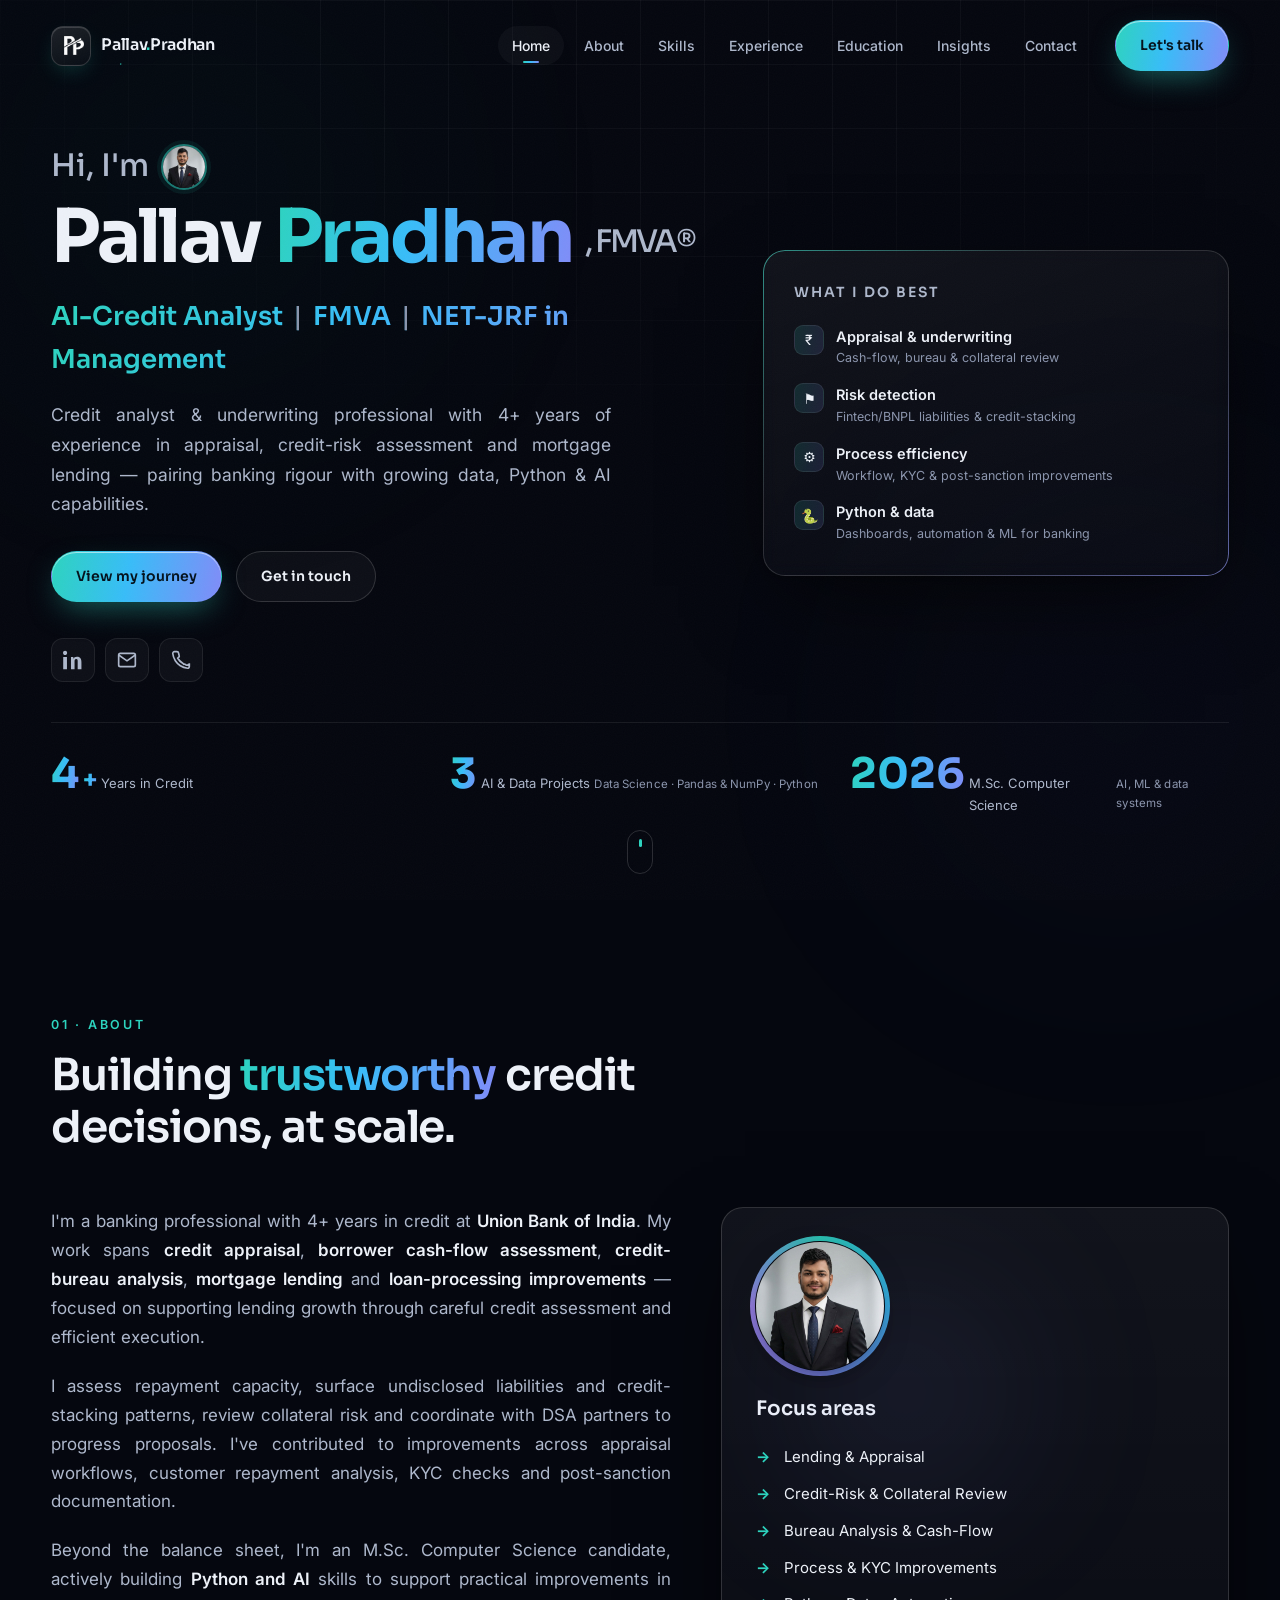
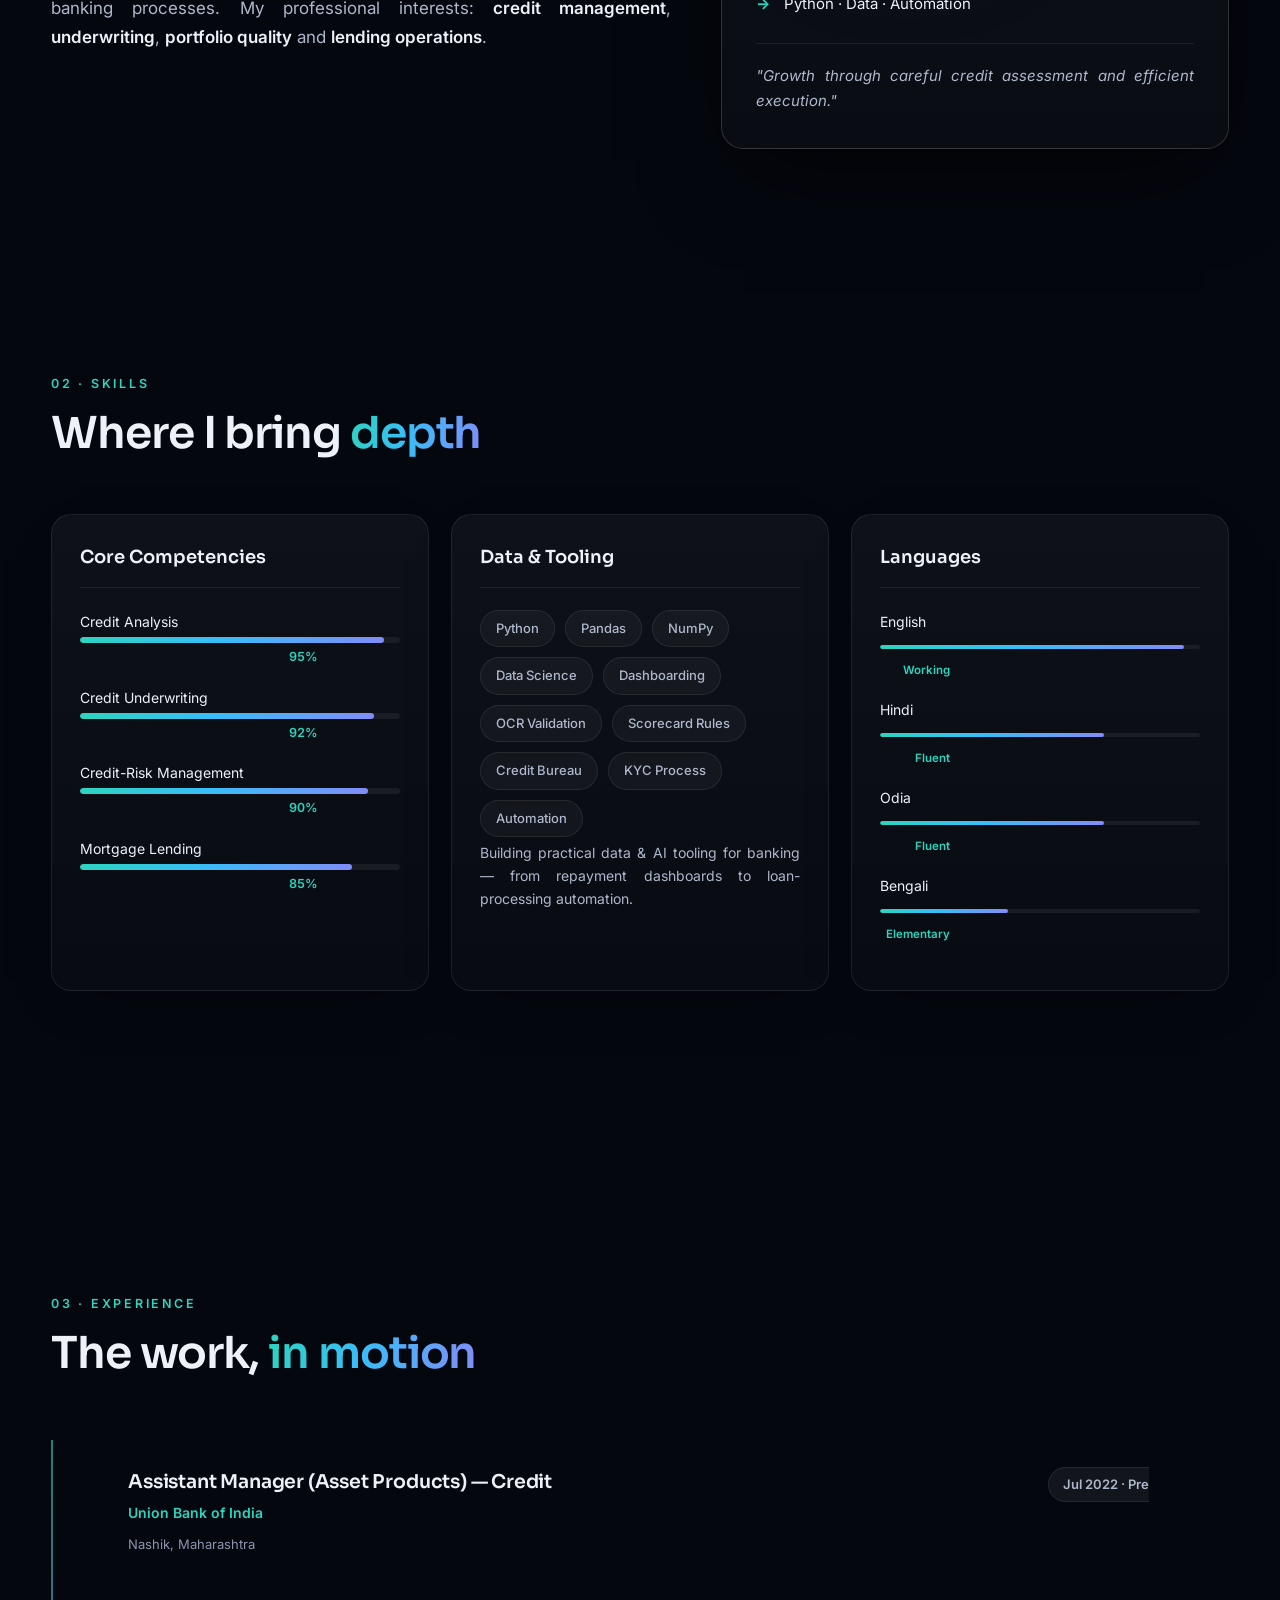
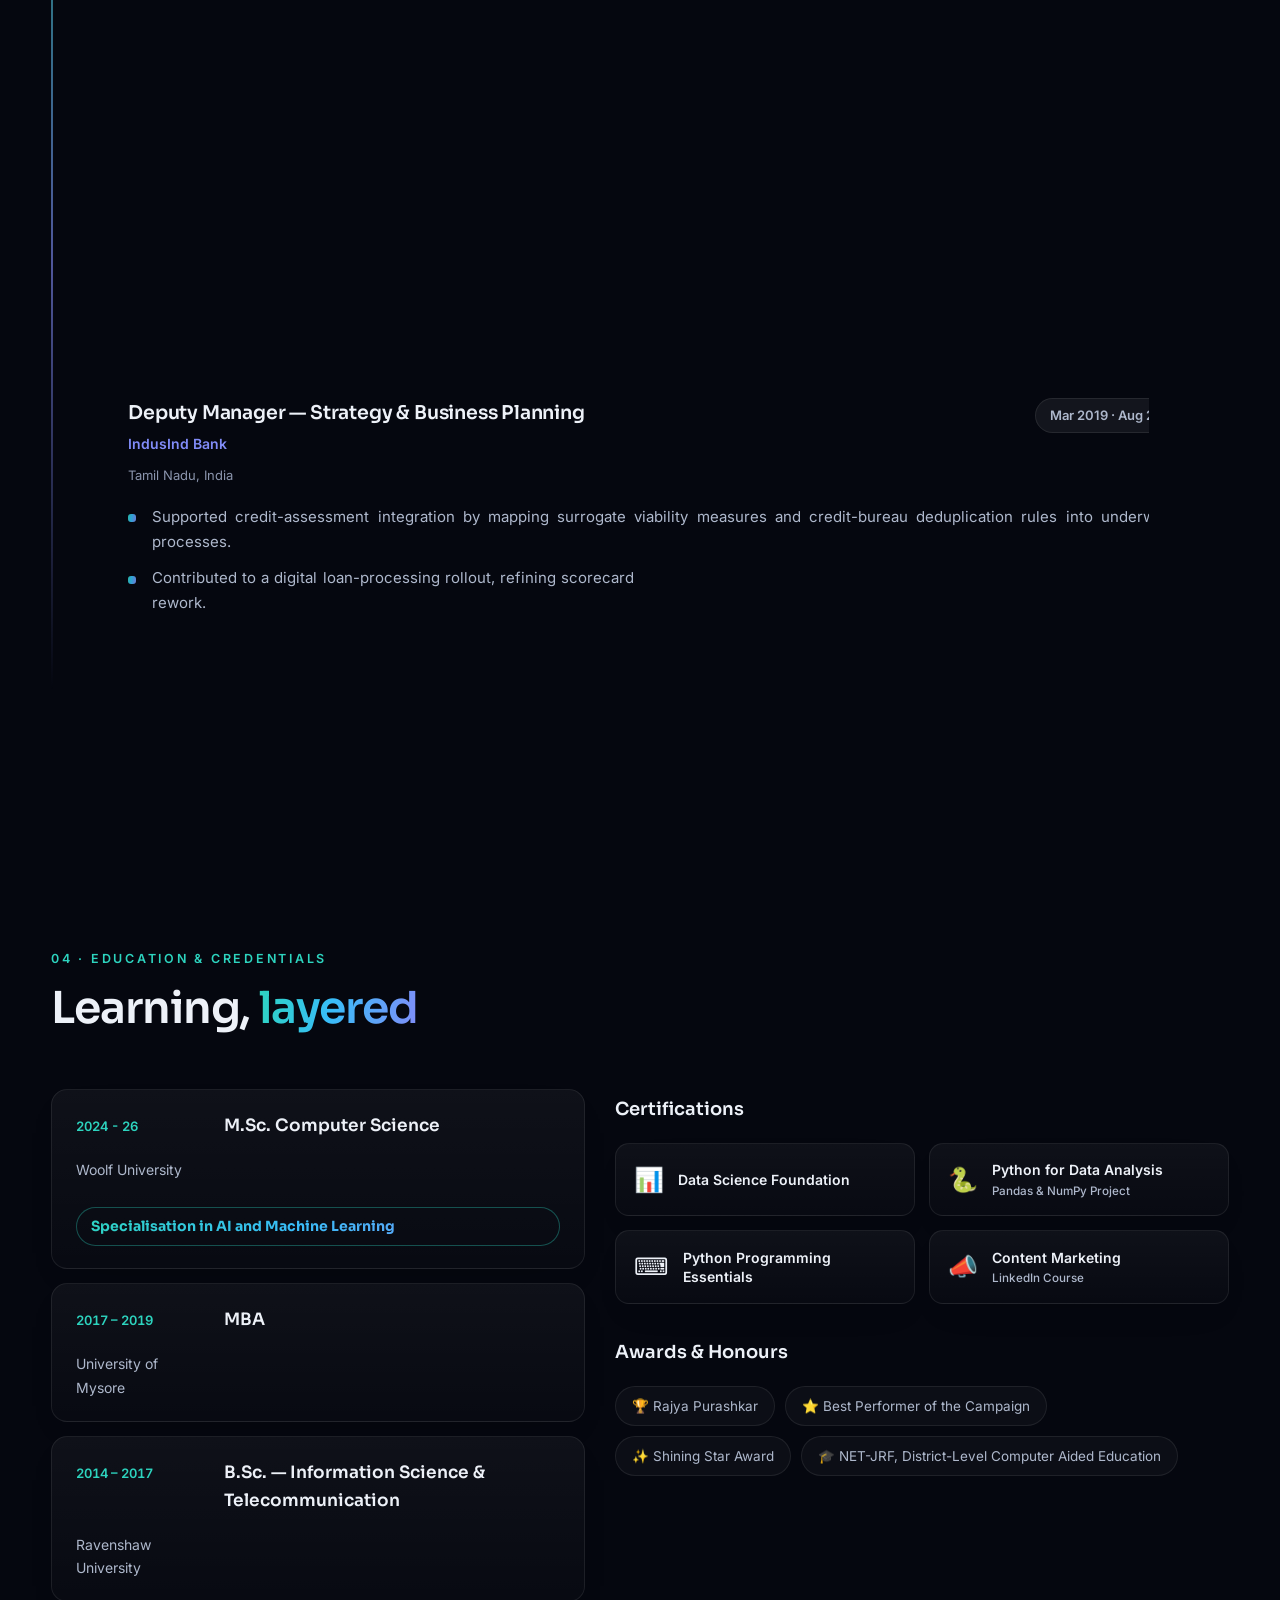
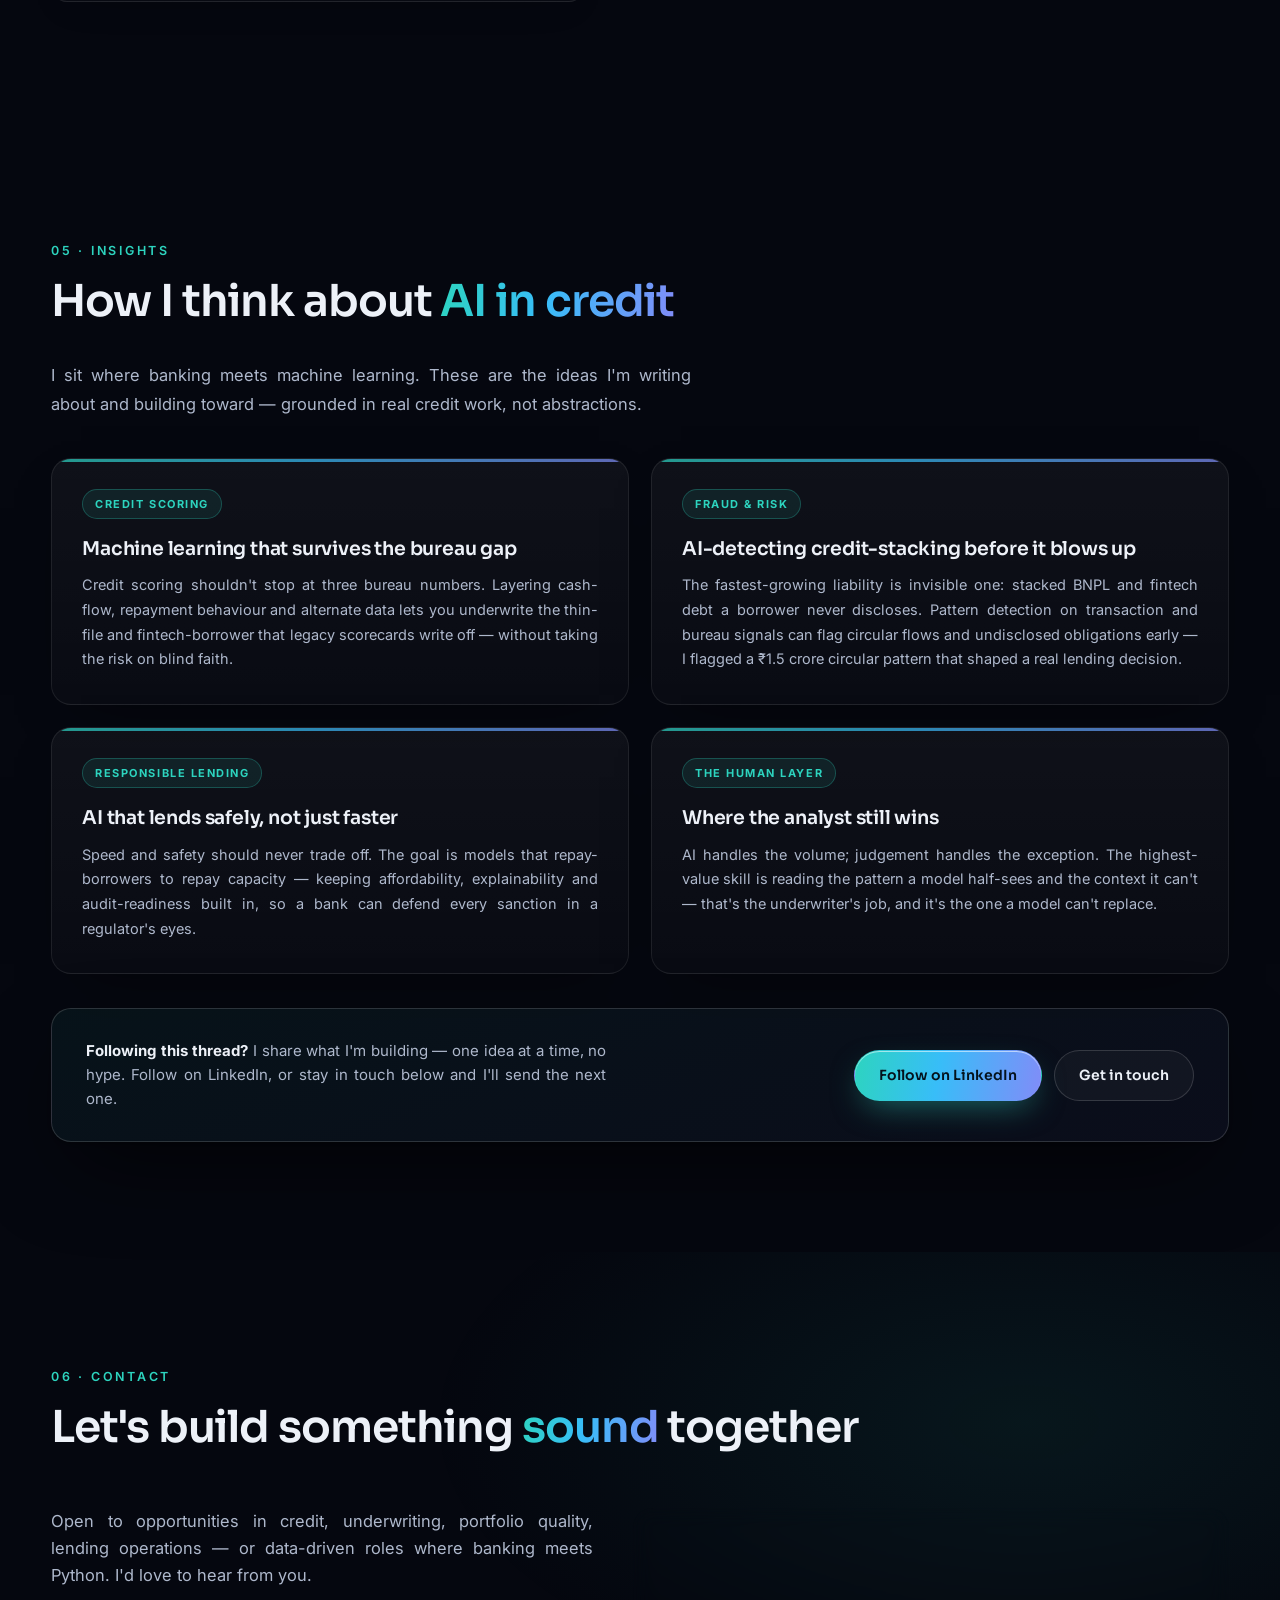
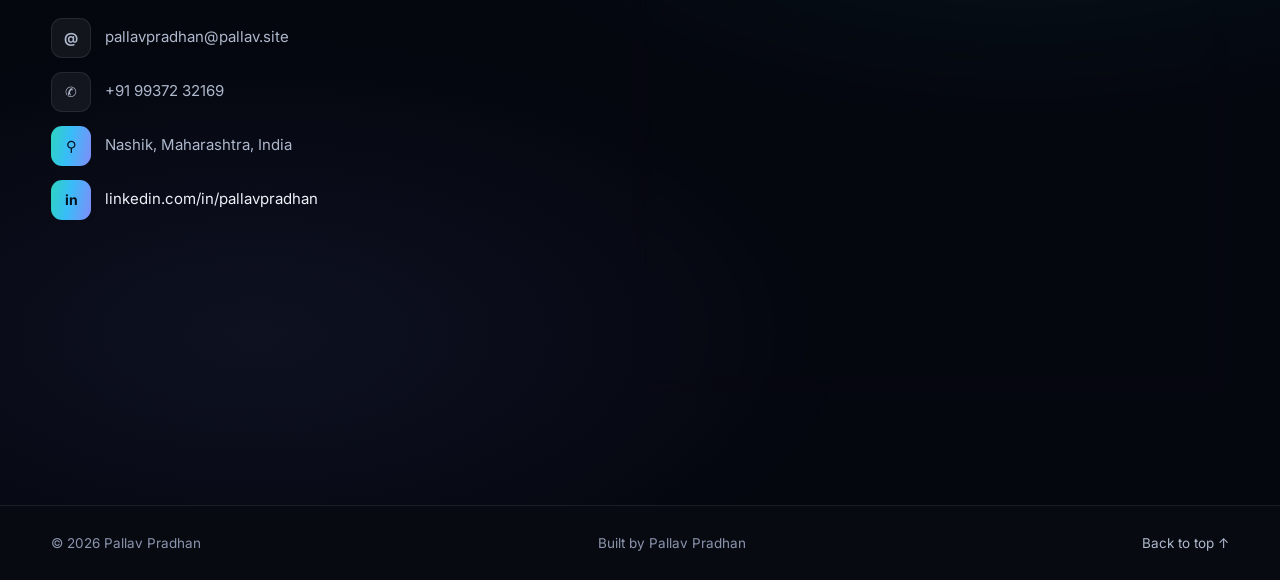
==== commit 6904f434: "Add AI-in-credit-risk identity + Insights section; enrich Person schema; cache-bust ?v=11 Co-Authore" ====
--- a/index.html
+++ b/index.html
@@ -3,8 +3,8 @@
 <head>
   <meta charset="UTF-8" />
   <meta name="viewport" content="width=device-width, initial-scale=1.0" />
-  <title>Pallav Pradhan | Credit Analyst, Underwriting &amp; AI in Banking</title>
-  <meta name="description" content="Pallav Pradhan is a credit analyst and underwriting professional specializing in credit risk, mortgage lending, Python and AI-enabled banking processes." />
+  <title>Pallav Pradhan | AI in Credit Risk &amp; Underwriting</title>
+  <meta name="description" content="Pallav Pradhan applies AI and data science to credit risk and underwriting — helping banks lend safely in a fintech-driven world. Credit analyst and underwriting professional based in Nashik, India." />
   <meta name="author" content="Pallav Pradhan" />
   <meta name="robots" content="index, follow" />
   <link rel="canonical" href="https://pallav.site/" />
@@ -12,20 +12,20 @@
   <!-- Social / Open Graph -->
   <meta property="og:type" content="profile" />
   <meta property="og:site_name" content="Pallav Pradhan" />
-  <meta property="og:title" content="Pallav Pradhan | Credit Analyst, Underwriting &amp; AI in Banking" />
-  <meta property="og:description" content="Pallav Pradhan is a credit analyst and underwriting professional specializing in credit risk, mortgage lending, Python and AI-enabled banking processes." />
+  <meta property="og:title" content="Pallav Pradhan | AI in Credit Risk &amp; Underwriting" />
+  <meta property="og:description" content="Pallav Pradhan applies AI and data science to credit risk and underwriting — helping banks lend safely in a fintech-driven world." />
   <meta property="og:url" content="https://pallav.site/" />
   <meta property="og:image" content="https://pallav.site/photo.jpg" />
   <meta name="twitter:card" content="summary" />
-  <meta name="twitter:title" content="Pallav Pradhan | Credit Analyst, Underwriting &amp; AI in Banking" />
-  <meta name="twitter:description" content="Pallav Pradhan is a credit analyst and underwriting professional specializing in credit risk, mortgage lending, Python and AI-enabled banking processes." />
+  <meta name="twitter:title" content="Pallav Pradhan | AI in Credit Risk &amp; Underwriting" />
+  <meta name="twitter:description" content="Pallav Pradhan applies AI and data science to credit risk and underwriting — helping banks lend safely in a fintech-driven world." />
   <meta name="twitter:image" content="https://pallav.site/photo.jpg" />
 
   <link rel="icon" type="image/jpeg" href="photo.jpg" />
   <link rel="preconnect" href="https://fonts.googleapis.com" />
   <link rel="preconnect" href="https://fonts.gstatic.com" crossorigin />
   <link href="https://fonts.googleapis.com/css2?family=Sora:wght@300;400;500;600;700;800&family=Inter:wght@300;400;500;600;700&display=swap" rel="stylesheet" />
-  <link rel="stylesheet" href="style.css?v=10" />
+  <link rel="stylesheet" href="style.css?v=11" />
 
   <!-- Person structured data (schema.org) -->
   <script type="application/ld+json">
@@ -38,6 +38,7 @@
     "url": "https://pallav.site/",
     "image": "https://pallav.site/photo.jpg",
     "jobTitle": "Assistant Manager (Asset Products) — Credit",
+    "description": "Pallav Pradhan is a credit analyst and underwriting professional who applies AI and data science to credit risk and underwriting, helping banks lend safely in a fintech-driven world. He writes on machine learning for credit scoring, AI-detection of fraud and credit-stacking, and responsible lending.",
     "worksFor": { "@type": "Organization", "name": "Union Bank of India" },
     "alumniOf": [
       { "@type": "CollegeOrUniversity", "name": "University of Mysore" },
@@ -57,11 +58,18 @@
       "Credit Bureau Analysis",
       "Portfolio Quality",
       "Lending Operations",
+      "Artificial Intelligence in Finance",
+      "Machine Learning for Credit Scoring",
+      "AI Fraud and Credit-Stacking Detection",
+      "Responsible and Sustainable Lending",
       "Python",
       "Data Science",
       "Machine Learning"
     ],
-    "sameAs": [ "https://www.linkedin.com/in/pallavpradhan" ]
+    "sameAs": [
+      "https://www.linkedin.com/in/pallavpradhan",
+      "https://pallav.site/"
+    ]
   }
   </script>
 </head>
@@ -97,6 +105,7 @@
         <a href="#skills" class="nav-link" data-section="skills">Skills</a>
         <a href="#experience" class="nav-link" data-section="experience">Experience</a>
         <a href="#education" class="nav-link" data-section="education">Education</a>
+        <a href="#insights" class="nav-link" data-section="insights">Insights</a>
         <a href="#contact" class="nav-link" data-section="contact">Contact</a>
       </nav>
       <a href="#contact" class="btn btn-primary nav-cta">Let's talk</a>
@@ -112,7 +121,7 @@
     <canvas id="particles"></canvas>
     <div class="hero-inner container">
       <div class="hero-left">
-      <p class="visually-hidden">Pallav Pradhan is a credit analyst and underwriting professional specializing in credit risk, mortgage lending and AI-enabled banking processes.</p>
+      <p class="visually-hidden">Pallav Pradhan is a credit analyst and underwriting professional who applies artificial intelligence and data science to credit risk, mortgage lending and AI-enabled banking processes.</p>
       <h1 class="hero-title reveal" data-reveal>
         <span class="hello">Hi, I'm <img class="hero-photo" src="photo.jpg" alt="" aria-hidden="true" /></span>
         <span class="name">Pallav <span class="grad">Pradhan</span></span>
@@ -400,11 +409,63 @@
     </div>
   </section>
 
+  <!-- INSIGHTS -->
+  <section class="section" id="insights">
+    <div class="container">
+      <div class="section-head reveal" data-reveal>
+        <span class="section-tag">05 · Insights</span>
+        <h2 class="section-title">How I think about <span class="grad">AI in credit</span></h2>
+      </div>
+
+      <p class="insights-lede reveal" data-reveal>
+        I sit where banking meets machine learning. These are the ideas I'm writing about and
+        building toward — grounded in real credit work, not abstractions.
+      </p>
+
+      <div class="insights-grid">
+        <article class="insight-card reveal" data-reveal>
+          <span class="insight-tag">Credit Scoring</span>
+          <h3>Machine learning that survives the bureau gap</h3>
+          <p>Credit scoring shouldn't stop at three bureau numbers. Layering cash-flow, repayment behaviour and alternate data lets you underwrite the thin-file and fintech-borrower that legacy scorecards write off — without taking the risk on blind faith.</p>
+        </article>
+
+        <article class="insight-card reveal" data-reveal>
+          <span class="insight-tag">Fraud &amp; Risk</span>
+          <h3>AI-detecting credit-stacking before it blows up</h3>
+          <p>The fastest-growing liability is invisible one: stacked BNPL and fintech debt a borrower never discloses. Pattern detection on transaction and bureau signals can flag circular flows and undisclosed obligations early — I flagged a ₹1.5&nbsp;crore circular pattern that shaped a real lending decision.</p>
+        </article>
+
+        <article class="insight-card reveal" data-reveal>
+          <span class="insight-tag">Responsible Lending</span>
+          <h3>AI that lends safely, not just faster</h3>
+          <p>Speed and safety should never trade off. The goal is models that repay-borrowers to repay capacity — keeping affordability, explainability and audit-readiness built in, so a bank can defend every sanction in a regulator's eyes.</p>
+        </article>
+
+        <article class="insight-card reveal" data-reveal>
+          <span class="insight-tag">The Human Layer</span>
+          <h3>Where the analyst still wins</h3>
+          <p>AI handles the volume; judgement handles the exception. The highest-value skill is reading the pattern a model half-sees and the context it can't — that's the underwriter's job, and it's the one a model can't replace.</p>
+        </article>
+      </div>
+
+      <div class="insights-follow reveal" data-reveal>
+        <p>
+          <strong>Following this thread?</strong> I share what I'm building — one idea at a time,
+          no hype. Follow on LinkedIn, or stay in touch below and I'll send the next one.
+        </p>
+        <div class="follow-actions">
+          <a class="btn btn-primary" href="https://www.linkedin.com/in/pallavpradhan" target="_blank" rel="noopener">Follow on LinkedIn</a>
+          <a class="btn btn-ghost" href="#contact">Get in touch</a>
+        </div>
+      </div>
+    </div>
+  </section>
+
   <!-- CONTACT -->
   <section class="section contact" id="contact">
     <div class="container">
       <div class="section-head reveal" data-reveal>
-        <span class="section-tag">05 · Contact</span>
+        <span class="section-tag">06 · Contact</span>
         <h2 class="section-title">Let's build something <span class="grad">sound</span> together</h2>
       </div>
 
@@ -452,6 +513,6 @@
     </div>
   </footer>
 
-  <script src="script.js?v=10"></script>
+  <script src="script.js?v=11"></script>
 </body>
 </html>
--- a/style.css
+++ b/style.css
@@ -1205,6 +1205,96 @@
 }
 .award:hover { color: var(--text); border-color: var(--border-2); }
 
+/* ---------- Insights ---------- */
+.insights-lede {
+  max-width: 640px;
+  color: var(--muted);
+  font-size: 16.5px;
+  line-height: 1.7;
+  margin: -20px 0 40px;
+}
+.insights-grid {
+  display: grid;
+  grid-template-columns: repeat(2, 1fr);
+  gap: 22px;
+}
+.insight-card {
+  position: relative;
+  border: 1px solid var(--border);
+  border-radius: 20px;
+  background: linear-gradient(180deg, rgba(255, 255, 255, 0.045), rgba(255, 255, 255, 0.018));
+  padding: 30px 30px 32px;
+  box-shadow: 0 20px 55px -30px rgba(0, 0, 0, 0.65);
+  transition: transform 0.4s var(--ease), border-color 0.4s, box-shadow 0.4s;
+  overflow: hidden;
+}
+.insight-card::before {
+  content: "";
+  position: absolute;
+  top: 0; left: 0;
+  width: 100%; height: 3px;
+  background: var(--grad);
+  opacity: 0.7;
+}
+.insight-card:hover {
+  transform: translateY(-6px);
+  border-color: var(--border-2);
+  box-shadow: var(--shadow);
+}
+.insight-tag {
+  display: inline-block;
+  font-size: 11px;
+  font-weight: 700;
+  letter-spacing: 0.14em;
+  text-transform: uppercase;
+  color: var(--teal);
+  background: rgba(45, 212, 191, 0.09);
+  border: 1px solid rgba(45, 212, 191, 0.28);
+  padding: 5px 12px;
+  border-radius: 99px;
+  margin-bottom: 18px;
+}
+.insight-card h3 {
+  font-family: var(--font-display);
+  font-size: 19px;
+  font-weight: 600;
+  line-height: 1.3;
+  letter-spacing: -0.01em;
+  margin-bottom: 12px;
+}
+.insight-card p {
+  color: var(--muted);
+  font-size: 14.5px;
+  line-height: 1.7;
+  text-align: justify;
+}
+
+.insights-follow {
+  margin-top: 34px;
+  border: 1px solid var(--border-2);
+  border-radius: 20px;
+  background: linear-gradient(160deg, rgba(45, 212, 191, 0.06), rgba(129, 140, 248, 0.05));
+  padding: 30px 34px;
+  box-shadow: var(--shadow);
+  display: flex;
+  align-items: center;
+  justify-content: space-between;
+  gap: 24px;
+  flex-wrap: wrap;
+}
+.insights-follow p {
+  max-width: 520px;
+  color: var(--muted);
+  font-size: 15px;
+  line-height: 1.6;
+}
+.insights-follow strong { color: var(--text); }
+.follow-actions {
+  display: flex;
+  gap: 12px;
+  flex-wrap: wrap;
+}
+
 /* ---------- Contact ---------- */
 .contact {
   background:
@@ -1352,6 +1442,7 @@
   .section { padding: 72px 0; }
   .section-head { margin-bottom: 40px; }
   .about-grid, .edu-grid, .contact-grid { grid-template-columns: 1fr; gap: 30px; }
+  .insights-grid { grid-template-columns: 1fr; }
   .about-card, .cred-card, .contact-form { padding: 24px; }
   .timeline { padding-left: 26px; }
   .timeline-dot { left: -26px; top: 24px; width: 12px; height: 12px; }
@@ -1372,6 +1463,7 @@
   .hero-cta .btn { text-align: center; justify-content: center; }
   .job-top { flex-direction: column; }
   .job-period { align-self: flex-start; }
+  .insights-follow { flex-direction: column; align-items: flex-start; }
   .cred-grid { grid-template-columns: 1fr; }
   .edu-item {
     grid-template-columns: 1fr;
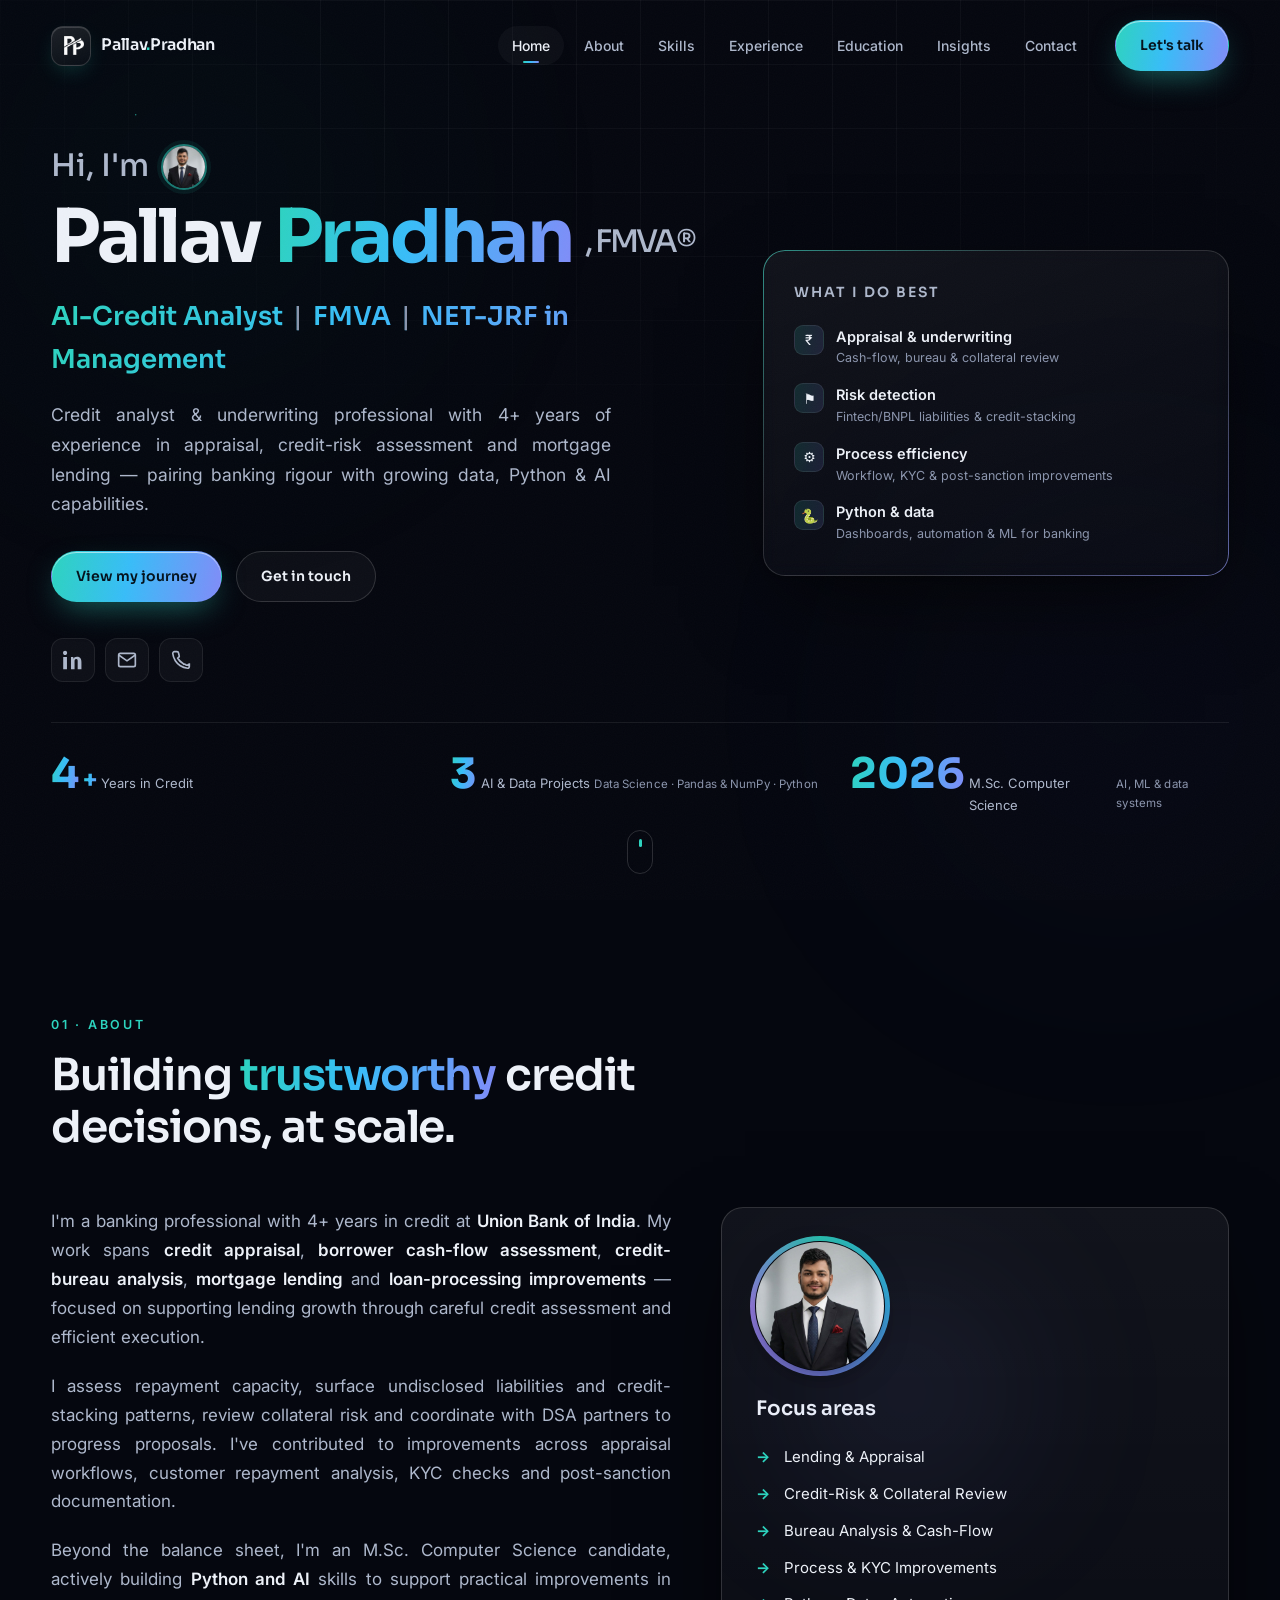
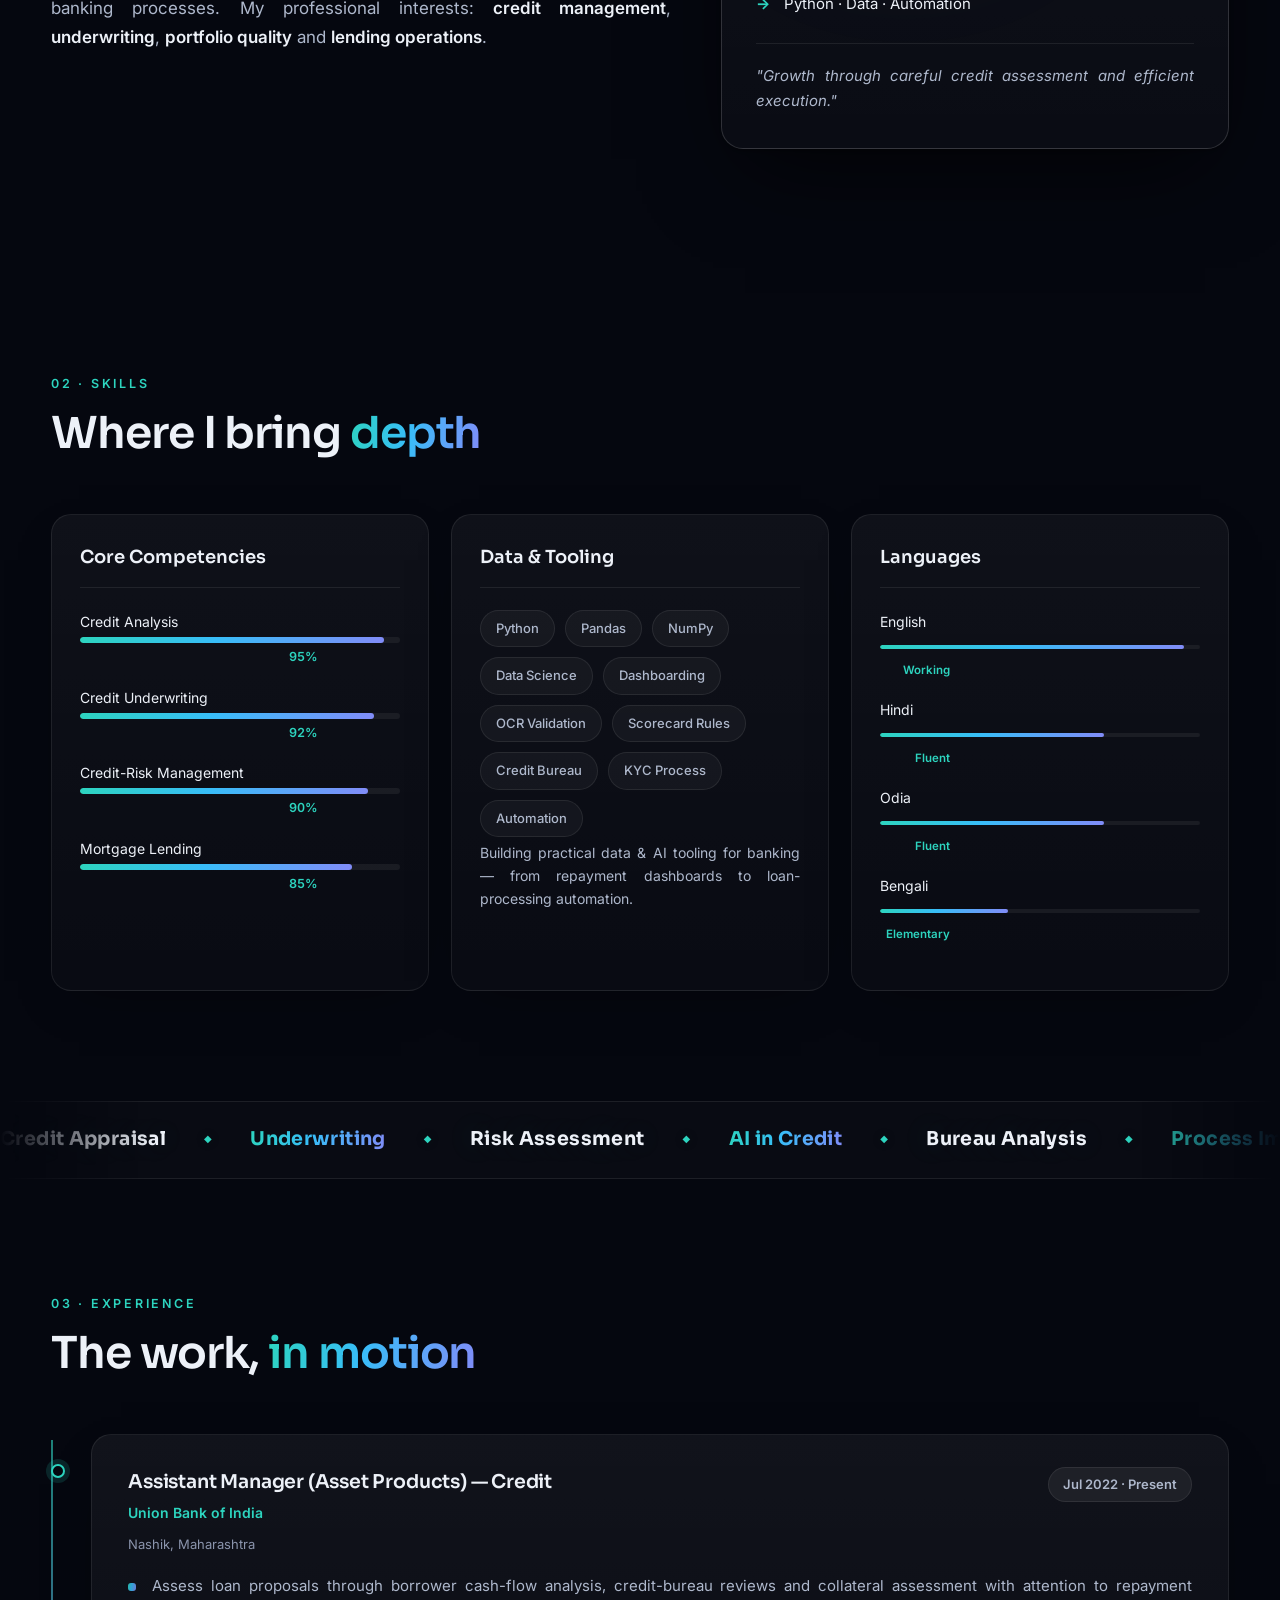
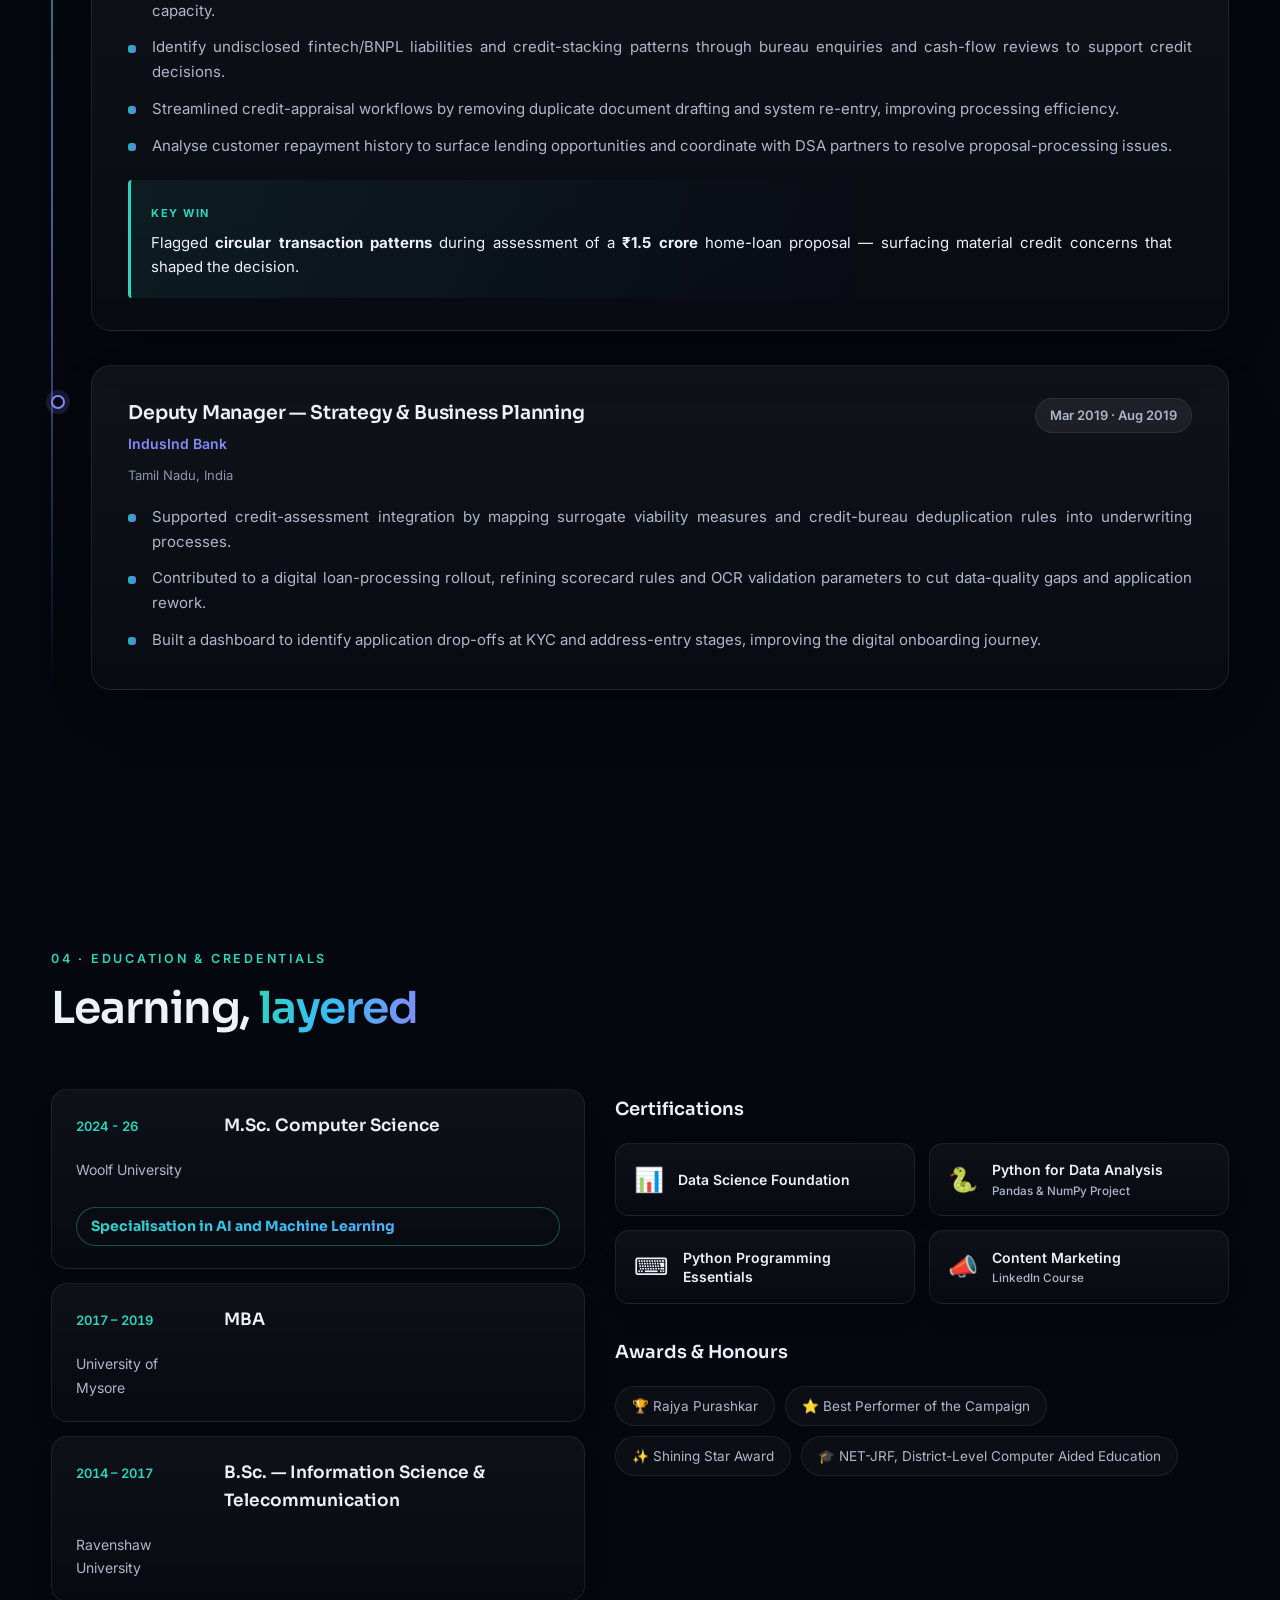
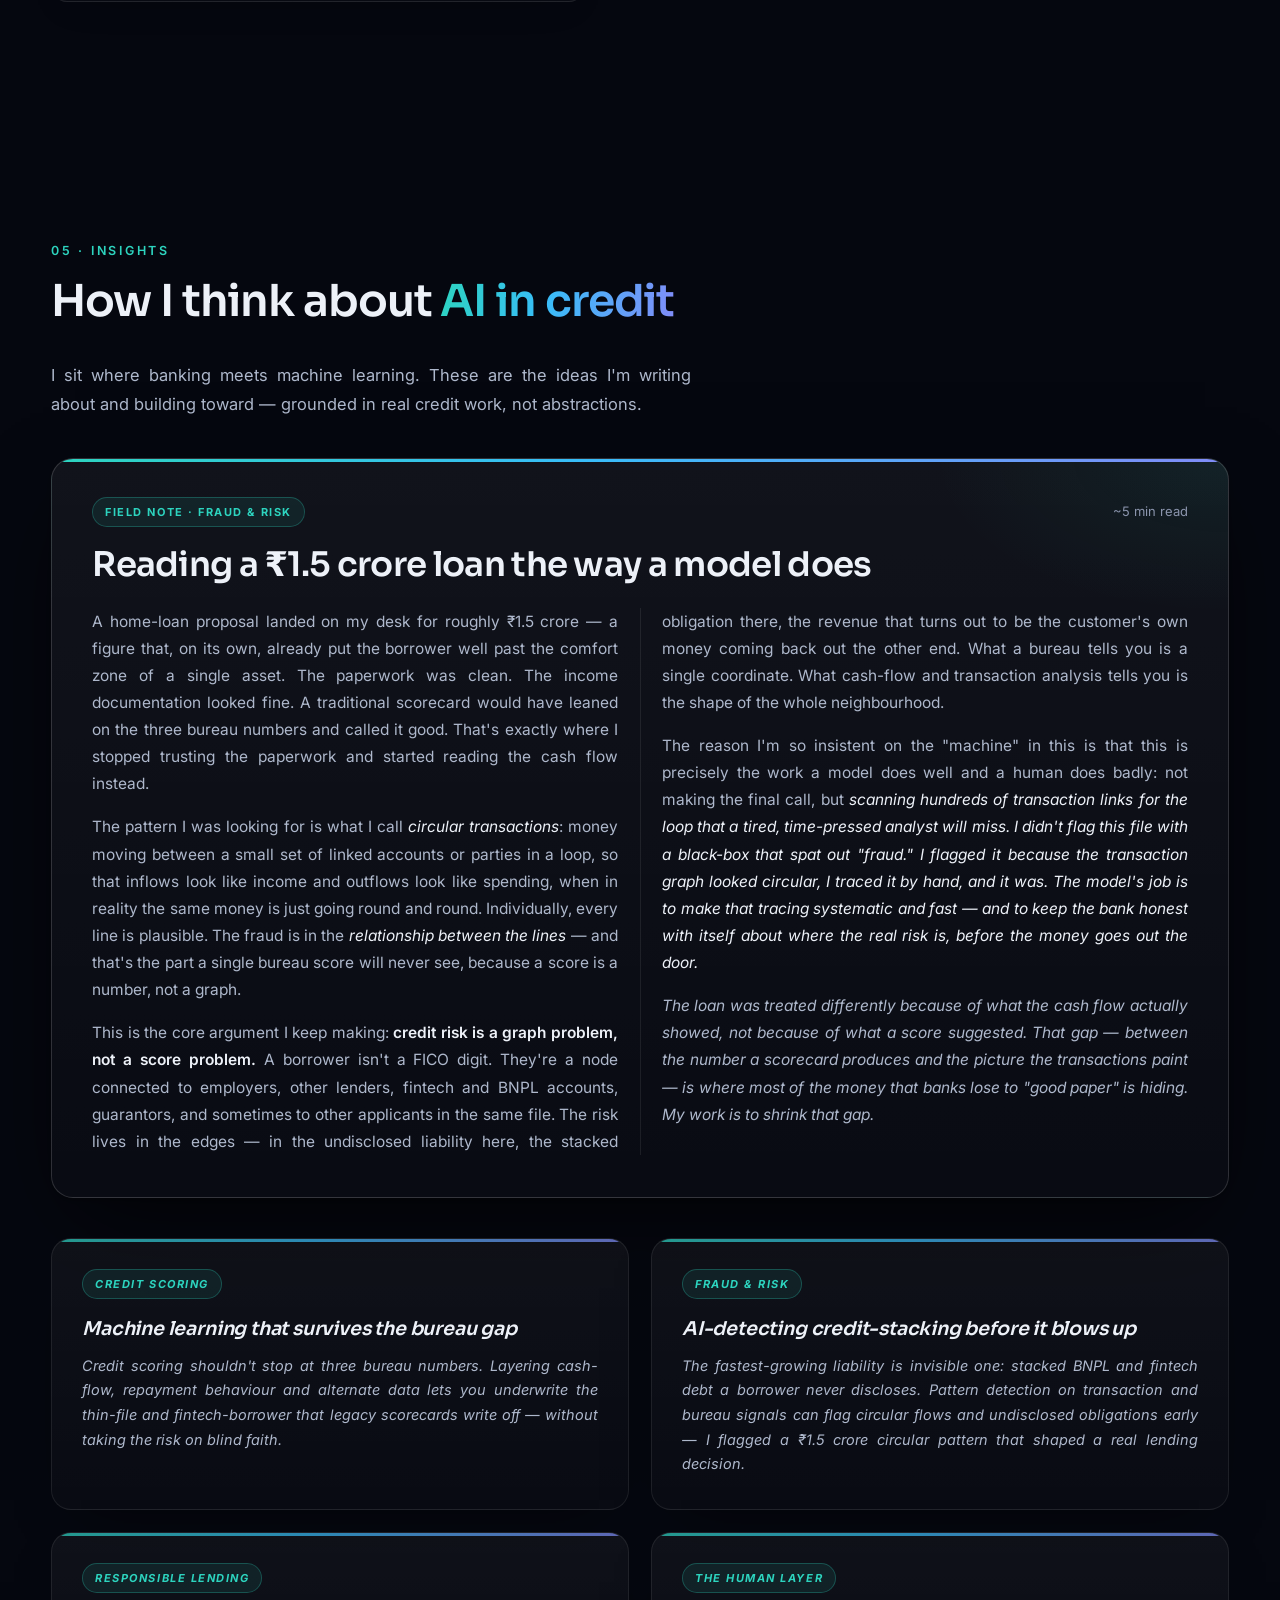
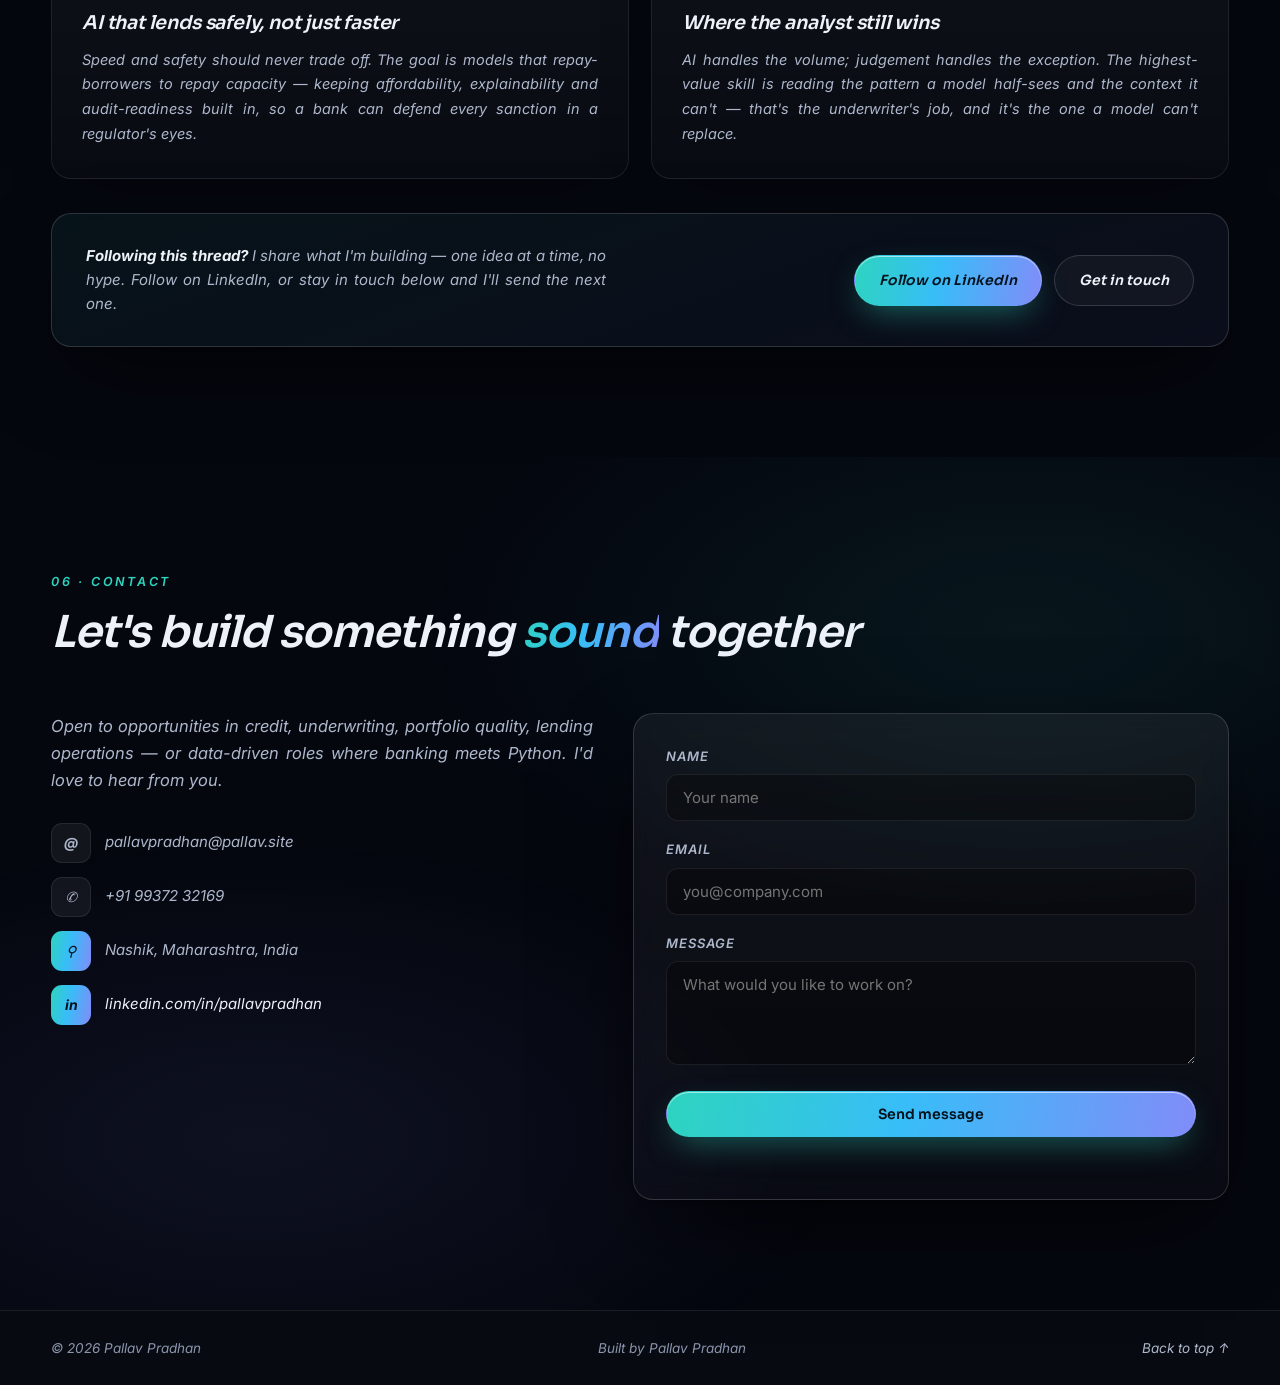
==== commit d5d4eeed: "Performance + authority pass: www→apex redirect, optimized photos, mobile particle skip, featured fi" ====
--- a/index.html
+++ b/index.html
@@ -21,11 +21,11 @@
   <meta name="twitter:description" content="Pallav Pradhan applies AI and data science to credit risk and underwriting — helping banks lend safely in a fintech-driven world." />
   <meta name="twitter:image" content="https://pallav.site/photo.jpg" />
 
-  <link rel="icon" type="image/jpeg" href="photo.jpg" />
+  <link rel="icon" type="image/jpeg" href="photo-favicon.jpg" />
   <link rel="preconnect" href="https://fonts.googleapis.com" />
   <link rel="preconnect" href="https://fonts.gstatic.com" crossorigin />
   <link href="https://fonts.googleapis.com/css2?family=Sora:wght@300;400;500;600;700;800&family=Inter:wght@300;400;500;600;700&display=swap" rel="stylesheet" />
-  <link rel="stylesheet" href="style.css?v=11" />
+  <link rel="stylesheet" href="style.css?v=12" />
 
   <!-- Person structured data (schema.org) -->
   <script type="application/ld+json">
@@ -123,7 +123,7 @@
       <div class="hero-left">
       <p class="visually-hidden">Pallav Pradhan is a credit analyst and underwriting professional who applies artificial intelligence and data science to credit risk, mortgage lending and AI-enabled banking processes.</p>
       <h1 class="hero-title reveal" data-reveal>
-        <span class="hello">Hi, I'm <img class="hero-photo" src="photo.jpg" alt="" aria-hidden="true" /></span>
+        <span class="hello">Hi, I'm <img class="hero-photo" src="photo-small.jpg" alt="" aria-hidden="true" loading="lazy" /></span>
         <span class="name">Pallav <span class="grad">Pradhan</span></span>
         <span class="cred">, FMVA®</span>
       </h1>
@@ -208,7 +208,7 @@
         <div class="about-card reveal" data-reveal>
           <div class="about-card-glow"></div>
           <div class="about-avatar">
-            <img src="photo.jpg" alt="Pallav Pradhan" class="about-photo" loading="lazy" />
+            <img src="photo-small.jpg" alt="Pallav Pradhan" class="about-photo" loading="lazy" />
             <span class="about-avatar-ring"></span>
           </div>
           <h3>Focus areas</h3>
@@ -422,6 +422,55 @@
         building toward — grounded in real credit work, not abstractions.
       </p>
 
+      <!-- Featured field note -->
+      <article class="field-note reveal" data-reveal>
+        <div class="field-note-head">
+          <span class="field-note-tag">Field Note · Fraud &amp; Risk</span>
+          <span class="field-note-reading">~5 min read</span>
+        </div>
+        <h3 class="field-note-title">Reading a ₹1.5&nbsp;crore loan the way a model does</h3>
+        <div class="field-note-body">
+          <p>
+            A home-loan proposal landed on my desk for roughly ₹1.5&nbsp;crore — a figure that, on its
+            own, already put the borrower well past the comfort zone of a single asset. The paperwork was
+            clean. The income documentation looked fine. A traditional scorecard would have leaned on the
+            three bureau numbers and called it good. That's exactly where I stopped trusting the paperwork
+            and started reading the cash flow instead.
+          </p>
+          <p>
+            The pattern I was looking for is what I call <em>circular transactions</em>: money moving between
+            a small set of linked accounts or parties in a loop, so that inflows look like income and outflows
+            look like spending, when in reality the same money is just going round and round. Individually,
+            every line is plausible. The fraud is in the <em>relationship between the lines</em> — and that's the
+            part a single bureau score will never see, because a score is a number, not a graph.
+          </p>
+          <p>
+            This is the core argument I keep making: <strong>credit risk is a graph problem, not a score
+            problem.</strong> A borrower isn't a FICO digit. They're a node connected to employers, other
+            lenders, fintech and BNPL accounts, guarantors, and sometimes to other applicants in the same
+            file. The risk lives in the edges — in the undisclosed liability here, the stacked obligation
+            there, the revenue that turns out to be the customer's own money coming back out the other end.
+            What a bureau tells you is a single coordinate. What cash-flow and transaction analysis tells you
+            is the shape of the whole neighbourhood.
+          </p>
+          <p>
+            The reason I'm so insistent on the "machine" in this is that this is precisely the work a model
+            does well and a human does badly: not making the final call, but <em>scanning hundreds of
+            transaction links for the loop that a tired, time-pressed analyst will miss.</strong> I didn't flag
+            this file with a black-box that spat out "fraud." I flagged it because the transaction graph
+            looked circular, I traced it by hand, and it was. The model's job is to make that tracing
+            systematic and fast — and to keep the bank honest with itself about where the real risk is,
+            before the money goes out the door.
+          </p>
+          <p>
+            The loan was treated differently because of what the cash flow actually showed, not because of
+            what a score suggested. That gap — between the number a scorecard produces and the picture the
+            transactions paint — is where most of the money that banks lose to "good paper" is hiding. My
+            work is to shrink that gap.
+          </p>
+        </div>
+      </article>
+
       <div class="insights-grid">
         <article class="insight-card reveal" data-reveal>
           <span class="insight-tag">Credit Scoring</span>
@@ -513,6 +562,6 @@
     </div>
   </footer>
 
-  <script src="script.js?v=11"></script>
+  <script src="script.js?v=12"></script>
 </body>
 </html>
--- a/style.css
+++ b/style.css
@@ -1205,6 +1205,70 @@
 }
 .award:hover { color: var(--text); border-color: var(--border-2); }
 
+/* ---------- Insights: featured field note ---------- */
+.field-note {
+  position: relative;
+  border: 1px solid var(--border-2);
+  border-radius: 22px;
+  background:
+    radial-gradient(420px 220px at 100% 0%, rgba(45, 212, 191, 0.08), transparent 70%),
+    linear-gradient(180deg, rgba(255, 255, 255, 0.05), rgba(255, 255, 255, 0.018));
+  padding: 38px 40px 42px;
+  box-shadow: var(--shadow);
+  margin-bottom: 40px;
+  overflow: hidden;
+}
+.field-note::before {
+  content: "";
+  position: absolute;
+  top: 0; left: 0;
+  width: 100%; height: 3px;
+  background: var(--grad);
+}
+.field-note-head {
+  display: flex;
+  align-items: center;
+  justify-content: space-between;
+  gap: 12px;
+  flex-wrap: wrap;
+  margin-bottom: 18px;
+}
+.field-note-tag {
+  font-size: 11px;
+  font-weight: 700;
+  letter-spacing: 0.14em;
+  text-transform: uppercase;
+  color: var(--teal);
+  background: rgba(45, 212, 191, 0.09);
+  border: 1px solid rgba(45, 212, 191, 0.28);
+  padding: 5px 12px;
+  border-radius: 99px;
+}
+.field-note-reading { font-size: 13px; color: var(--muted-2); }
+.field-note-title {
+  font-family: var(--font-display);
+  font-size: clamp(24px, 3.2vw, 34px);
+  font-weight: 600;
+  letter-spacing: -0.02em;
+  line-height: 1.2;
+  margin-bottom: 22px;
+}
+.field-note-body {
+  columns: 2;
+  column-gap: 44px;
+  column-rule: 1px solid var(--border);
+}
+.field-note-body p {
+  color: var(--muted);
+  font-size: 15.5px;
+  line-height: 1.75;
+  margin-bottom: 16px;
+  text-align: justify;
+}
+.field-note-body p:last-child { margin-bottom: 0; }
+.field-note-body strong { color: var(--text); font-weight: 600; }
+.field-note-body em { color: var(--text); font-style: italic; }
+
 /* ---------- Insights ---------- */
 .insights-lede {
   max-width: 640px;
@@ -1464,6 +1528,8 @@
   .job-top { flex-direction: column; }
   .job-period { align-self: flex-start; }
   .insights-follow { flex-direction: column; align-items: flex-start; }
+  .field-note { padding: 26px 22px 30px; }
+  .field-note-body { columns: 1; }
   .cred-grid { grid-template-columns: 1fr; }
   .edu-item {
     grid-template-columns: 1fr;
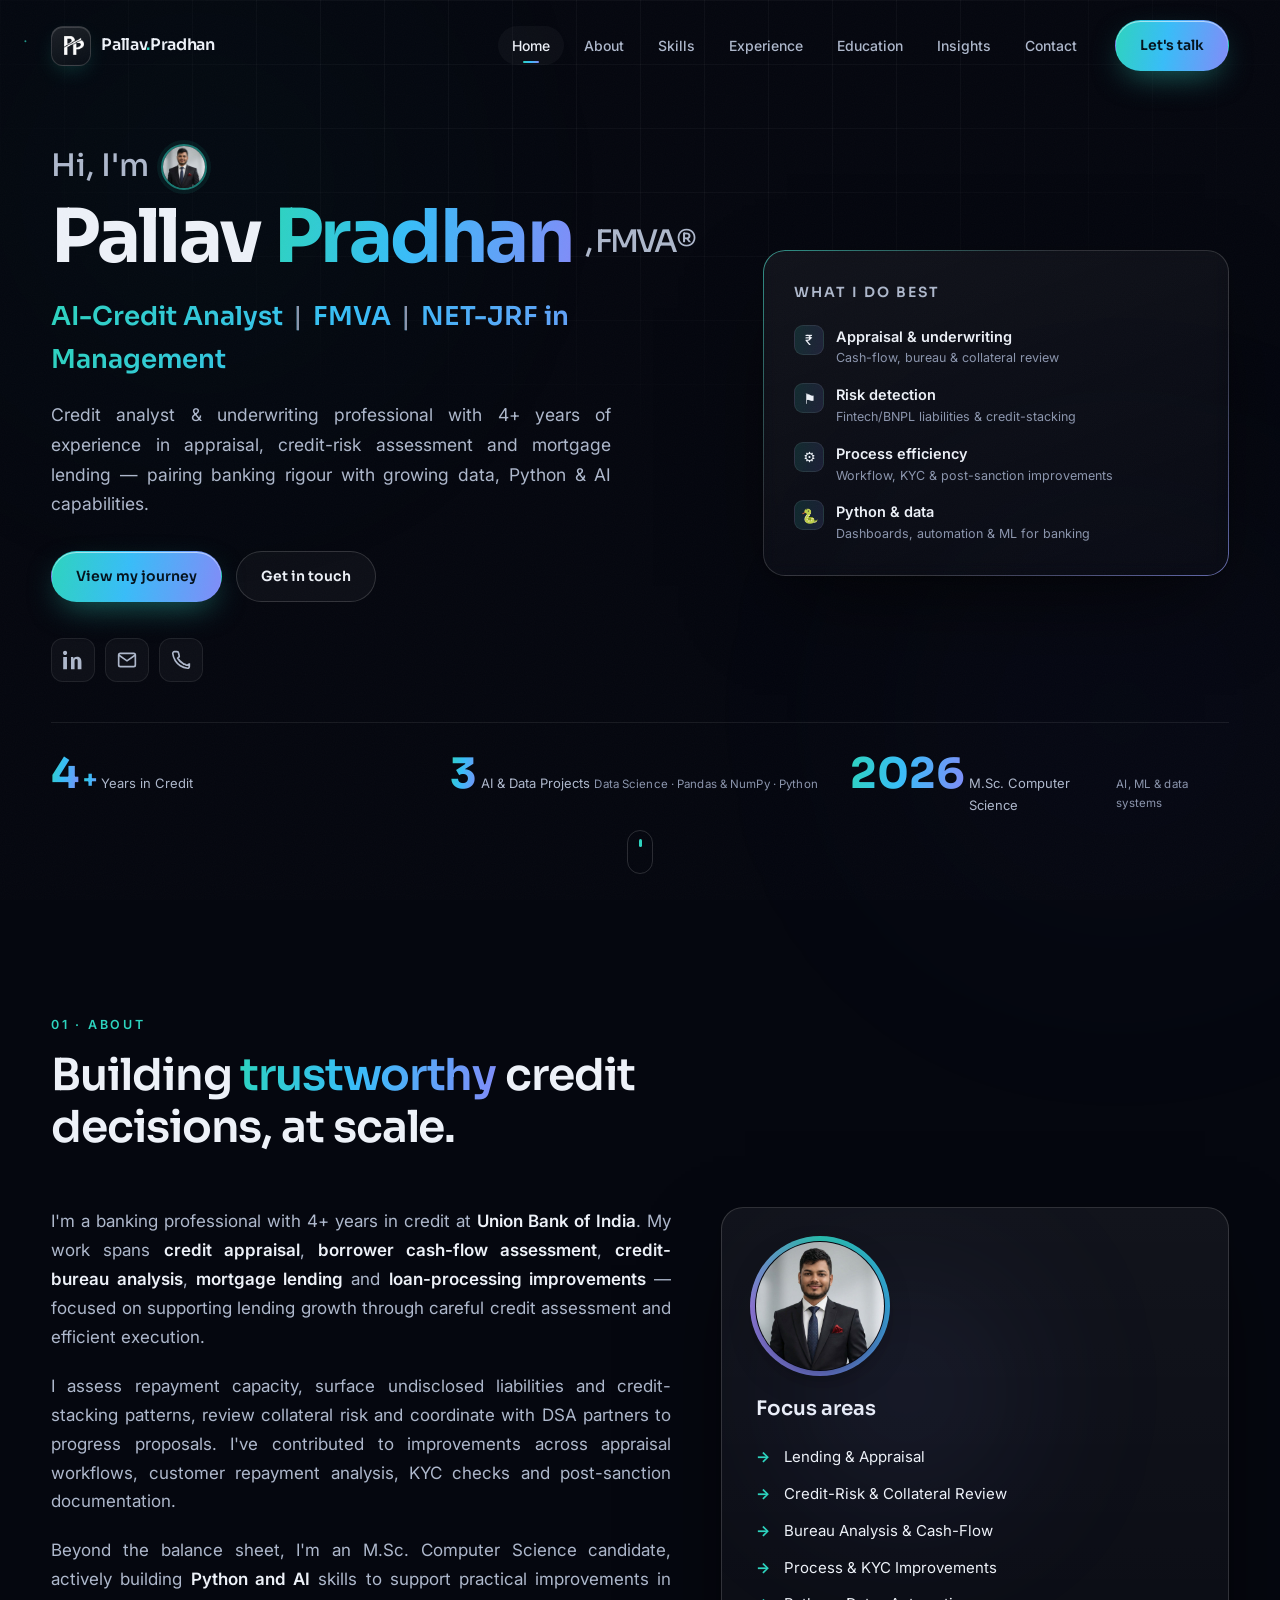
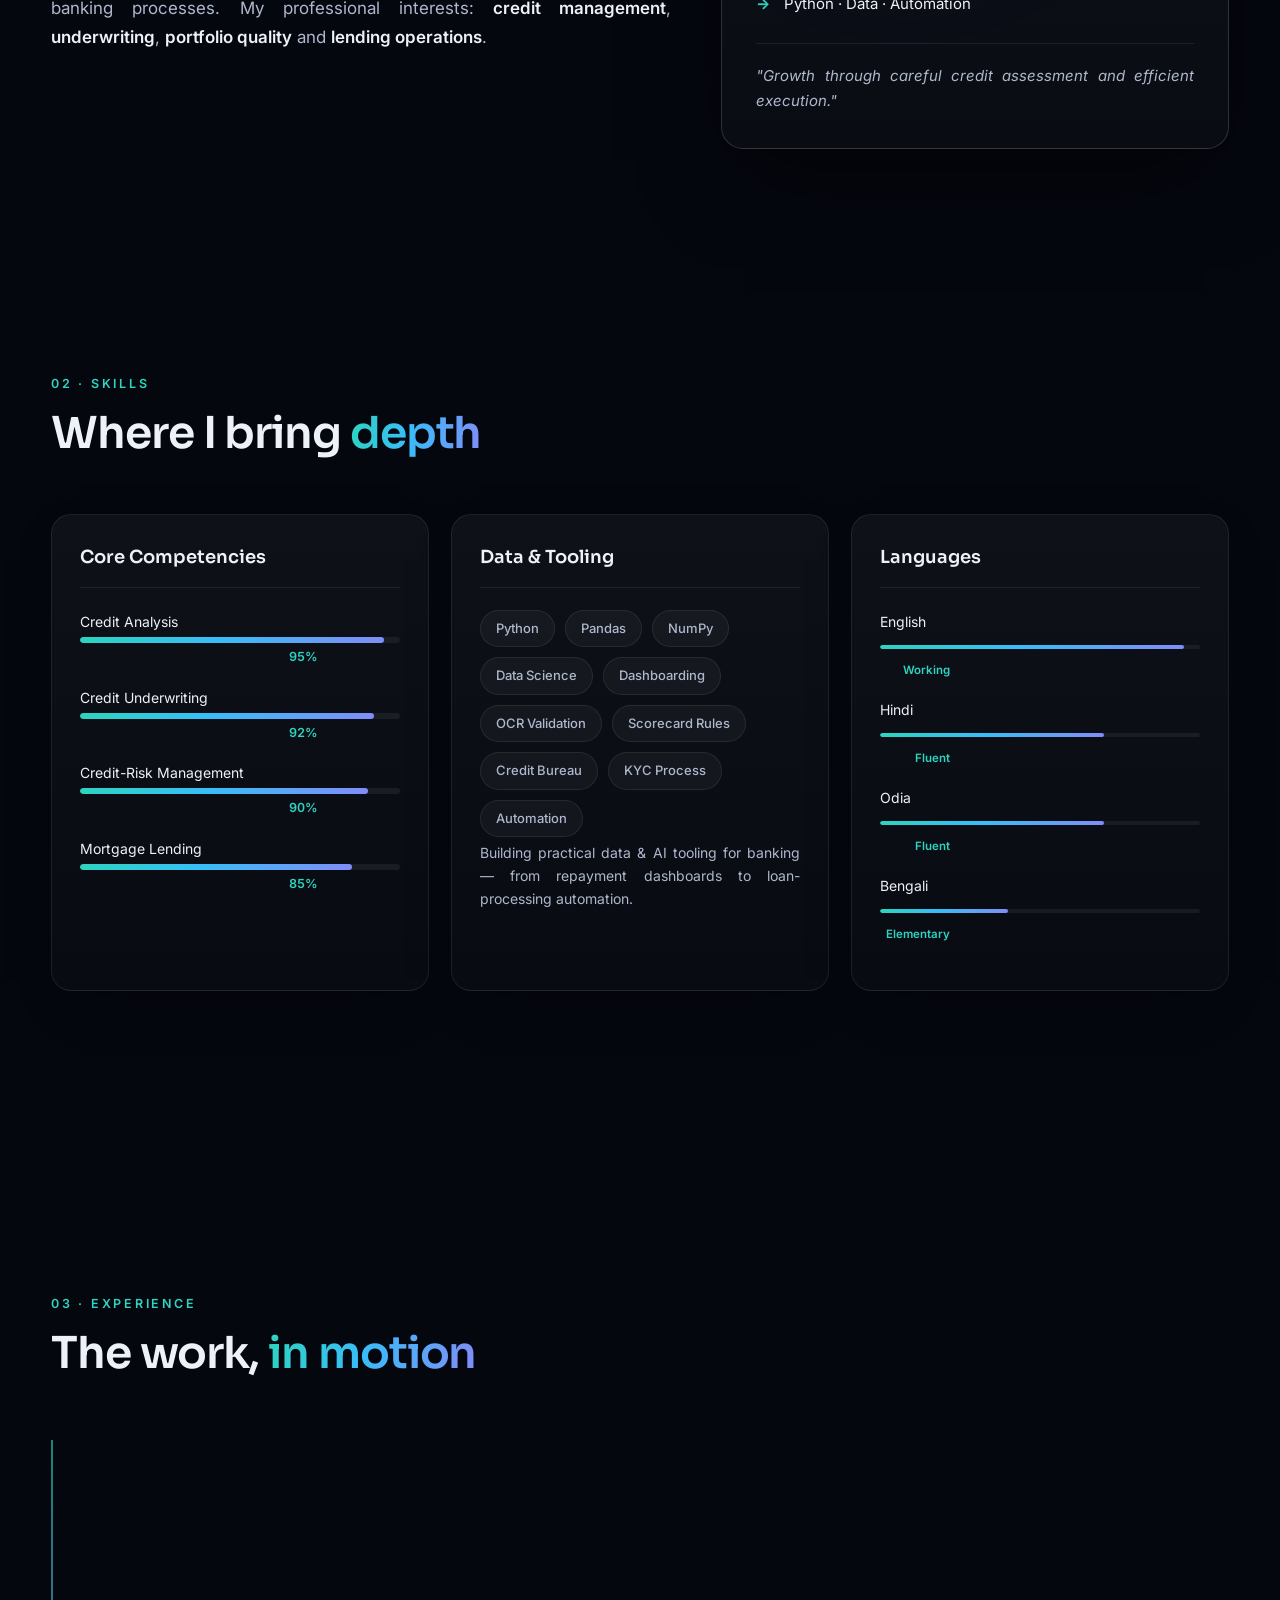
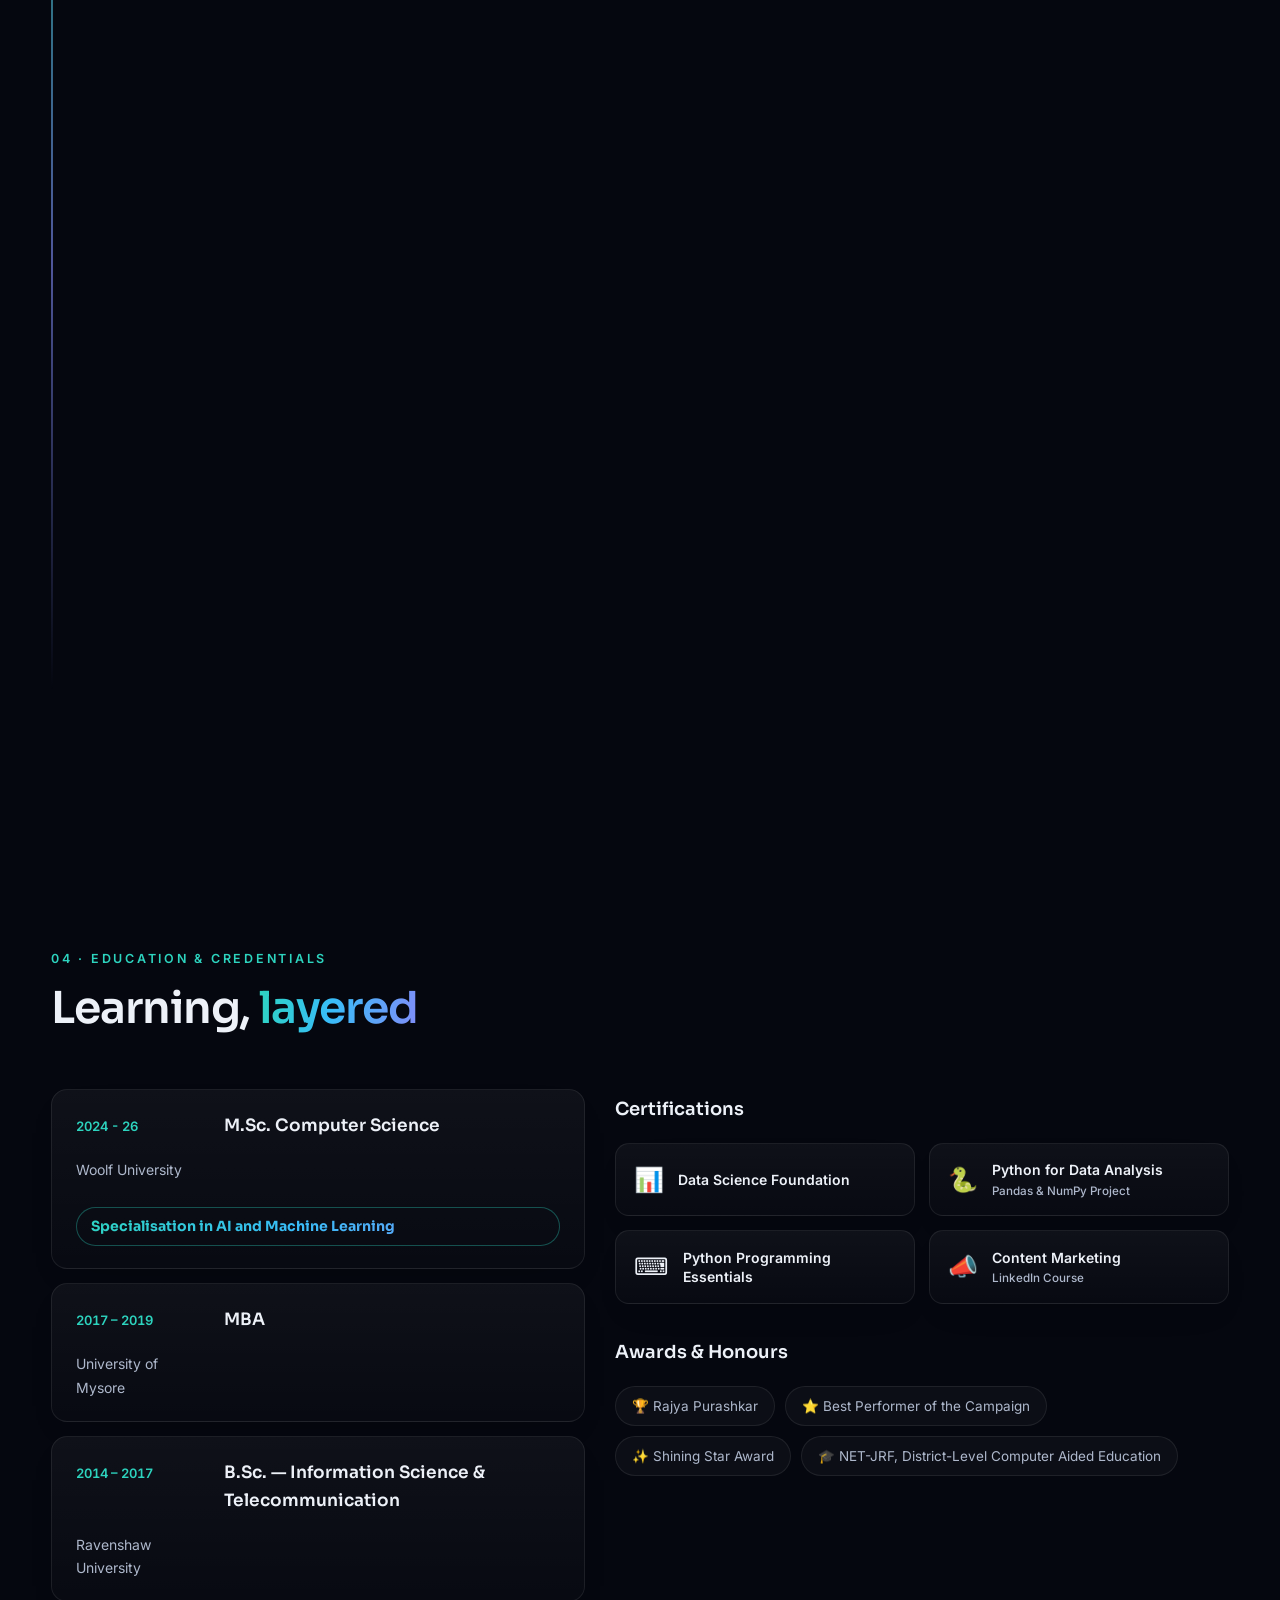
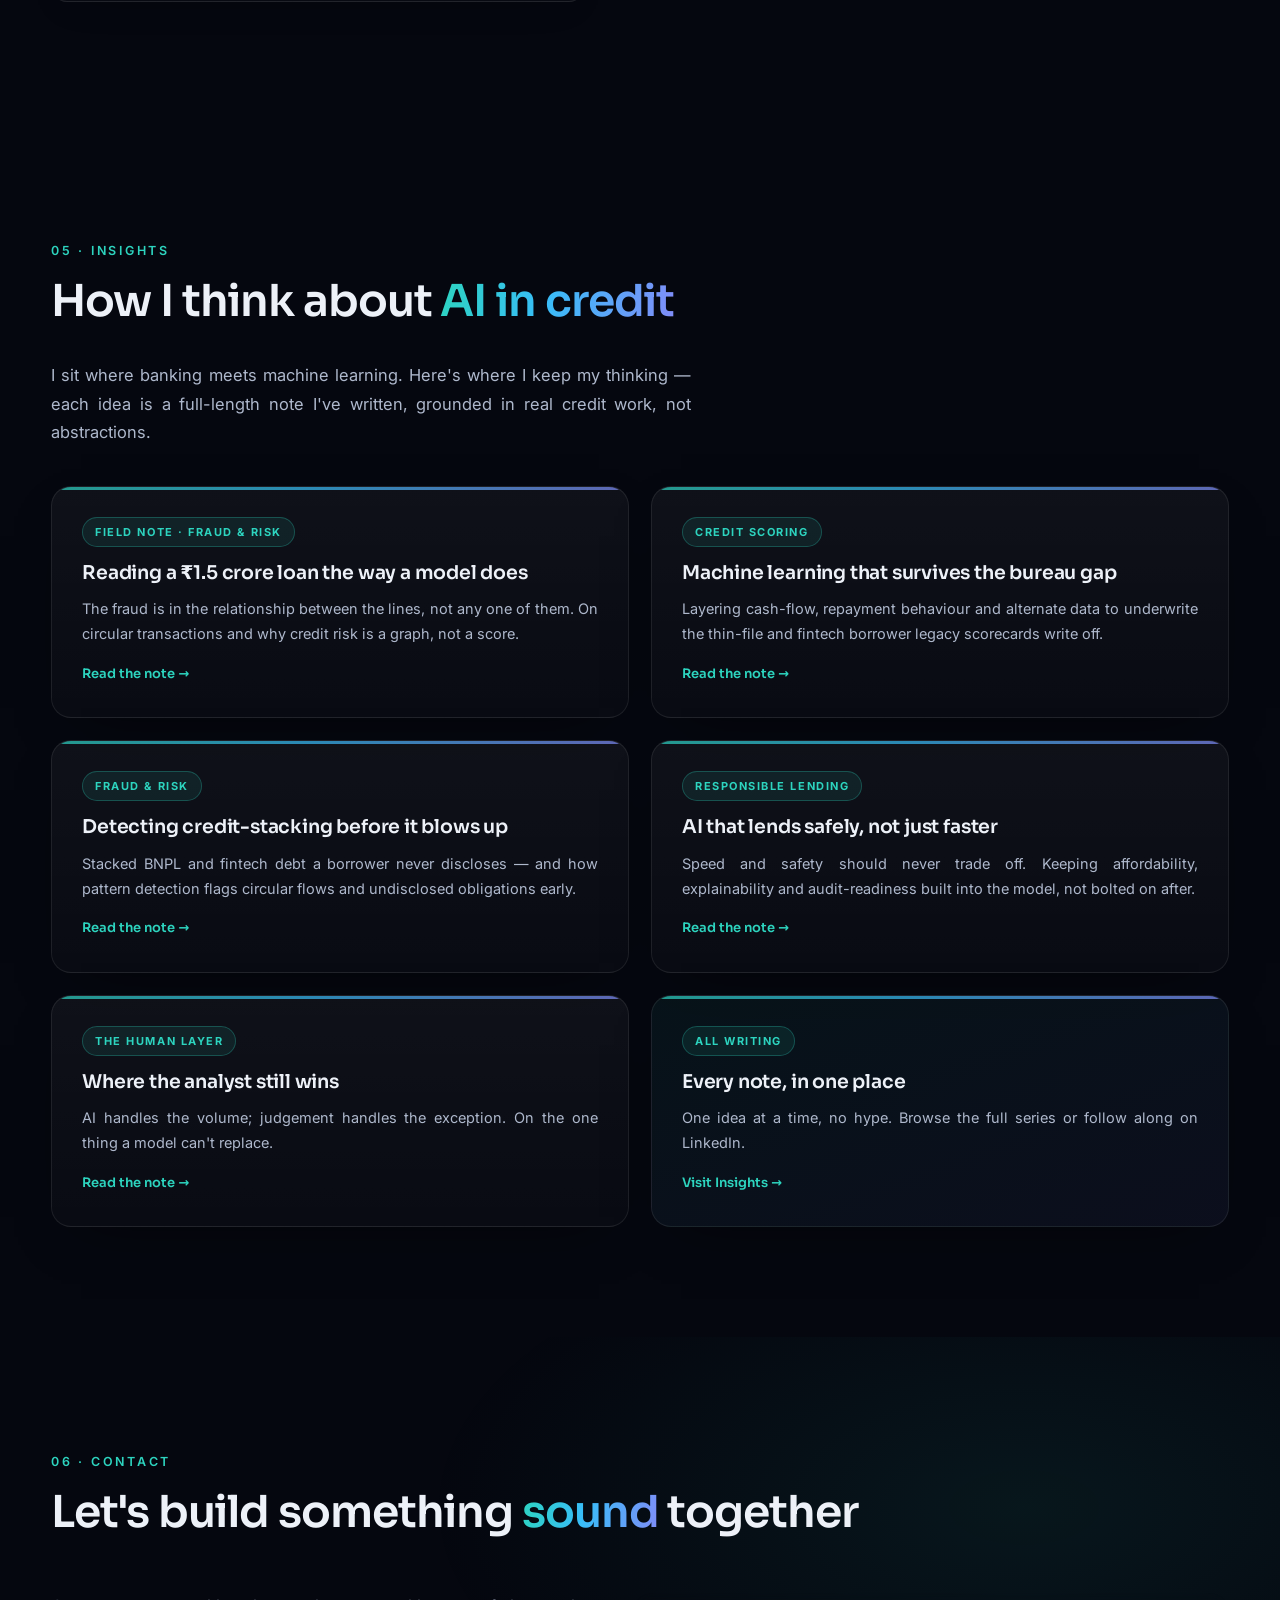
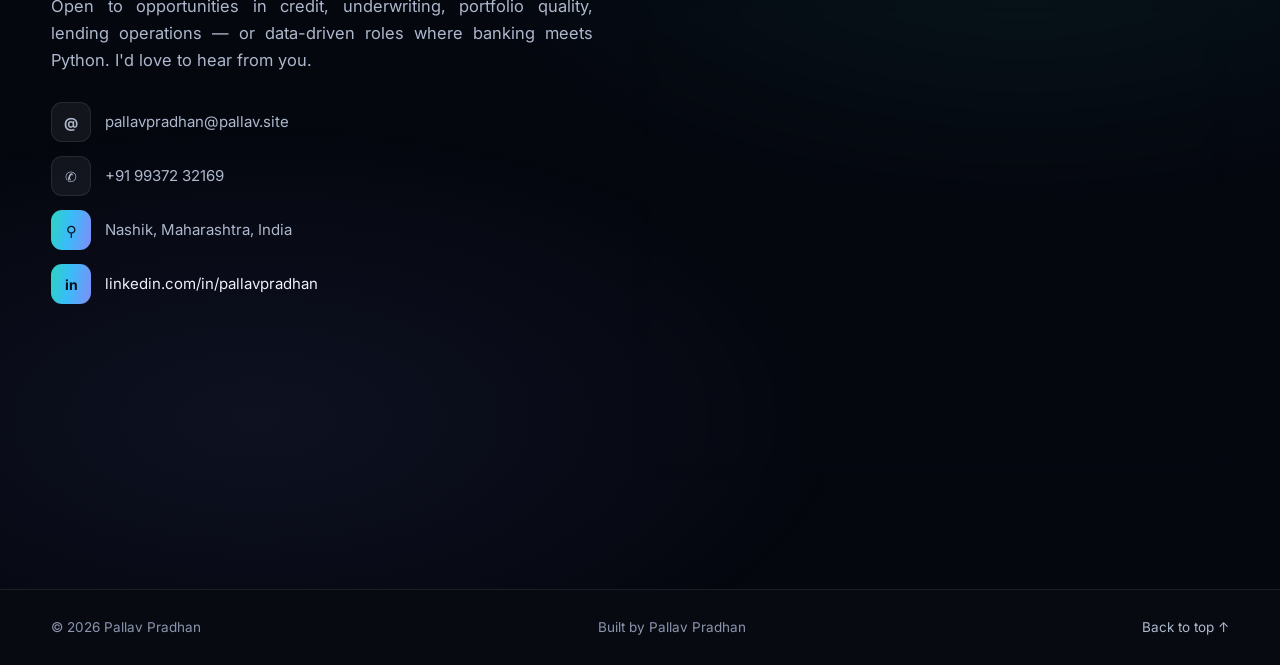
==== commit 5ac59daa: "Multi-page Insights: hub + 5 articles, clean-URL routing, 6-URL sitemap, Article schema Co-Authored-" ====
--- a/index.html
+++ b/index.html
@@ -25,7 +25,7 @@
   <link rel="preconnect" href="https://fonts.googleapis.com" />
   <link rel="preconnect" href="https://fonts.gstatic.com" crossorigin />
   <link href="https://fonts.googleapis.com/css2?family=Sora:wght@300;400;500;600;700;800&family=Inter:wght@300;400;500;600;700&display=swap" rel="stylesheet" />
-  <link rel="stylesheet" href="style.css?v=12" />
+  <link rel="stylesheet" href="style.css?v=13" />
 
   <!-- Person structured data (schema.org) -->
   <script type="application/ld+json">
@@ -105,7 +105,7 @@
         <a href="#skills" class="nav-link" data-section="skills">Skills</a>
         <a href="#experience" class="nav-link" data-section="experience">Experience</a>
         <a href="#education" class="nav-link" data-section="education">Education</a>
-        <a href="#insights" class="nav-link" data-section="insights">Insights</a>
+        <a href="/insights" class="nav-link" data-section="insights">Insights</a>
         <a href="#contact" class="nav-link" data-section="contact">Contact</a>
       </nav>
       <a href="#contact" class="btn btn-primary nav-cta">Let's talk</a>
@@ -409,7 +409,7 @@
     </div>
   </section>
 
-  <!-- INSIGHTS -->
+  <!-- INSIGHTS (teaser — full writing lives at /insights) -->
   <section class="section" id="insights">
     <div class="container">
       <div class="section-head reveal" data-reveal>
@@ -418,94 +418,52 @@
       </div>
 
       <p class="insights-lede reveal" data-reveal>
-        I sit where banking meets machine learning. These are the ideas I'm writing about and
-        building toward — grounded in real credit work, not abstractions.
+        I sit where banking meets machine learning. Here's where I keep my thinking — each idea is a
+        full-length note I've written, grounded in real credit work, not abstractions.
       </p>
 
-      <!-- Featured field note -->
-      <article class="field-note reveal" data-reveal>
-        <div class="field-note-head">
-          <span class="field-note-tag">Field Note · Fraud &amp; Risk</span>
-          <span class="field-note-reading">~5 min read</span>
-        </div>
-        <h3 class="field-note-title">Reading a ₹1.5&nbsp;crore loan the way a model does</h3>
-        <div class="field-note-body">
-          <p>
-            A home-loan proposal landed on my desk for roughly ₹1.5&nbsp;crore — a figure that, on its
-            own, already put the borrower well past the comfort zone of a single asset. The paperwork was
-            clean. The income documentation looked fine. A traditional scorecard would have leaned on the
-            three bureau numbers and called it good. That's exactly where I stopped trusting the paperwork
-            and started reading the cash flow instead.
-          </p>
-          <p>
-            The pattern I was looking for is what I call <em>circular transactions</em>: money moving between
-            a small set of linked accounts or parties in a loop, so that inflows look like income and outflows
-            look like spending, when in reality the same money is just going round and round. Individually,
-            every line is plausible. The fraud is in the <em>relationship between the lines</em> — and that's the
-            part a single bureau score will never see, because a score is a number, not a graph.
-          </p>
-          <p>
-            This is the core argument I keep making: <strong>credit risk is a graph problem, not a score
-            problem.</strong> A borrower isn't a FICO digit. They're a node connected to employers, other
-            lenders, fintech and BNPL accounts, guarantors, and sometimes to other applicants in the same
-            file. The risk lives in the edges — in the undisclosed liability here, the stacked obligation
-            there, the revenue that turns out to be the customer's own money coming back out the other end.
-            What a bureau tells you is a single coordinate. What cash-flow and transaction analysis tells you
-            is the shape of the whole neighbourhood.
-          </p>
-          <p>
-            The reason I'm so insistent on the "machine" in this is that this is precisely the work a model
-            does well and a human does badly: not making the final call, but <em>scanning hundreds of
-            transaction links for the loop that a tired, time-pressed analyst will miss.</strong> I didn't flag
-            this file with a black-box that spat out "fraud." I flagged it because the transaction graph
-            looked circular, I traced it by hand, and it was. The model's job is to make that tracing
-            systematic and fast — and to keep the bank honest with itself about where the real risk is,
-            before the money goes out the door.
-          </p>
-          <p>
-            The loan was treated differently because of what the cash flow actually showed, not because of
-            what a score suggested. That gap — between the number a scorecard produces and the picture the
-            transactions paint — is where most of the money that banks lose to "good paper" is hiding. My
-            work is to shrink that gap.
-          </p>
-        </div>
-      </article>
-
       <div class="insights-grid">
-        <article class="insight-card reveal" data-reveal>
+        <a class="insight-card insight-link reveal" href="/insights/circular-transactions" data-reveal>
+          <span class="insight-tag">Field Note · Fraud &amp; Risk</span>
+          <h3>Reading a ₹1.5&nbsp;crore loan the way a model does</h3>
+          <p>The fraud is in the relationship between the lines, not any one of them. On circular transactions and why credit risk is a graph, not a score.</p>
+          <span class="insight-read">Read the note →</span>
+        </a>
+
+        <a class="insight-card insight-link reveal" href="/insights/ml-credit-scoring" data-reveal>
           <span class="insight-tag">Credit Scoring</span>
           <h3>Machine learning that survives the bureau gap</h3>
-          <p>Credit scoring shouldn't stop at three bureau numbers. Layering cash-flow, repayment behaviour and alternate data lets you underwrite the thin-file and fintech-borrower that legacy scorecards write off — without taking the risk on blind faith.</p>
-        </article>
-
-        <article class="insight-card reveal" data-reveal>
+          <p>Layering cash-flow, repayment behaviour and alternate data to underwrite the thin-file and fintech borrower legacy scorecards write off.</p>
+          <span class="insight-read">Read the note →</span>
+        </a>
+
+        <a class="insight-card insight-link reveal" href="/insights/detecting-credit-stacking" data-reveal>
           <span class="insight-tag">Fraud &amp; Risk</span>
-          <h3>AI-detecting credit-stacking before it blows up</h3>
-          <p>The fastest-growing liability is invisible one: stacked BNPL and fintech debt a borrower never discloses. Pattern detection on transaction and bureau signals can flag circular flows and undisclosed obligations early — I flagged a ₹1.5&nbsp;crore circular pattern that shaped a real lending decision.</p>
-        </article>
-
-        <article class="insight-card reveal" data-reveal>
+          <h3>Detecting credit-stacking before it blows up</h3>
+          <p>Stacked BNPL and fintech debt a borrower never discloses — and how pattern detection flags circular flows and undisclosed obligations early.</p>
+          <span class="insight-read">Read the note →</span>
+        </a>
+
+        <a class="insight-card insight-link reveal" href="/insights/responsible-lending" data-reveal>
           <span class="insight-tag">Responsible Lending</span>
           <h3>AI that lends safely, not just faster</h3>
-          <p>Speed and safety should never trade off. The goal is models that repay-borrowers to repay capacity — keeping affordability, explainability and audit-readiness built in, so a bank can defend every sanction in a regulator's eyes.</p>
-        </article>
-
-        <article class="insight-card reveal" data-reveal>
+          <p>Speed and safety should never trade off. Keeping affordability, explainability and audit-readiness built into the model, not bolted on after.</p>
+          <span class="insight-read">Read the note →</span>
+        </a>
+
+        <a class="insight-card insight-link reveal" href="/insights/human-in-the-loop" data-reveal>
           <span class="insight-tag">The Human Layer</span>
           <h3>Where the analyst still wins</h3>
-          <p>AI handles the volume; judgement handles the exception. The highest-value skill is reading the pattern a model half-sees and the context it can't — that's the underwriter's job, and it's the one a model can't replace.</p>
-        </article>
-      </div>
-
-      <div class="insights-follow reveal" data-reveal>
-        <p>
-          <strong>Following this thread?</strong> I share what I'm building — one idea at a time,
-          no hype. Follow on LinkedIn, or stay in touch below and I'll send the next one.
-        </p>
-        <div class="follow-actions">
-          <a class="btn btn-primary" href="https://www.linkedin.com/in/pallavpradhan" target="_blank" rel="noopener">Follow on LinkedIn</a>
-          <a class="btn btn-ghost" href="#contact">Get in touch</a>
-        </div>
+          <p>AI handles the volume; judgement handles the exception. On the one thing a model can't replace.</p>
+          <span class="insight-read">Read the note →</span>
+        </a>
+
+        <a class="insight-card insight-link insights-more reveal" href="/insights" data-reveal>
+          <span class="insight-tag">All writing</span>
+          <h3>Every note, in one place</h3>
+          <p>One idea at a time, no hype. Browse the full series or follow along on LinkedIn.</p>
+          <span class="insight-read">Visit Insights →</span>
+        </a>
       </div>
     </div>
   </section>
@@ -562,6 +520,6 @@
     </div>
   </footer>
 
-  <script src="script.js?v=12"></script>
+  <script src="script.js?v=13"></script>
 </body>
 </html>
--- a/style.css
+++ b/style.css
@@ -1333,6 +1333,29 @@
   text-align: justify;
 }
 
+/* clickable teaser cards (link to full articles) */
+a.insight-card { display: block; text-decoration: none; color: inherit; cursor: pointer; }
+a.insight-card .insight-tag { margin-bottom: 14px; }
+.insight-read {
+  display: inline-block;
+  margin-top: 16px;
+  font-family: var(--font-display);
+  font-size: 13px;
+  font-weight: 600;
+  color: var(--teal);
+  transition: transform 0.3s var(--ease);
+}
+a.insight-card:hover .insight-read { transform: translateX(5px); }
+a.insight-card .insight-read::after {
+  content: "";
+  display: inline-block;
+  width: 0;
+}
+/* the "all writing" card is the 6th cell — fill its width gracefully */
+a.insight-card.insights-more {
+  background: linear-gradient(160deg, rgba(45, 212, 191, 0.06), rgba(129, 140, 248, 0.06));
+}
+
 .insights-follow {
   margin-top: 34px;
   border: 1px solid var(--border-2);
@@ -1357,6 +1380,237 @@
   display: flex;
   gap: 12px;
   flex-wrap: wrap;
+}
+
+/* ---------- Article pages (insight articles) ---------- */
+.article-page {
+  position: relative;
+  z-index: 1;
+  padding: 130px 0 80px;
+}
+.article-hero {
+  max-width: 760px;
+  margin: 0 auto 40px;
+}
+.article-hero .article-tag {
+  display: inline-block;
+  font-size: 11px;
+  font-weight: 700;
+  letter-spacing: 0.14em;
+  text-transform: uppercase;
+  color: var(--teal);
+  background: rgba(45, 212, 191, 0.09);
+  border: 1px solid rgba(45, 212, 191, 0.28);
+  padding: 6px 14px;
+  border-radius: 99px;
+  margin-bottom: 22px;
+}
+.article-hero h1 {
+  font-family: var(--font-display);
+  font-size: clamp(30px, 4.5vw, 50px);
+  font-weight: 600;
+  line-height: 1.12;
+  letter-spacing: -0.03em;
+  margin-bottom: 18px;
+}
+.article-meta {
+  display: flex;
+  align-items: center;
+  gap: 14px;
+  flex-wrap: wrap;
+  color: var(--muted);
+  font-size: 14px;
+}
+.article-meta img {
+  width: 44px; height: 44px;
+  border-radius: 50%;
+  object-fit: cover;
+  object-position: center 15%;
+  border: 2px solid rgba(45, 212, 191, 0.5);
+}
+.article-body {
+  max-width: 720px;
+  margin: 0 auto;
+  font-size: 17px;
+  line-height: 1.8;
+  color: var(--text);
+}
+.article-body > p {
+  margin-bottom: 22px;
+  text-align: justify;
+}
+.article-body > p:first-child::first-letter {
+  font-family: var(--font-display);
+  font-size: 3.2em;
+  float: left;
+  line-height: 0.8;
+  padding-right: 12px;
+  padding-top: 4px;
+  background: var(--grad);
+  -webkit-background-clip: text;
+  background-clip: text;
+  color: transparent;
+  font-weight: 700;
+}
+.article-body h2 {
+  font-family: var(--font-display);
+  font-size: 26px;
+  font-weight: 600;
+  letter-spacing: -0.02em;
+  margin: 40px 0 16px;
+}
+.article-body strong { color: var(--text); font-weight: 600; }
+.article-body em { color: var(--text); font-style: italic; }
+.article-body ul {
+  list-style: none;
+  margin: 0 0 22px;
+  padding: 0;
+}
+.article-body ul li {
+  position: relative;
+  padding-left: 26px;
+  margin-bottom: 12px;
+  color: var(--muted);
+  text-align: justify;
+}
+.article-body ul li::before {
+  content: "→";
+  position: absolute;
+  left: 0;
+  color: var(--teal);
+  font-weight: 700;
+}
+
+/* pull-quote block */
+.article-quote {
+  margin: 34px 0;
+  padding: 26px 30px;
+  border-left: 3px solid var(--teal);
+  border-radius: 4px 14px 14px 4px;
+  background: linear-gradient(90deg, rgba(45, 212, 191, 0.08), transparent 70%);
+  font-family: var(--font-display);
+  font-size: 22px;
+  line-height: 1.4;
+  font-weight: 500;
+  color: var(--text);
+}
+
+/* article footer nav (prev / next) */
+.article-nav {
+  max-width: 720px;
+  margin: 56px auto 0;
+  display: grid;
+  grid-template-columns: 1fr 1fr;
+  gap: 16px;
+}
+.article-nav a {
+  border: 1px solid var(--border);
+  border-radius: 16px;
+  padding: 18px 20px;
+  text-decoration: none;
+  color: var(--text);
+  background: var(--panel);
+  transition: transform 0.3s var(--ease), border-color 0.3s, background 0.3s;
+}
+.article-nav a:hover {
+  transform: translateY(-3px);
+  border-color: var(--border-2);
+  background: var(--panel-2);
+}
+.article-nav a span { display: block; }
+.article-nav .an-label {
+  font-size: 11px;
+  letter-spacing: 0.12em;
+  text-transform: uppercase;
+  color: var(--muted-2);
+  margin-bottom: 6px;
+}
+.article-nav .an-title { font-family: var(--font-display); font-size: 15px; font-weight: 600; }
+.article-nav .an-next { text-align: right; }
+.article-nav .an-home { text-align: center; }
+@media (max-width: 520px) {
+  .article-nav { grid-template-columns: 1fr; }
+  .article-nav .an-next { text-align: left; }
+}
+
+/* ---------- Insights hub page ---------- */
+.hub-page {
+  position: relative;
+  z-index: 1;
+  padding: 130px 0 80px;
+}
+.hub-hero {
+  max-width: 640px;
+  margin: 0 auto 46px;
+  text-align: center;
+}
+.hub-hero .section-tag { display: inline-block; }
+.hub-hero h1 {
+  font-family: var(--font-display);
+  font-size: clamp(34px, 5vw, 54px);
+  font-weight: 600;
+  line-height: 1.1;
+  letter-spacing: -0.03em;
+  margin: 12px 0 16px;
+}
+.hub-hero p { color: var(--muted); font-size: 17px; line-height: 1.7; }
+.hub-list {
+  max-width: 900px;
+  margin: 0 auto;
+  display: flex;
+  flex-direction: column;
+  gap: 18px;
+}
+.hub-item {
+  display: grid;
+  grid-template-columns: 88px 1fr auto;
+  gap: 22px;
+  align-items: center;
+  border: 1px solid var(--border);
+  border-radius: 18px;
+  background: linear-gradient(180deg, rgba(255, 255, 255, 0.045), rgba(255, 255, 255, 0.018));
+  padding: 22px 26px;
+  text-decoration: none;
+  color: var(--text);
+  transition: transform 0.35s var(--ease), border-color 0.35s, box-shadow 0.35s;
+}
+.hub-item:hover {
+  transform: translateY(-4px);
+  border-color: var(--border-2);
+  box-shadow: var(--shadow);
+}
+.hub-item .hub-num {
+  font-family: var(--font-display);
+  font-size: 40px;
+  font-weight: 700;
+  line-height: 1;
+  background: var(--grad);
+  -webkit-background-clip: text;
+  background-clip: text;
+  color: transparent;
+}
+.hub-item h3 {
+  font-family: var(--font-display);
+  font-size: 19px;
+  font-weight: 600;
+  letter-spacing: -0.01em;
+  margin-bottom: 6px;
+}
+.hub-item p { color: var(--muted); font-size: 14px; line-height: 1.5; }
+.hub-item .hub-tag {
+  font-size: 11px;
+  font-weight: 700;
+  letter-spacing: 0.1em;
+  text-transform: uppercase;
+  color: var(--teal);
+  border: 1px solid rgba(45, 212, 191, 0.3);
+  border-radius: 99px;
+  padding: 5px 12px;
+  white-space: nowrap;
+}
+@media (max-width: 520px) {
+  .hub-item { grid-template-columns: 1fr; gap: 12px; }
+  .hub-item .hub-num { font-size: 30px; }
 }
 
 /* ---------- Contact ---------- */
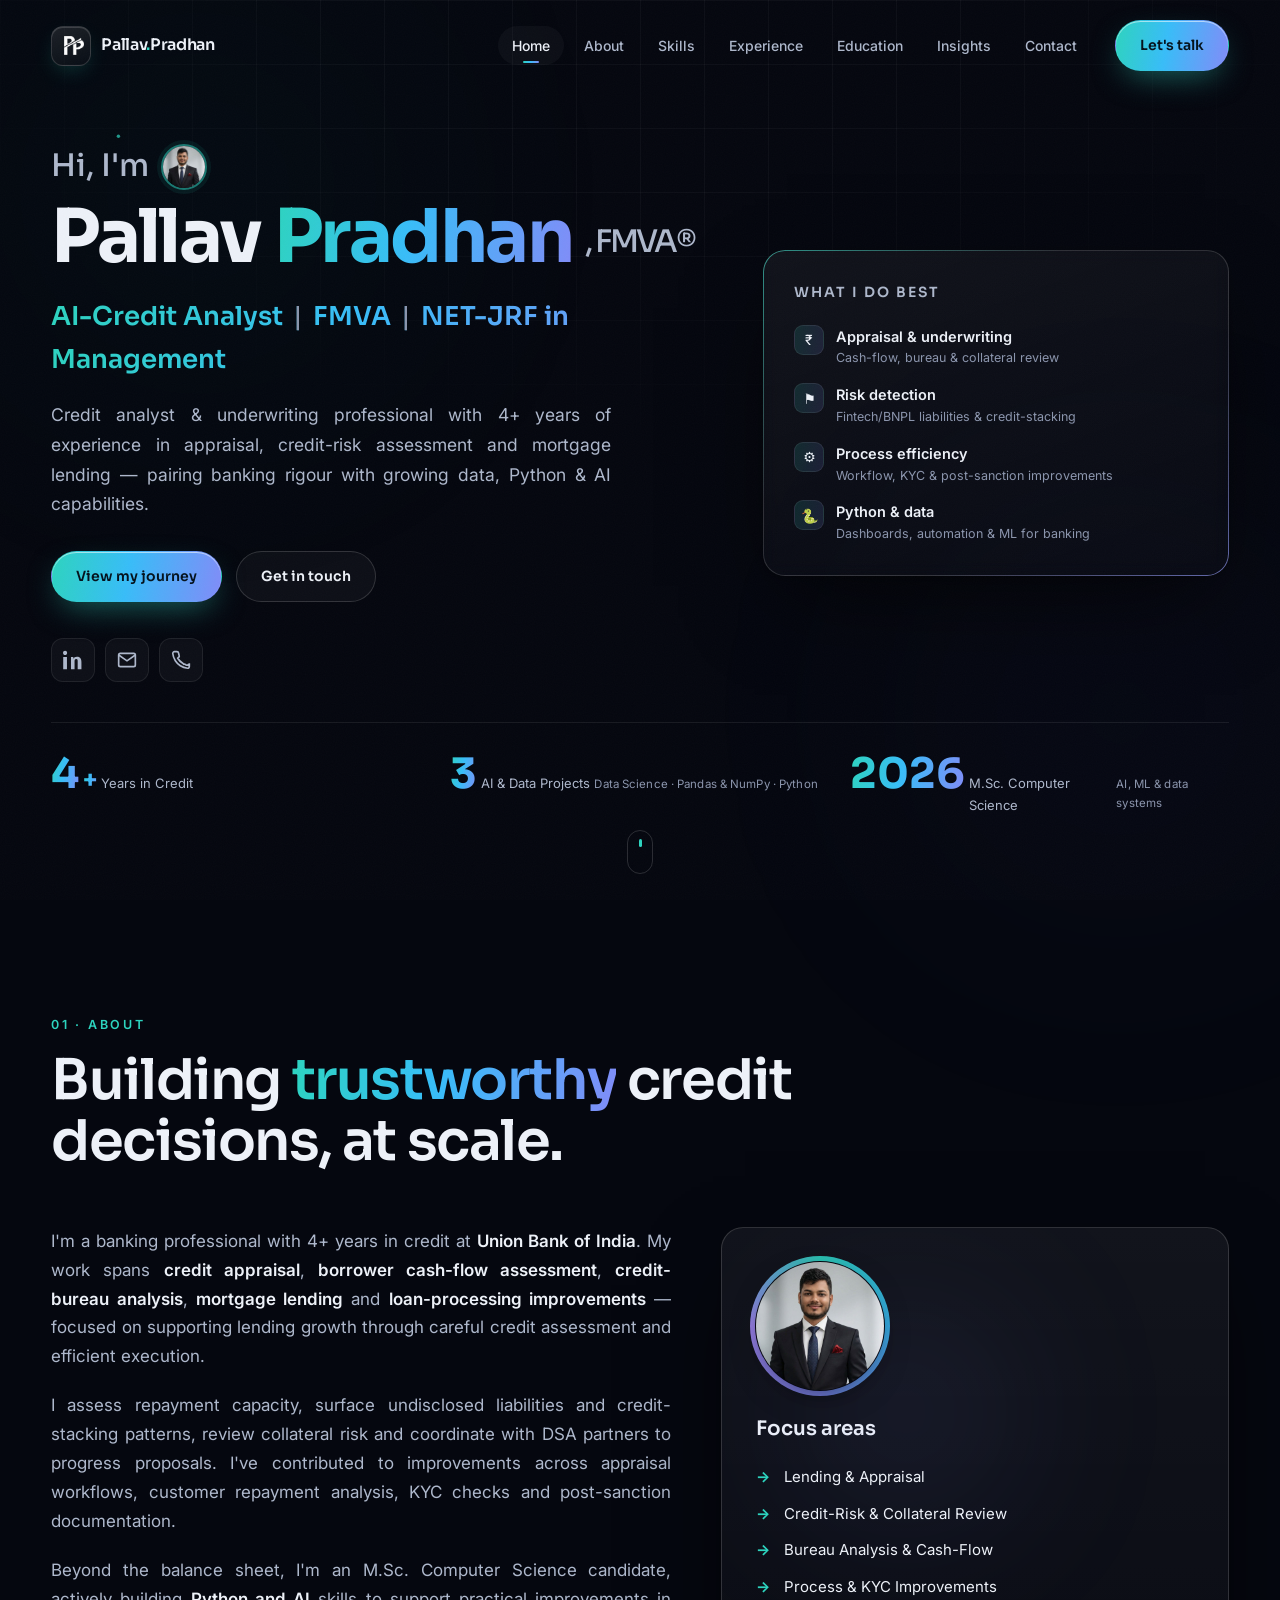
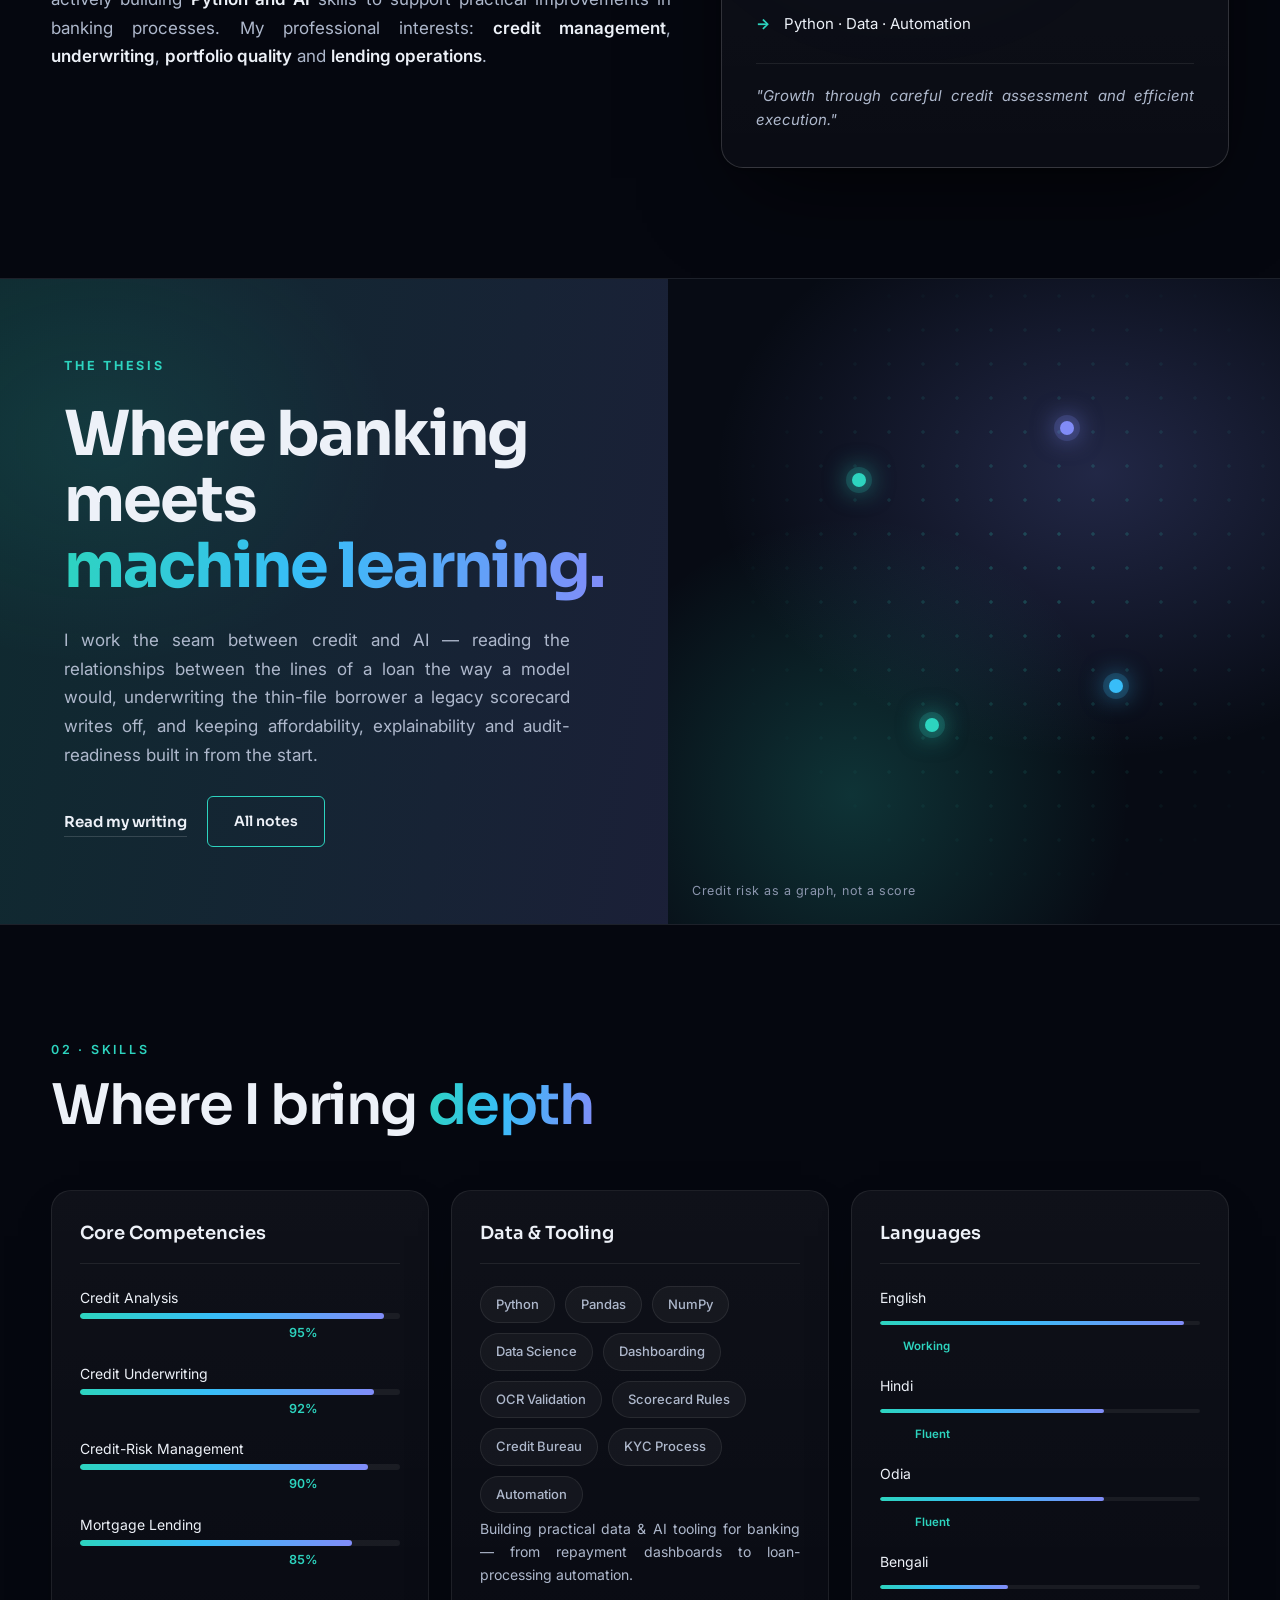
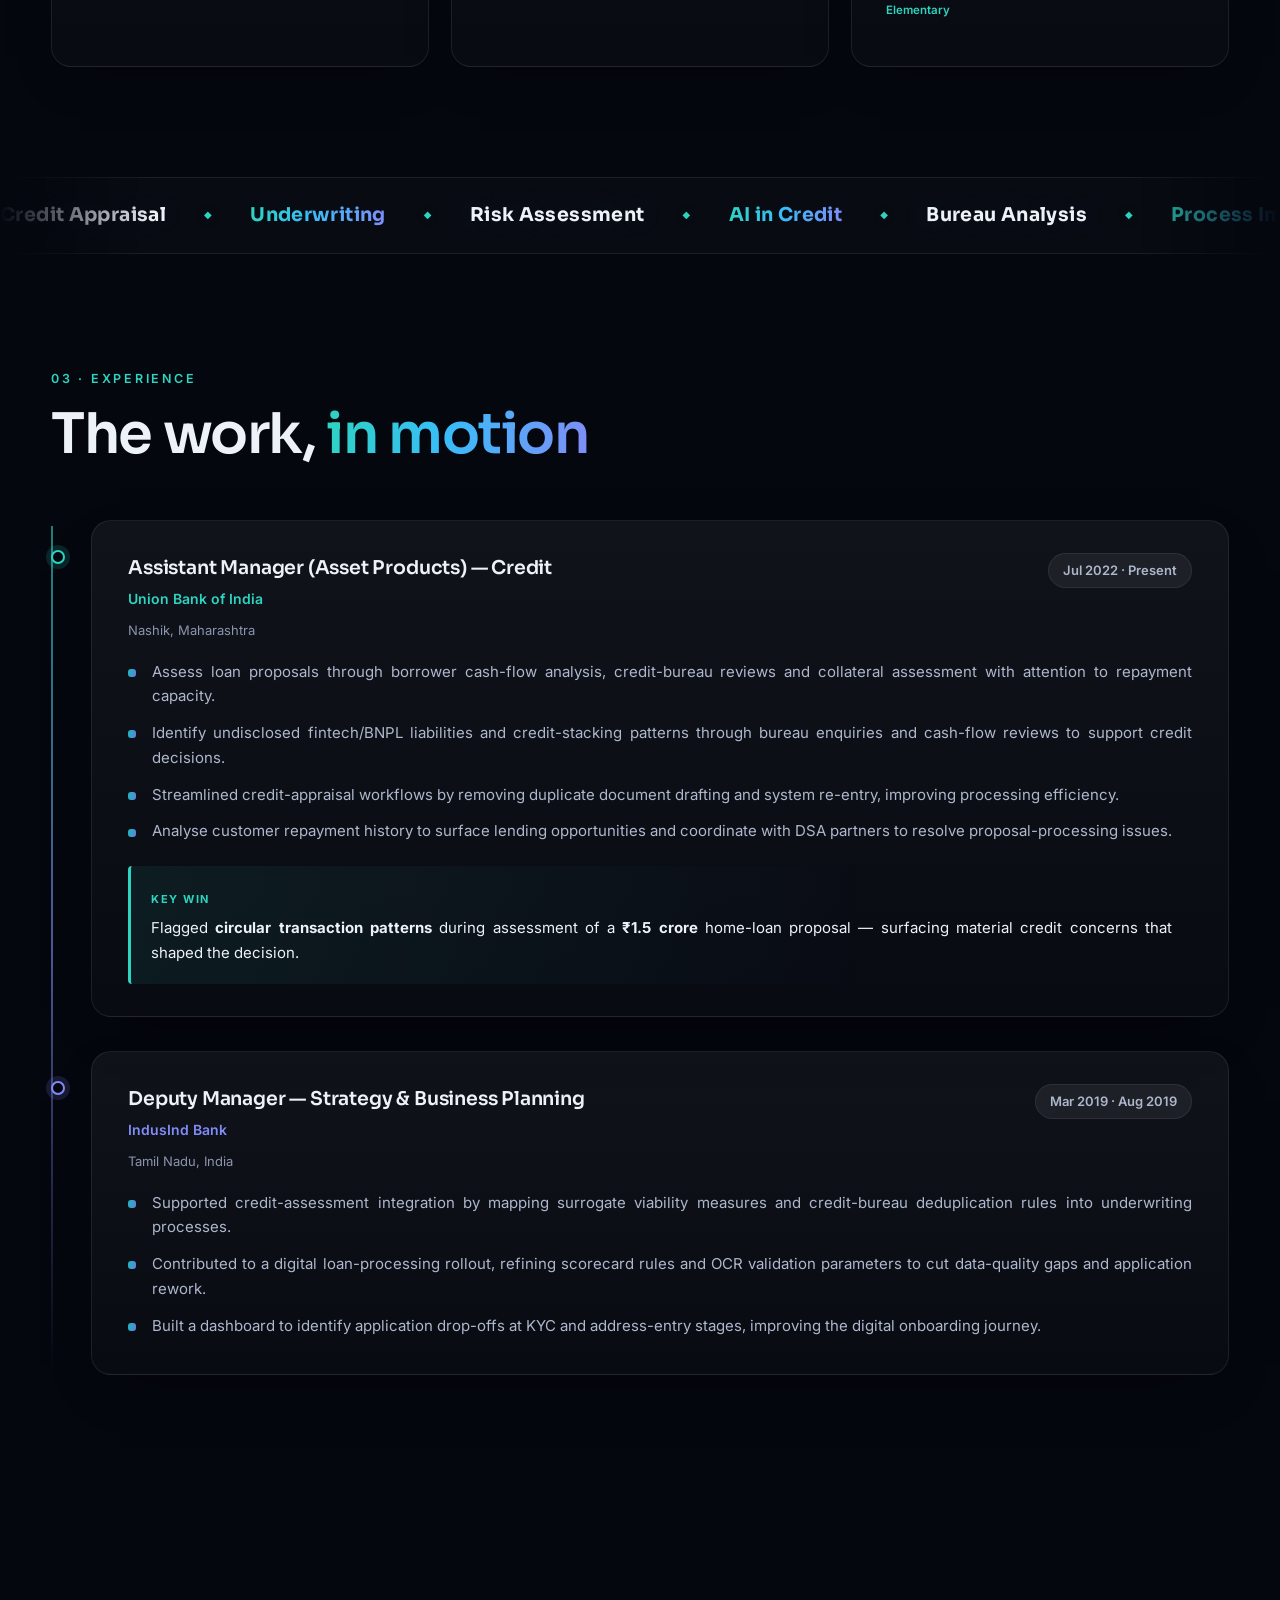
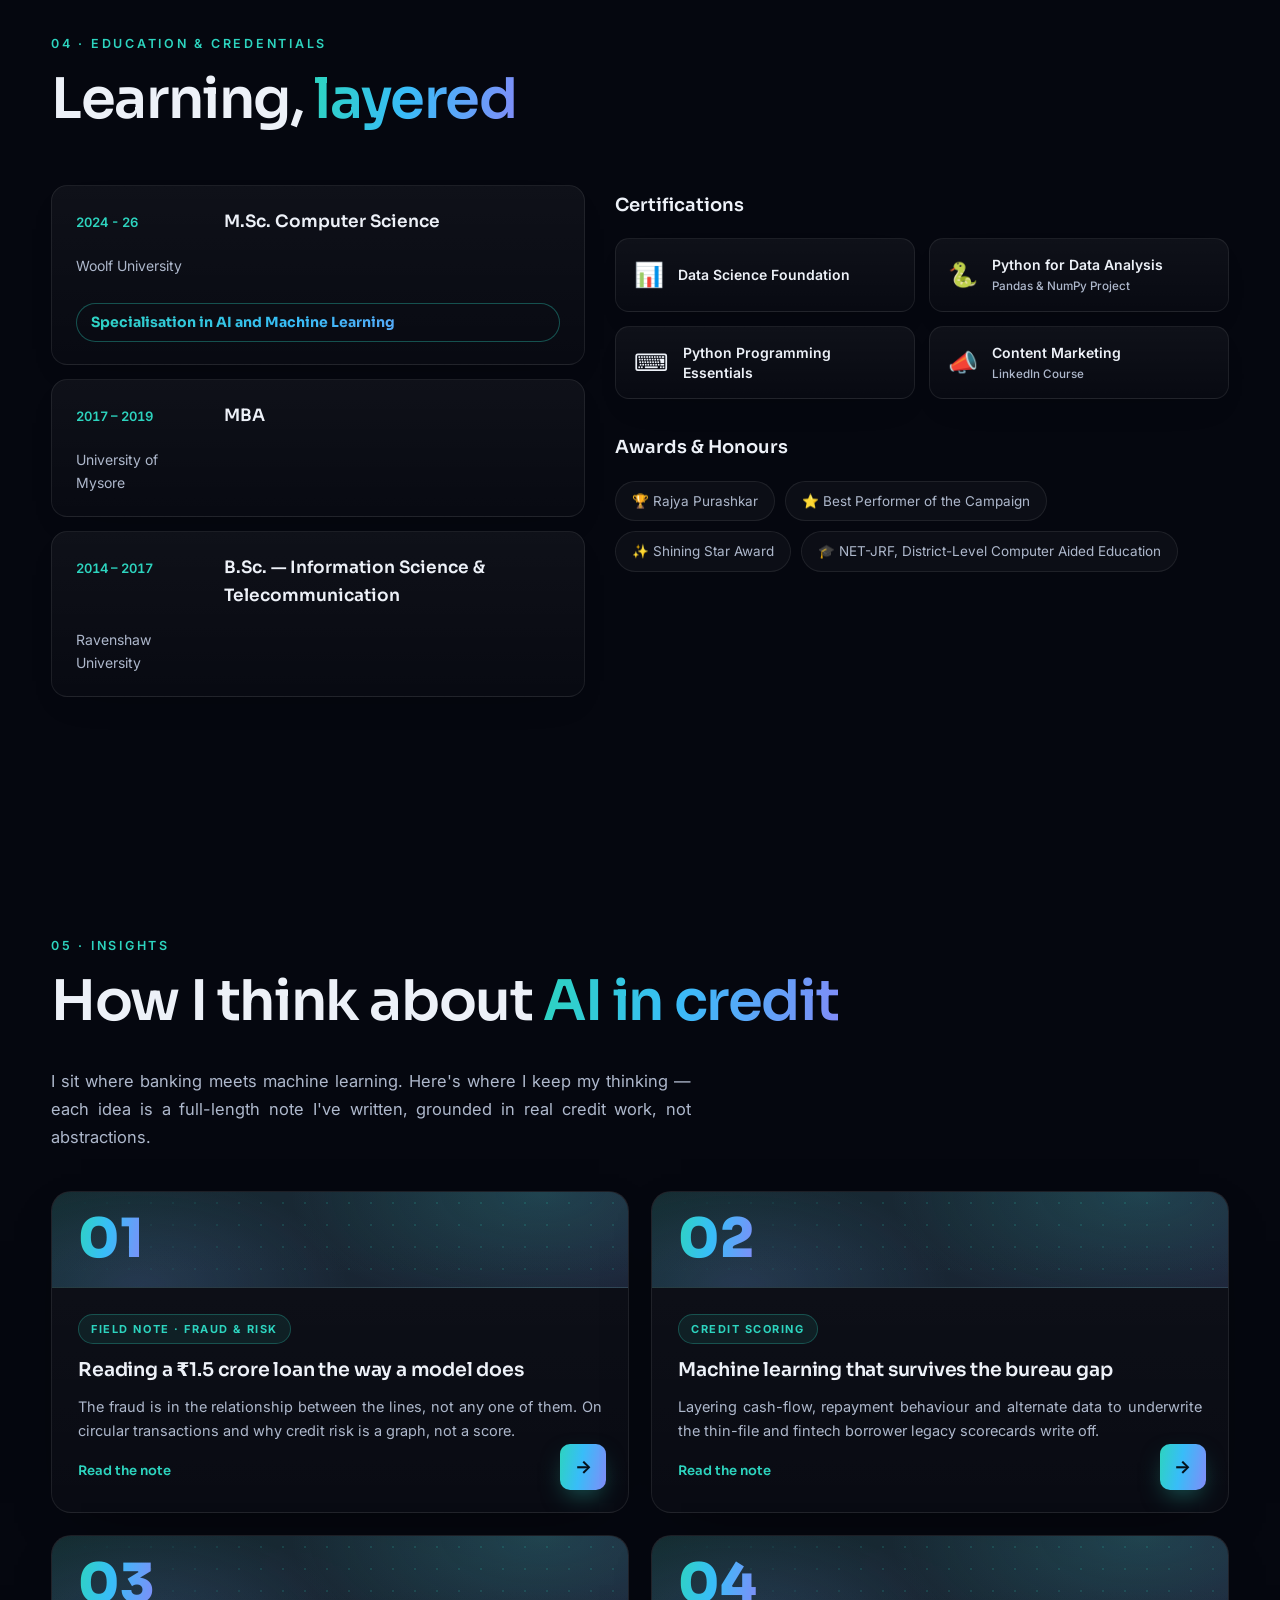
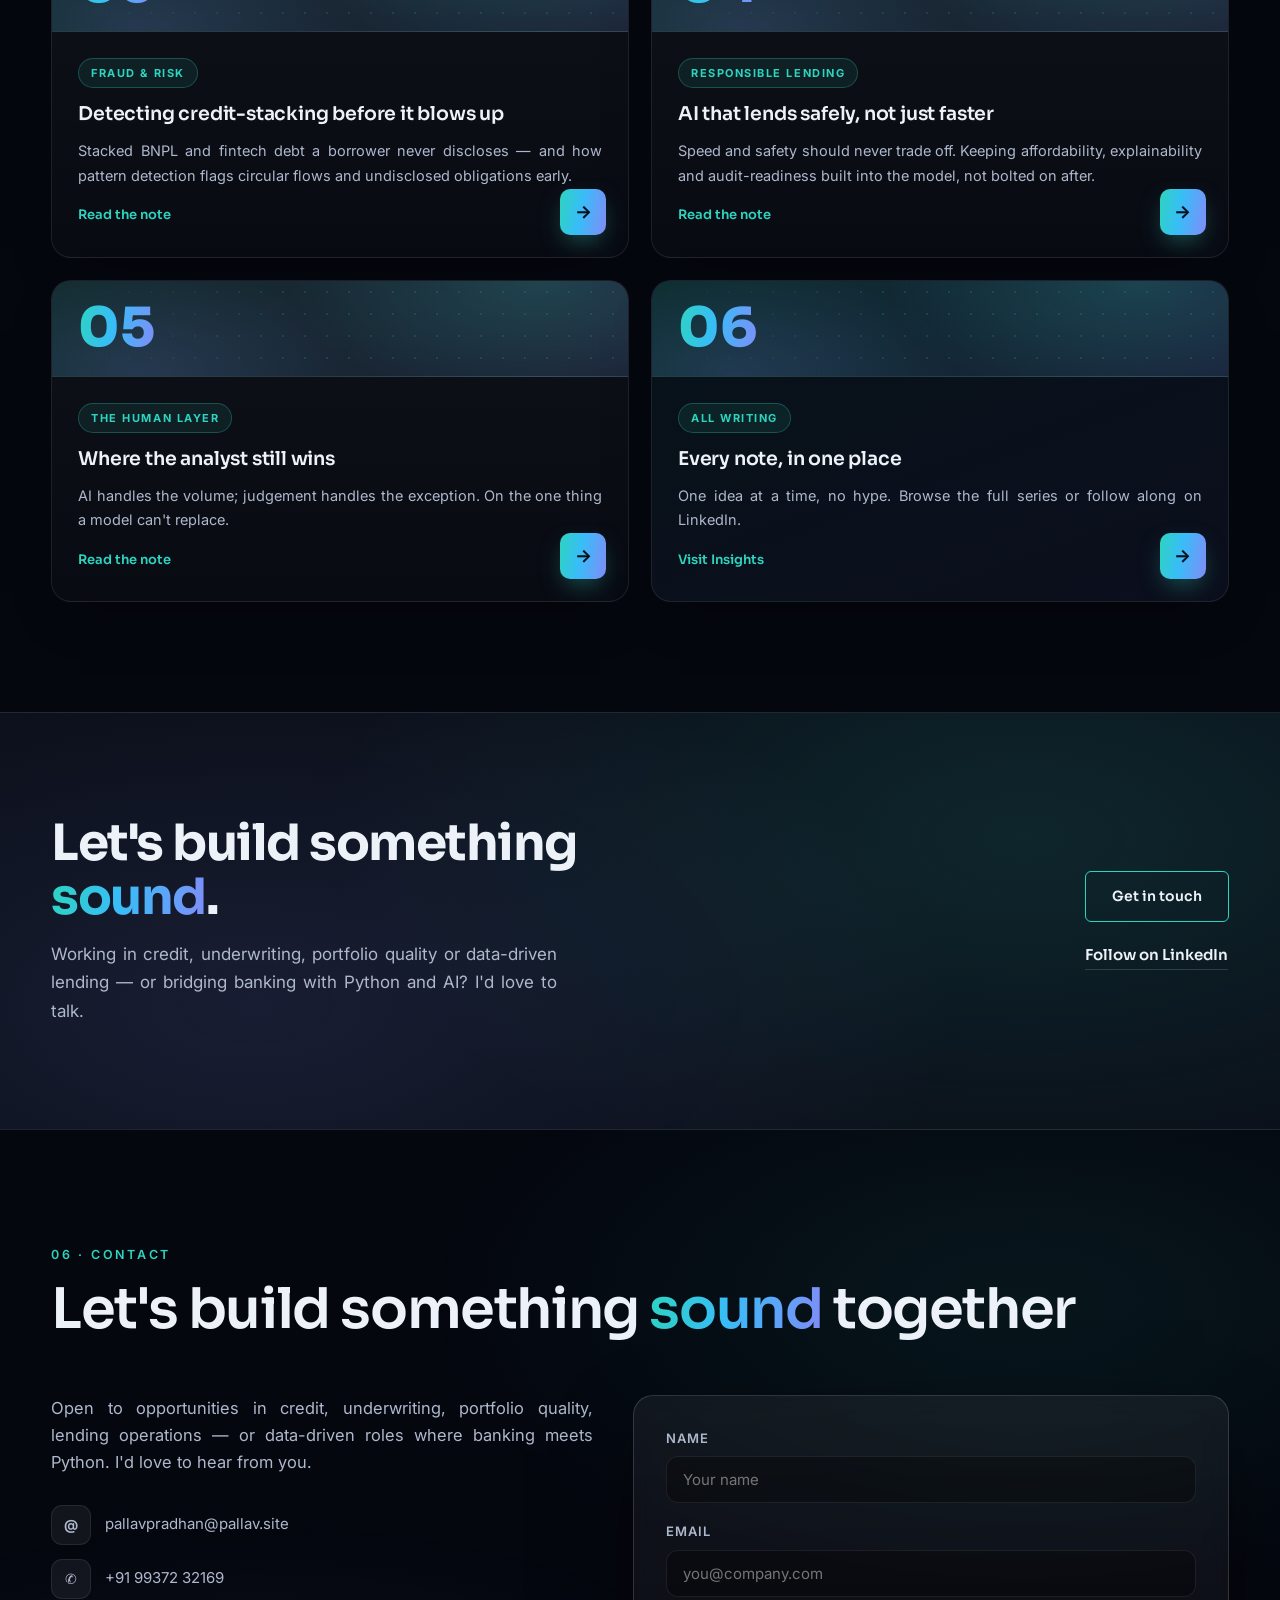
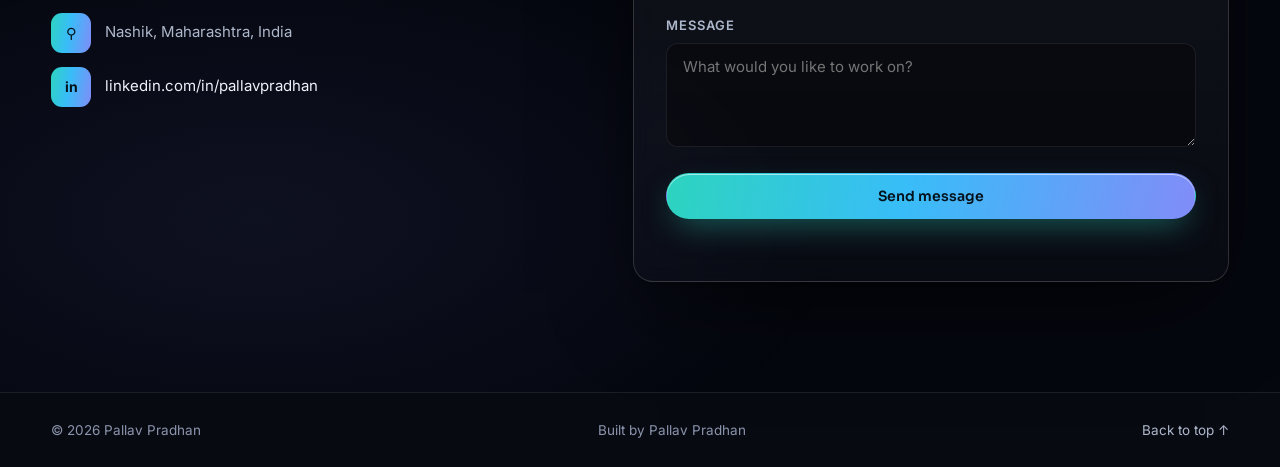
==== commit 0756ed57: "Port reference template's layout/visual language into index.html Additive, brand-tinted (keep teal/c" ====
--- a/index.html
+++ b/index.html
@@ -25,7 +25,7 @@
   <link rel="preconnect" href="https://fonts.googleapis.com" />
   <link rel="preconnect" href="https://fonts.gstatic.com" crossorigin />
   <link href="https://fonts.googleapis.com/css2?family=Sora:wght@300;400;500;600;700;800&family=Inter:wght@300;400;500;600;700&display=swap" rel="stylesheet" />
-  <link rel="stylesheet" href="style.css?v=13" />
+  <link rel="stylesheet" href="style.css?v=14" />
 
   <!-- Person structured data (schema.org) -->
   <script type="application/ld+json">
@@ -179,7 +179,7 @@
     <div class="container">
       <div class="section-head reveal" data-reveal>
         <span class="section-tag">01 · About</span>
-        <h2 class="section-title">Building <span class="grad">trustworthy</span> credit<br/>decisions, at scale.</h2>
+        <h2 class="section-title title-xl">Building <span class="grad">trustworthy</span> credit<br/>decisions, at scale.</h2>
       </div>
 
       <div class="about-grid">
@@ -227,12 +227,36 @@
     </div>
   </section>
 
+  <!-- THESIS — full-bleed split block (adapted from the reference template) -->
+  <section class="split-block" aria-label="My thesis">
+    <div class="split-text">
+      <span class="split-eyebrow">The thesis</span>
+      <h2 class="sb-title">Where banking meets <span class="grad">machine&nbsp;learning.</span></h2>
+      <p class="split-copy">
+        I work the seam between credit and AI — reading the relationships between the lines of a
+        loan the way a model would, underwriting the thin-file borrower a legacy scorecard writes
+        off, and keeping affordability, explainability and audit-readiness built in from the start.
+      </p>
+      <div class="split-actions">
+        <a href="#insights" class="btn-swell">Read my writing</a>
+        <a href="/insights" class="btn-outline">All notes</a>
+      </div>
+    </div>
+    <div class="split-visual" aria-hidden="true">
+      <span class="node n1"></span>
+      <span class="node n2"></span>
+      <span class="node n3"></span>
+      <span class="node n4"></span>
+      <span class="sb-caption">Credit risk as a graph, not a score</span>
+    </div>
+  </section>
+
   <!-- SKILLS -->
   <section class="section" id="skills">
     <div class="container">
       <div class="section-head reveal" data-reveal>
         <span class="section-tag">02 · Skills</span>
-        <h2 class="section-title">Where I bring <span class="grad">depth</span></h2>
+        <h2 class="section-title title-xl">Where I bring <span class="grad">depth</span></h2>
       </div>
 
       <div class="skills-grid">
@@ -296,7 +320,7 @@
     <div class="container">
       <div class="section-head reveal" data-reveal>
         <span class="section-tag">03 · Experience</span>
-        <h2 class="section-title">The work, <span class="grad">in motion</span></h2>
+        <h2 class="section-title title-xl">The work, <span class="grad">in motion</span></h2>
       </div>
 
       <div class="timeline">
@@ -353,7 +377,7 @@
     <div class="container">
       <div class="section-head reveal" data-reveal>
         <span class="section-tag">04 · Education &amp; Credentials</span>
-        <h2 class="section-title">Learning, <span class="grad">layered</span></h2>
+        <h2 class="section-title title-xl">Learning, <span class="grad">layered</span></h2>
       </div>
 
       <div class="edu-grid">
@@ -414,7 +438,7 @@
     <div class="container">
       <div class="section-head reveal" data-reveal>
         <span class="section-tag">05 · Insights</span>
-        <h2 class="section-title">How I think about <span class="grad">AI in credit</span></h2>
+        <h2 class="section-title title-xl">How I think about <span class="grad">AI in credit</span></h2>
       </div>
 
       <p class="insights-lede reveal" data-reveal>
@@ -423,47 +447,88 @@
       </p>
 
       <div class="insights-grid">
-        <a class="insight-card insight-link reveal" href="/insights/circular-transactions" data-reveal>
-          <span class="insight-tag">Field Note · Fraud &amp; Risk</span>
-          <h3>Reading a ₹1.5&nbsp;crore loan the way a model does</h3>
-          <p>The fraud is in the relationship between the lines, not any one of them. On circular transactions and why credit risk is a graph, not a score.</p>
-          <span class="insight-read">Read the note →</span>
-        </a>
-
-        <a class="insight-card insight-link reveal" href="/insights/ml-credit-scoring" data-reveal>
-          <span class="insight-tag">Credit Scoring</span>
-          <h3>Machine learning that survives the bureau gap</h3>
-          <p>Layering cash-flow, repayment behaviour and alternate data to underwrite the thin-file and fintech borrower legacy scorecards write off.</p>
-          <span class="insight-read">Read the note →</span>
-        </a>
-
-        <a class="insight-card insight-link reveal" href="/insights/detecting-credit-stacking" data-reveal>
-          <span class="insight-tag">Fraud &amp; Risk</span>
-          <h3>Detecting credit-stacking before it blows up</h3>
-          <p>Stacked BNPL and fintech debt a borrower never discloses — and how pattern detection flags circular flows and undisclosed obligations early.</p>
-          <span class="insight-read">Read the note →</span>
-        </a>
-
-        <a class="insight-card insight-link reveal" href="/insights/responsible-lending" data-reveal>
-          <span class="insight-tag">Responsible Lending</span>
-          <h3>AI that lends safely, not just faster</h3>
-          <p>Speed and safety should never trade off. Keeping affordability, explainability and audit-readiness built into the model, not bolted on after.</p>
-          <span class="insight-read">Read the note →</span>
-        </a>
-
-        <a class="insight-card insight-link reveal" href="/insights/human-in-the-loop" data-reveal>
-          <span class="insight-tag">The Human Layer</span>
-          <h3>Where the analyst still wins</h3>
-          <p>AI handles the volume; judgement handles the exception. On the one thing a model can't replace.</p>
-          <span class="insight-read">Read the note →</span>
-        </a>
-
-        <a class="insight-card insight-link insights-more reveal" href="/insights" data-reveal>
-          <span class="insight-tag">All writing</span>
-          <h3>Every note, in one place</h3>
-          <p>One idea at a time, no hype. Browse the full series or follow along on LinkedIn.</p>
-          <span class="insight-read">Visit Insights →</span>
-        </a>
+        <a class="insight-card proj-card insight-link reveal" href="/insights/circular-transactions" data-reveal>
+          <div class="proj-head"><span class="proj-lattice"></span><span class="proj-num">01</span></div>
+          <div class="proj-body">
+            <span class="insight-tag">Field Note · Fraud &amp; Risk</span>
+            <h3>Reading a ₹1.5&nbsp;crore loan the way a model does</h3>
+            <p>The fraud is in the relationship between the lines, not any one of them. On circular transactions and why credit risk is a graph, not a score.</p>
+            <span class="insight-read">Read the note</span>
+          </div>
+          <span class="proj-arrow" aria-hidden="true">→</span>
+        </a>
+
+        <a class="insight-card proj-card insight-link reveal" href="/insights/ml-credit-scoring" data-reveal>
+          <div class="proj-head"><span class="proj-lattice"></span><span class="proj-num">02</span></div>
+          <div class="proj-body">
+            <span class="insight-tag">Credit Scoring</span>
+            <h3>Machine learning that survives the bureau gap</h3>
+            <p>Layering cash-flow, repayment behaviour and alternate data to underwrite the thin-file and fintech borrower legacy scorecards write off.</p>
+            <span class="insight-read">Read the note</span>
+          </div>
+          <span class="proj-arrow" aria-hidden="true">→</span>
+        </a>
+
+        <a class="insight-card proj-card insight-link reveal" href="/insights/detecting-credit-stacking" data-reveal>
+          <div class="proj-head"><span class="proj-lattice"></span><span class="proj-num">03</span></div>
+          <div class="proj-body">
+            <span class="insight-tag">Fraud &amp; Risk</span>
+            <h3>Detecting credit-stacking before it blows up</h3>
+            <p>Stacked BNPL and fintech debt a borrower never discloses — and how pattern detection flags circular flows and undisclosed obligations early.</p>
+            <span class="insight-read">Read the note</span>
+          </div>
+          <span class="proj-arrow" aria-hidden="true">→</span>
+        </a>
+
+        <a class="insight-card proj-card insight-link reveal" href="/insights/responsible-lending" data-reveal>
+          <div class="proj-head"><span class="proj-lattice"></span><span class="proj-num">04</span></div>
+          <div class="proj-body">
+            <span class="insight-tag">Responsible Lending</span>
+            <h3>AI that lends safely, not just faster</h3>
+            <p>Speed and safety should never trade off. Keeping affordability, explainability and audit-readiness built into the model, not bolted on after.</p>
+            <span class="insight-read">Read the note</span>
+          </div>
+          <span class="proj-arrow" aria-hidden="true">→</span>
+        </a>
+
+        <a class="insight-card proj-card insight-link reveal" href="/insights/human-in-the-loop" data-reveal>
+          <div class="proj-head"><span class="proj-lattice"></span><span class="proj-num">05</span></div>
+          <div class="proj-body">
+            <span class="insight-tag">The Human Layer</span>
+            <h3>Where the analyst still wins</h3>
+            <p>AI handles the volume; judgement handles the exception. On the one thing a model can't replace.</p>
+            <span class="insight-read">Read the note</span>
+          </div>
+          <span class="proj-arrow" aria-hidden="true">→</span>
+        </a>
+
+        <a class="insight-card proj-card insight-link insights-more reveal" href="/insights" data-reveal>
+          <div class="proj-head"><span class="proj-lattice"></span><span class="proj-num">06</span></div>
+          <div class="proj-body">
+            <span class="insight-tag">All writing</span>
+            <h3>Every note, in one place</h3>
+            <p>One idea at a time, no hype. Browse the full series or follow along on LinkedIn.</p>
+            <span class="insight-read">Visit Insights</span>
+          </div>
+          <span class="proj-arrow" aria-hidden="true">→</span>
+        </a>
+      </div>
+    </div>
+  </section>
+
+  <!-- CTA BAND -->
+  <section class="cta-band" aria-label="Let's talk">
+    <div class="container cta-inner">
+      <div>
+        <h2 class="cta-title">Let's build something <span class="grad">sound</span>.</h2>
+        <p class="cta-lede">
+          Working in credit, underwriting, portfolio quality or data-driven lending —
+          or bridging banking with Python and AI? I'd love to talk.
+        </p>
+      </div>
+      <div class="cta-actions">
+        <a href="#contact" class="btn-outline">Get in touch</a>
+        <a href="https://www.linkedin.com/in/pallavpradhan" target="_blank" rel="noopener" class="btn-swell">Follow on LinkedIn</a>
       </div>
     </div>
   </section>
@@ -473,7 +538,7 @@
     <div class="container">
       <div class="section-head reveal" data-reveal>
         <span class="section-tag">06 · Contact</span>
-        <h2 class="section-title">Let's build something <span class="grad">sound</span> together</h2>
+        <h2 class="section-title title-xl">Let's build something <span class="grad">sound</span> together</h2>
       </div>
 
       <div class="contact-grid">
@@ -520,6 +585,6 @@
     </div>
   </footer>
 
-  <script src="script.js?v=13"></script>
+  <script src="script.js?v=14"></script>
 </body>
 </html>
--- a/style.css
+++ b/style.css
@@ -21,6 +21,8 @@
   --grad-soft: linear-gradient(100deg, rgba(45,212,191,.14), rgba(129,140,248,.14));
   --shadow: 0 34px 90px -24px rgba(0, 0, 0, 0.75), 0 2px 6px -2px rgba(0, 0, 0, 0.5);
   --ease: cubic-bezier(0.16, 1, 0.3, 1);
+  /* editorial hover curve borrowed from the reference template */
+  --ease-2: cubic-bezier(0.165, 0.84, 0.44, 1);
   --font-display: "Sora", system-ui, sans-serif;
   --font-body: "Inter", system-ui, sans-serif;
 }
@@ -710,6 +712,13 @@
   line-height: 1.18;
   letter-spacing: -0.025em;
 }
+/* Editorial scale from the reference template — applied only to
+   section titles via .title-xl (the sub-page hub/article headings keep
+   their own sizes). Larger, tighter display type for the home page. */
+.section-title.title-xl {
+  font-size: clamp(34px, 4.6vw, 56px);
+  line-height: 1.1;
+}
 
 /* reveal-on-scroll */
 [data-reveal] {
@@ -1720,6 +1729,268 @@
 }
 .footer a { color: var(--muted); text-decoration: none; transition: color 0.3s; }
 .footer a:hover { color: var(--teal); }
+
+/* ============================================================
+   Ported signature components (reference template, brand-tinted)
+   Additive — new classes only; shared vars & existing components
+   are untouched so the /insights sub-pages keep working.
+   ============================================================ */
+
+/* ---------- Signature buttons (teal render of the reference's two devices) ---------- */
+.btn-outline {
+  display: inline-flex;
+  align-items: center;
+  gap: 8px;
+  font-family: var(--font-display);
+  font-size: 14px;
+  font-weight: 600;
+  padding: 13px 26px;
+  border-radius: 6px;               /* near-square, from the reference */
+  color: var(--text);
+  text-decoration: none;
+  background: transparent;
+  border: 1px solid var(--teal);
+  transition: all 0.35s var(--ease-2);
+}
+.btn-outline:hover {
+  background: var(--grad);
+  color: #04121c;
+  border-color: transparent;
+  transform: translateY(-5px);
+  box-shadow: 0 20px 60px -12px rgba(45, 212, 191, 0.45);
+}
+/* the "swelling text link": underline that gains padding + fill on hover */
+.btn-swell {
+  display: inline-block;
+  font-family: var(--font-display);
+  font-size: 15px;
+  font-weight: 600;
+  color: var(--text);
+  text-decoration: none;
+  line-height: 1.4;
+  border-bottom: 1px solid var(--border-2);
+  padding: 4px 0;
+  transition: all 0.35s var(--ease-2);
+}
+.btn-swell:hover {
+  color: #04121c;
+  background: var(--teal);
+  border-color: transparent;
+  padding: 6px 14px;
+  border-radius: 99px;
+}
+
+/* ---------- Full-bleed "thesis" split block ---------- */
+.split-block {
+  position: relative;
+  z-index: 1;
+  display: grid;
+  grid-template-columns: 1fr 1fr;
+  min-height: 60vh;
+  border-block: 1px solid var(--border);
+  background: var(--bg-2);
+}
+.split-text {
+  display: flex;
+  flex-direction: column;
+  justify-content: center;
+  gap: 26px;
+  padding: clamp(40px, 6vw, 96px) clamp(28px, 5vw, 80px);
+  background:
+    radial-gradient(420px 320px at 15% 25%, rgba(45, 212, 191, 0.10), transparent 70%),
+    var(--grad-soft);
+}
+.split-eyebrow {
+  font-size: 12.5px;
+  font-weight: 700;
+  letter-spacing: 0.22em;
+  text-transform: uppercase;
+  color: var(--teal);
+}
+.sb-title {
+  font-family: var(--font-display);
+  font-size: clamp(38px, 5vw, 62px);
+  font-weight: 700;
+  line-height: 1.06;
+  letter-spacing: -0.03em;
+}
+.split-copy {
+  color: var(--muted);
+  font-size: 17px;
+  line-height: 1.7;
+  max-width: 46ch;
+}
+.split-actions { display: flex; gap: 20px; align-items: center; flex-wrap: wrap; }
+
+/* right panel — a CSS node-graph "credit network" motif (no fake photos) */
+.split-visual {
+  position: relative;
+  overflow: hidden;
+  min-height: 340px;
+  background:
+    radial-gradient(560px 420px at 70% 30%, rgba(129, 140, 248, 0.22), transparent 68%),
+    radial-gradient(420px 420px at 30% 80%, rgba(45, 212, 191, 0.20), transparent 66%),
+    #070b14;
+}
+/* faint node lattice masked into an oval */
+.split-visual::before {
+  content: "";
+  position: absolute;
+  inset: 0;
+  background-image: radial-gradient(circle, rgba(45, 212, 191, 0.5) 1.4px, transparent 2px);
+  background-size: 34px 34px;
+  opacity: 0.5;
+  mask-image: radial-gradient(ellipse 70% 70% at 60% 45%, black, transparent 75%);
+  -webkit-mask-image: radial-gradient(ellipse 70% 70% at 60% 45%, black, transparent 75%);
+}
+.split-visual .node {
+  position: absolute;
+  width: 14px; height: 14px;
+  border-radius: 50%;
+  background: var(--teal);
+  box-shadow: 0 0 0 6px rgba(45, 212, 191, 0.18), 0 0 24px 4px rgba(45, 212, 191, 0.6);
+  animation: nodePulse 3.4s ease-in-out infinite;
+}
+.split-visual .node.n2 {
+  background: var(--blue);
+  box-shadow: 0 0 0 6px rgba(129, 140, 248, 0.18), 0 0 24px 4px rgba(129, 140, 248, 0.6);
+  animation-delay: 0.6s;
+}
+.split-visual .node.n3 {
+  background: var(--cyan);
+  box-shadow: 0 0 0 6px rgba(56, 189, 248, 0.18), 0 0 24px 4px rgba(56, 189, 248, 0.6);
+  animation-delay: 1.2s;
+}
+.split-visual .n1 { top: 30%; left: 30%; }
+.split-visual .n2 { top: 22%; left: 64%; }
+.split-visual .n3 { top: 62%; left: 72%; }
+.split-visual .n4 { top: 68%; left: 42%; }
+@keyframes nodePulse {
+  0%, 100% { transform: scale(1); opacity: 1; }
+  50%      { transform: scale(1.35); opacity: 0.7; }
+}
+.split-visual .sb-caption {
+  position: absolute;
+  left: 24px; bottom: 22px;
+  font-size: 12.5px;
+  color: var(--muted-2);
+  letter-spacing: 0.04em;
+  z-index: 1;
+}
+
+/* ---------- Project-style cards (applied to the Insights teasers) ---------- */
+.insight-card.proj-card {
+  padding: 0;
+  display: grid;
+  grid-template-rows: auto 1fr;
+}
+.insight-card.proj-card::before { display: none; }
+.proj-head {
+  position: relative;
+  display: flex;
+  align-items: center;
+  justify-content: space-between;
+  height: 96px;
+  padding: 0 26px;
+  overflow: hidden;
+  background:
+    radial-gradient(360px 180px at 85% 0%, rgba(45, 212, 191, 0.18), transparent 70%),
+    radial-gradient(300px 160px at 15% 100%, rgba(129, 140, 248, 0.16), transparent 70%),
+    var(--grad-soft);
+  border-bottom: 1px solid var(--border);
+}
+.proj-lattice {
+  position: absolute;
+  inset: 0;
+  background-image: radial-gradient(circle, rgba(45, 212, 191, 0.35) 1px, transparent 1.6px);
+  background-size: 22px 22px;
+  opacity: 0.45;
+  mask-image: linear-gradient(90deg, transparent, black 40%);
+  -webkit-mask-image: linear-gradient(90deg, transparent, black 40%);
+}
+.proj-num {
+  position: relative;
+  z-index: 1;
+  font-family: var(--font-display);
+  font-size: 54px;
+  font-weight: 800;
+  line-height: 1;
+  background: var(--grad);
+  -webkit-background-clip: text;
+  background-clip: text;
+  color: transparent;
+}
+.proj-body { padding: 26px 26px 30px; }
+.proj-arrow {
+  position: absolute;
+  right: 22px; bottom: 22px;
+  width: 46px; height: 46px;
+  display: grid;
+  place-items: center;
+  border-radius: 10px;
+  background: var(--grad);
+  color: #04121c;
+  font-size: 18px;
+  font-weight: 700;
+  box-shadow: 0 10px 26px -8px rgba(45, 212, 191, 0.5);
+  transition: transform 0.35s var(--ease-2);
+}
+a.insight-card.proj-card:hover .proj-arrow { transform: translate(4px, -4px); }
+
+/* ---------- Full-width CTA band ---------- */
+.cta-band {
+  position: relative;
+  z-index: 1;
+  padding: clamp(56px, 8vw, 110px) 0;
+  background:
+    radial-gradient(700px 360px at 80% 30%, rgba(45, 212, 191, 0.12), transparent),
+    radial-gradient(700px 360px at 20% 70%, rgba(129, 140, 248, 0.12), transparent),
+    var(--bg-2);
+  border-block: 1px solid var(--border);
+  overflow: hidden;
+}
+.cta-inner {
+  display: flex;
+  align-items: center;
+  justify-content: space-between;
+  gap: 40px;
+  flex-wrap: wrap;
+}
+.cta-title {
+  font-family: var(--font-display);
+  font-size: clamp(30px, 4.2vw, 50px);
+  font-weight: 700;
+  line-height: 1.08;
+  letter-spacing: -0.03em;
+  max-width: 18ch;
+}
+.cta-lede {
+  color: var(--muted);
+  font-size: 17px;
+  line-height: 1.7;
+  max-width: 46ch;
+  margin-top: 16px;
+}
+.cta-actions {
+  display: flex;
+  flex-direction: column;
+  gap: 18px;
+  align-items: flex-start;
+}
+
+/* ---------- Responsive for the ported components ---------- */
+@media (max-width: 820px) {
+  .split-block { grid-template-columns: 1fr; min-height: 0; }
+  .split-visual { min-height: 240px; order: -1; }
+  .cta-inner { flex-direction: column; align-items: flex-start; }
+  .cta-title { max-width: 100%; }
+  .proj-num { font-size: 42px; }
+}
+@media (max-width: 520px) {
+  .split-text { padding: 40px 24px; }
+  .proj-body { padding: 22px 20px 26px; }
+  .proj-arrow { width: 40px; height: 40px; right: 18px; bottom: 18px; }
+}
 
 /* ---------- Responsive ---------- */
 @media (max-width: 1080px) {
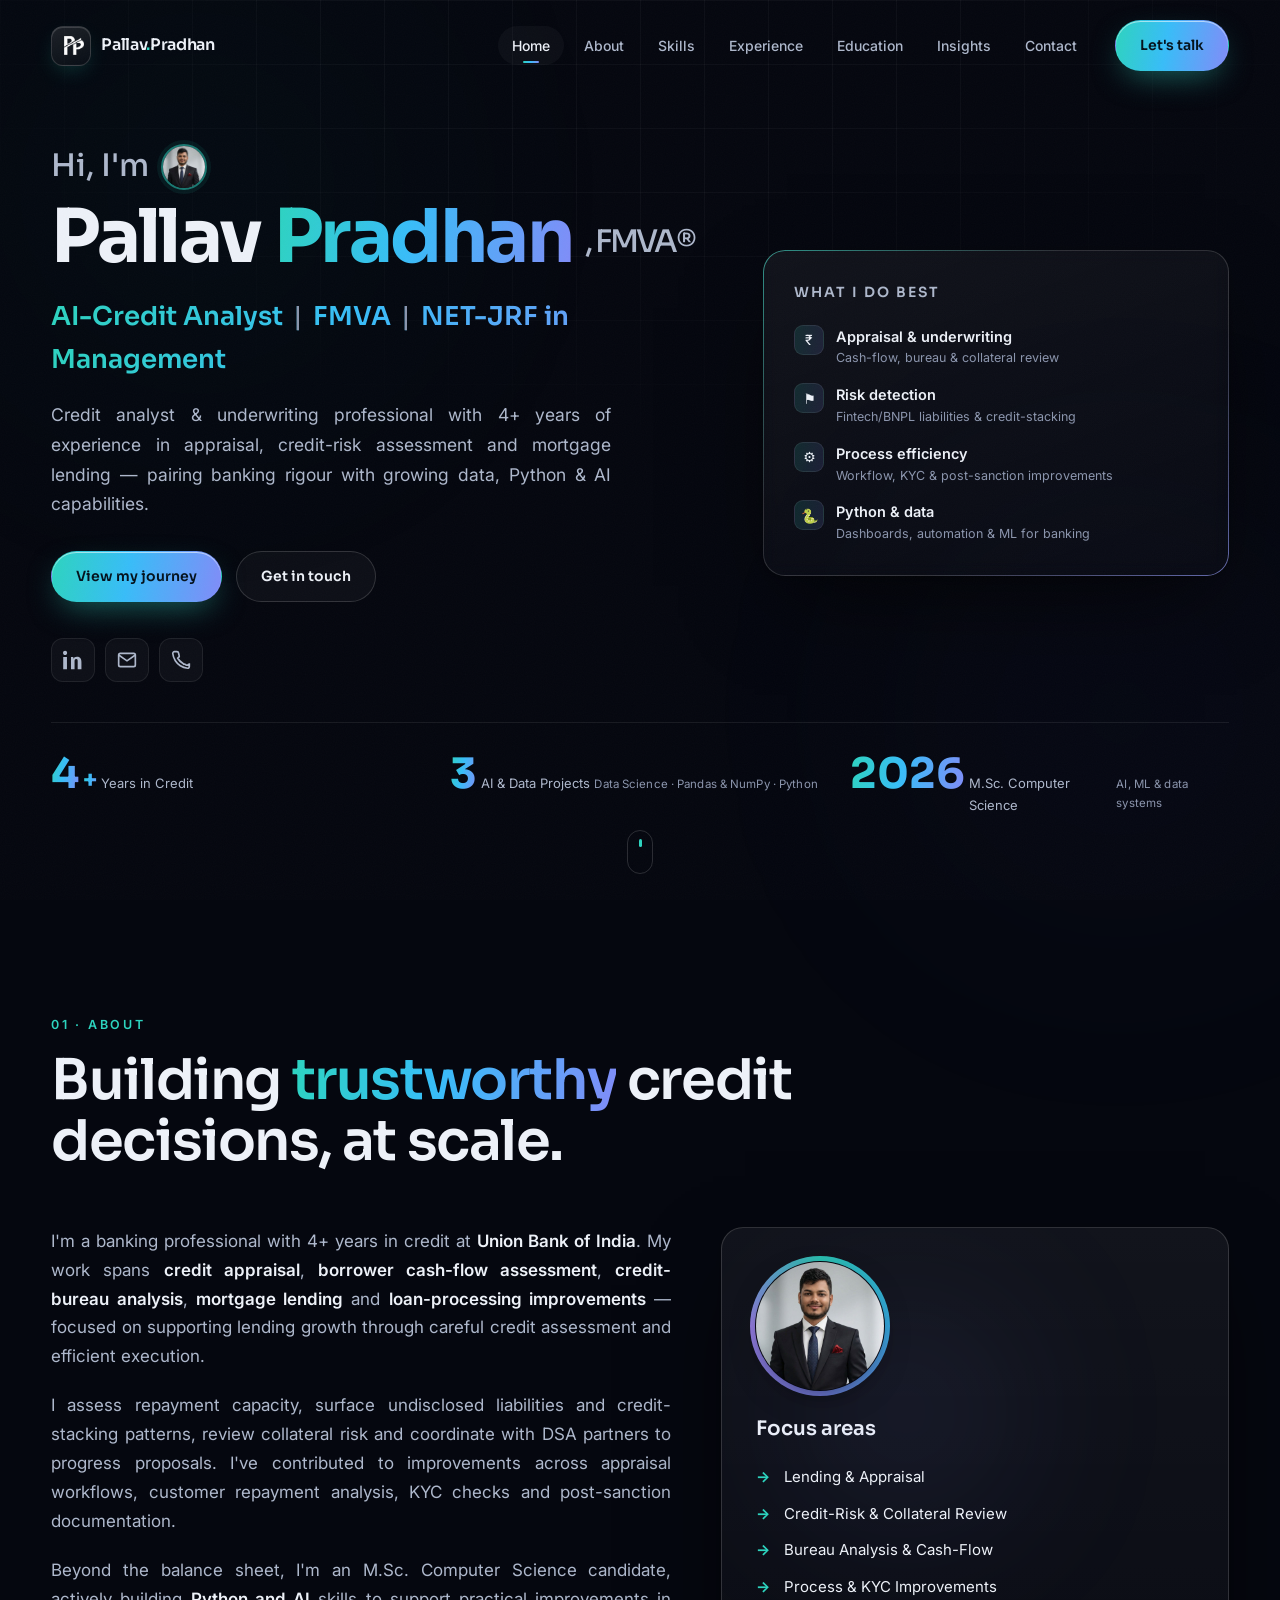
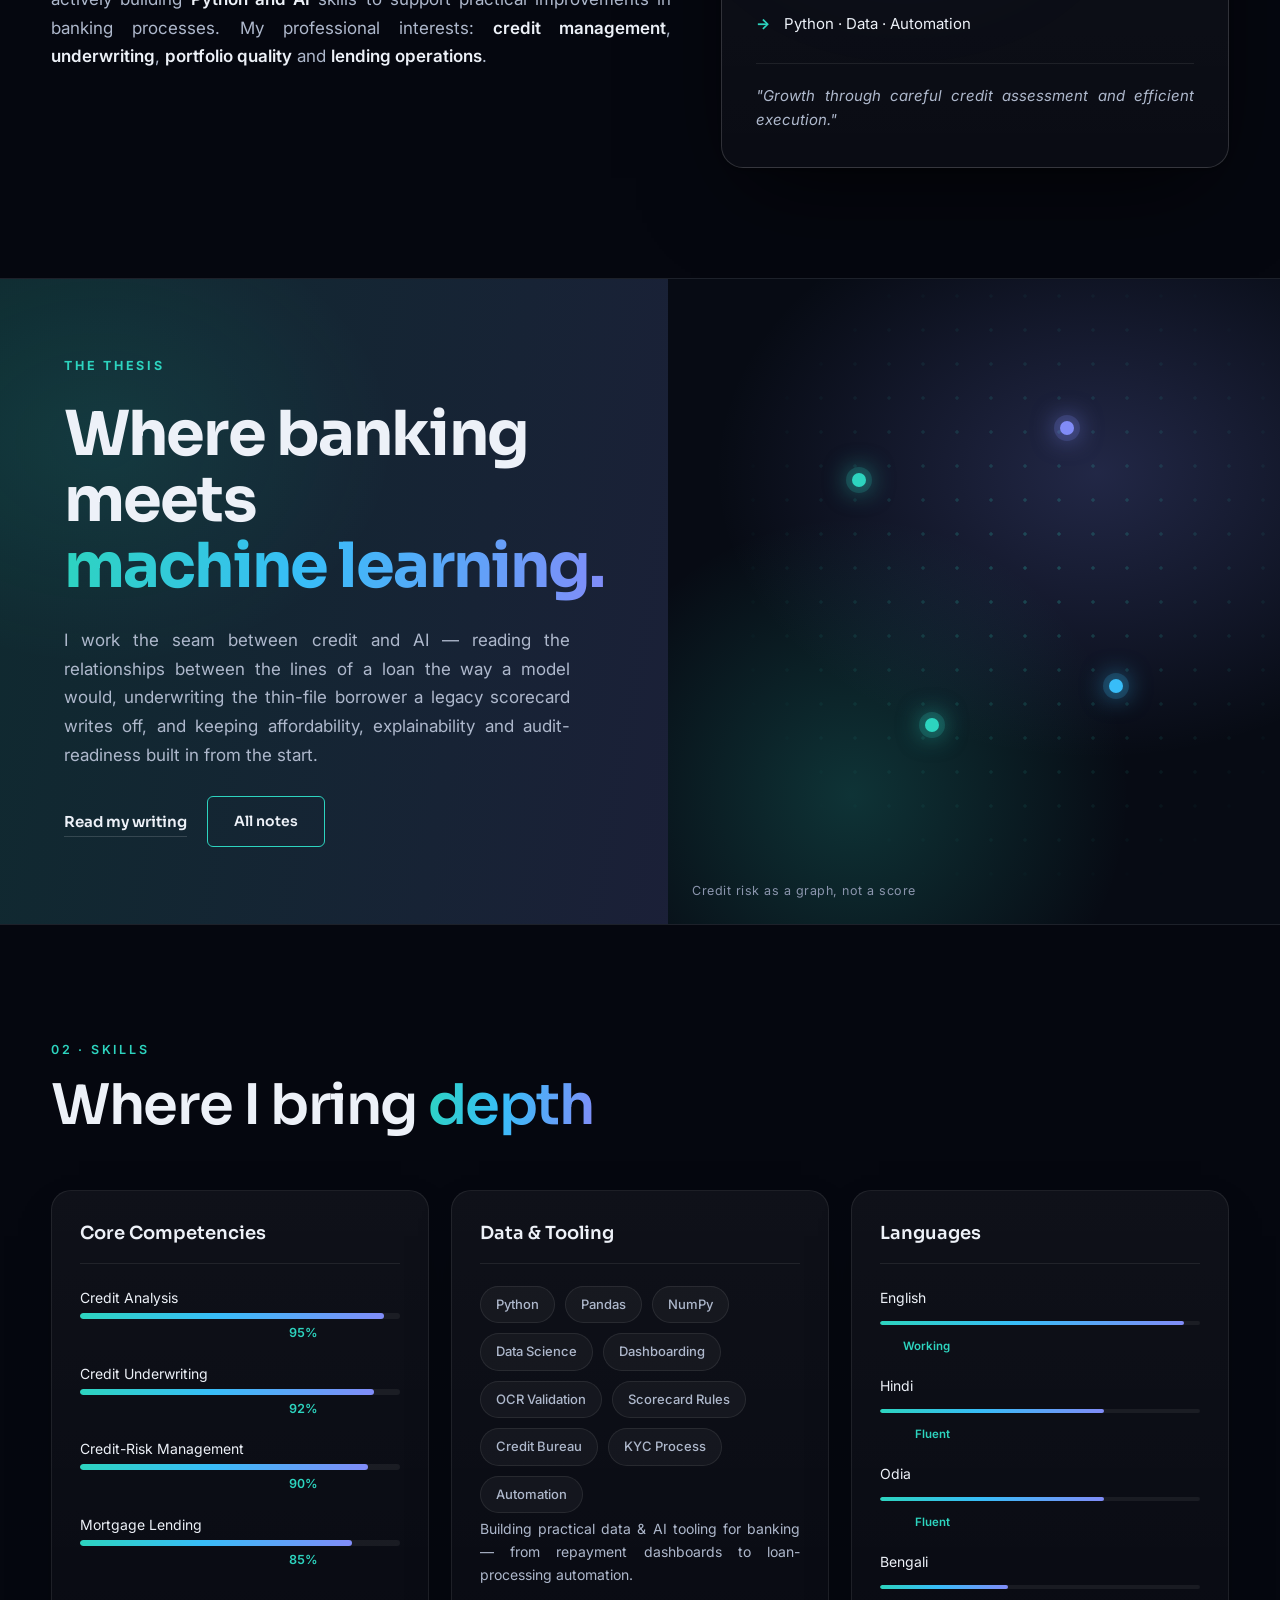
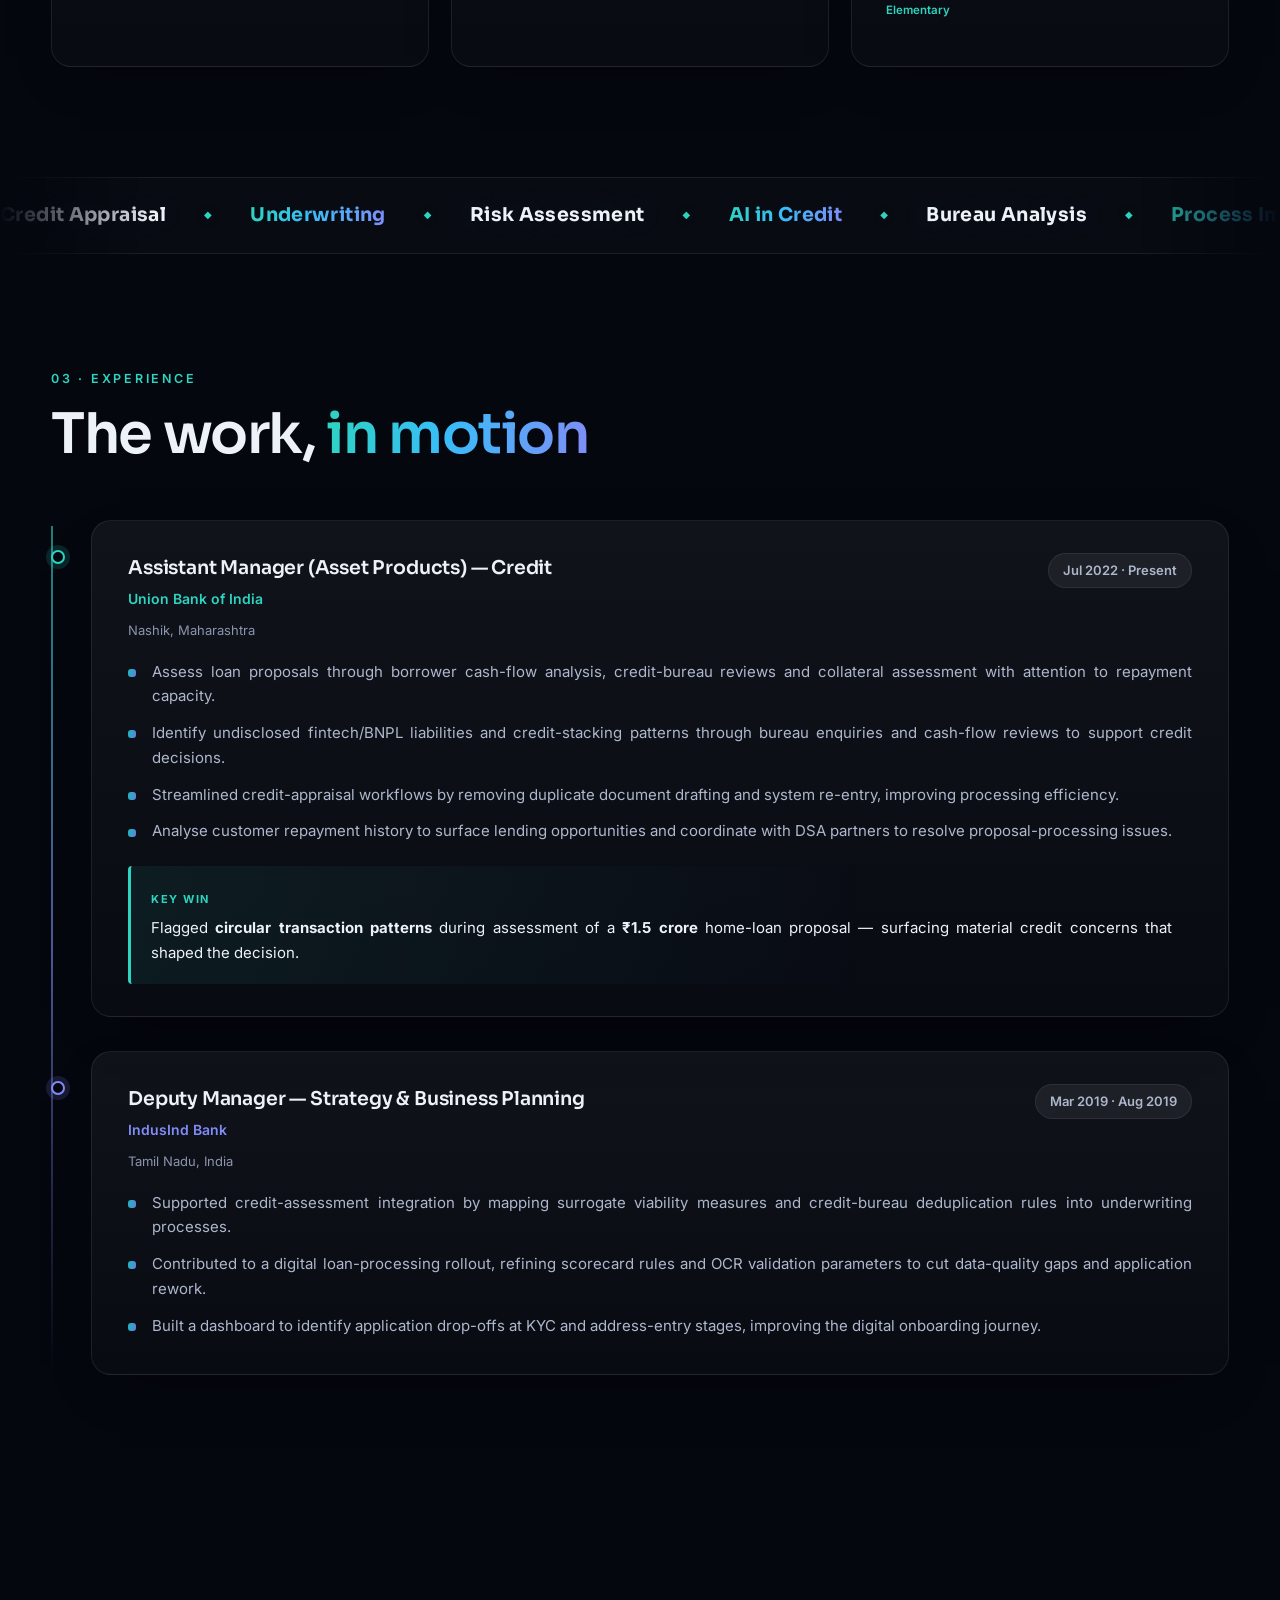
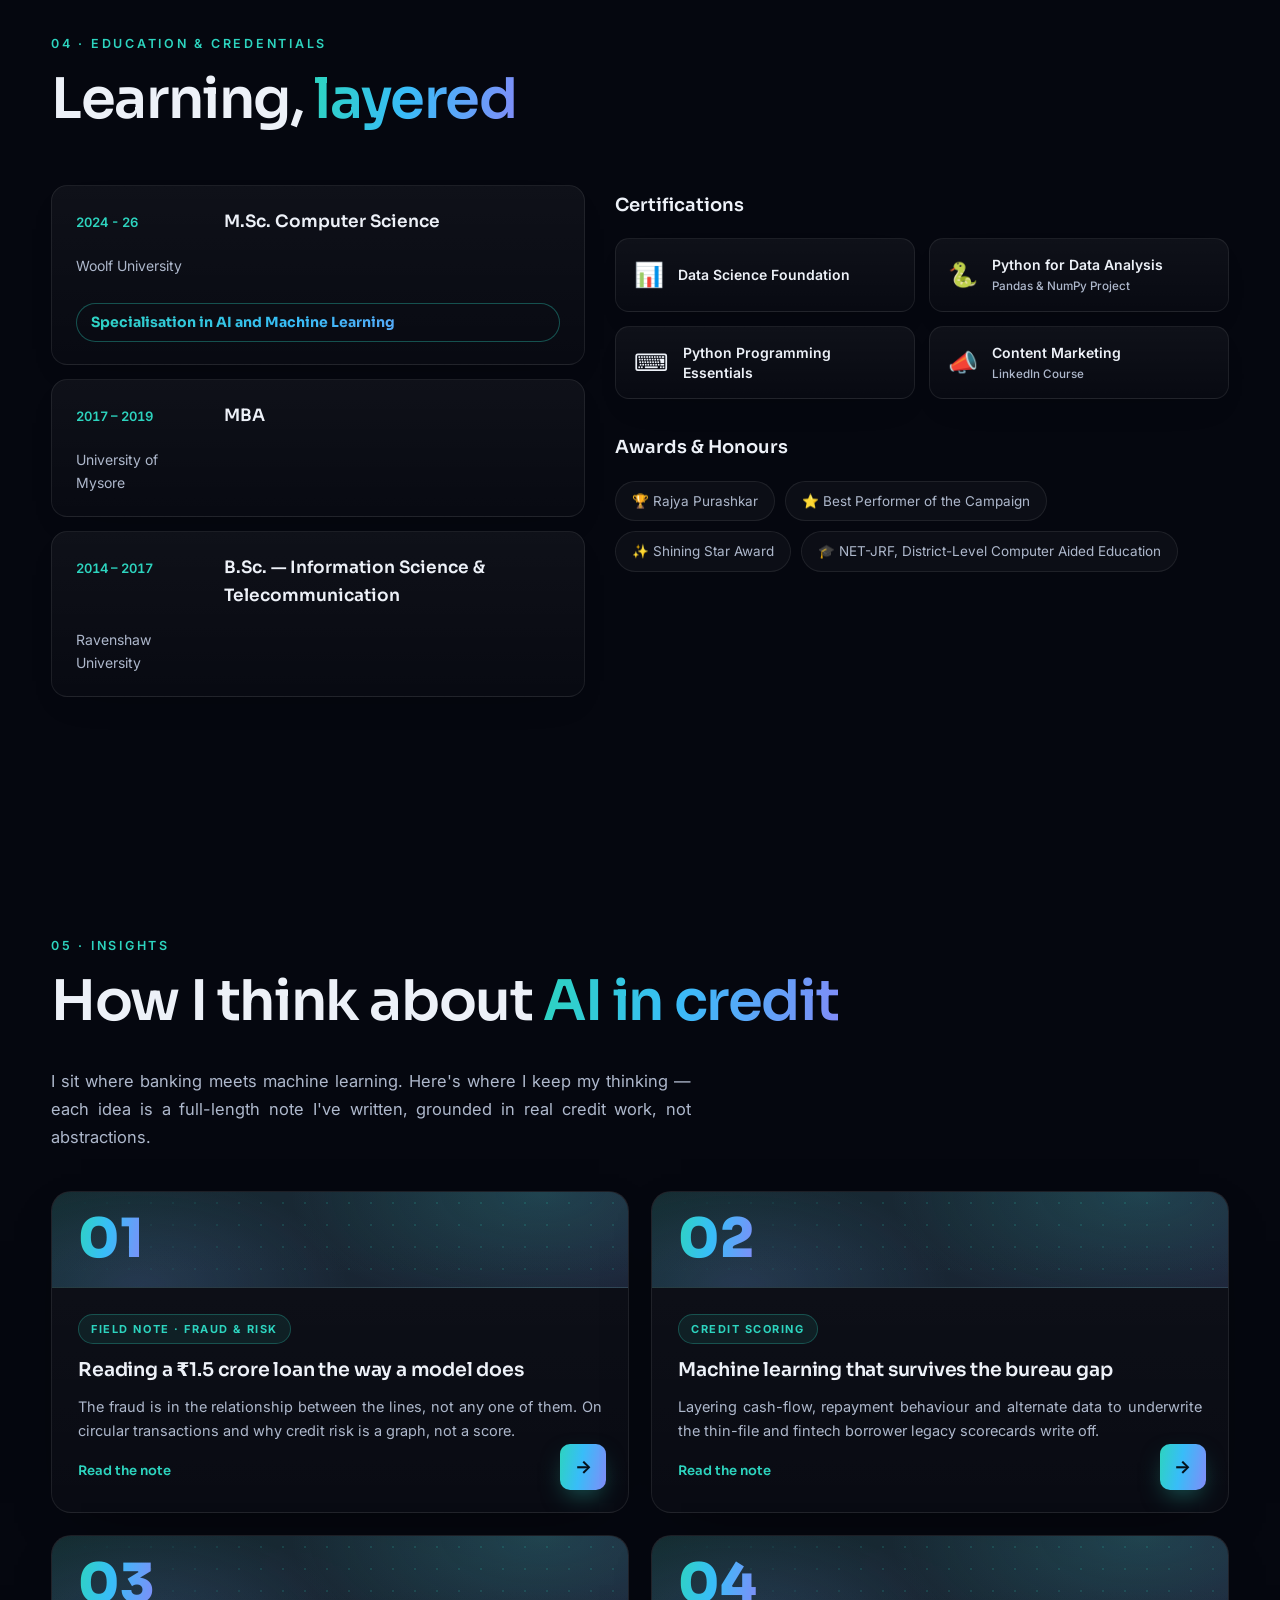
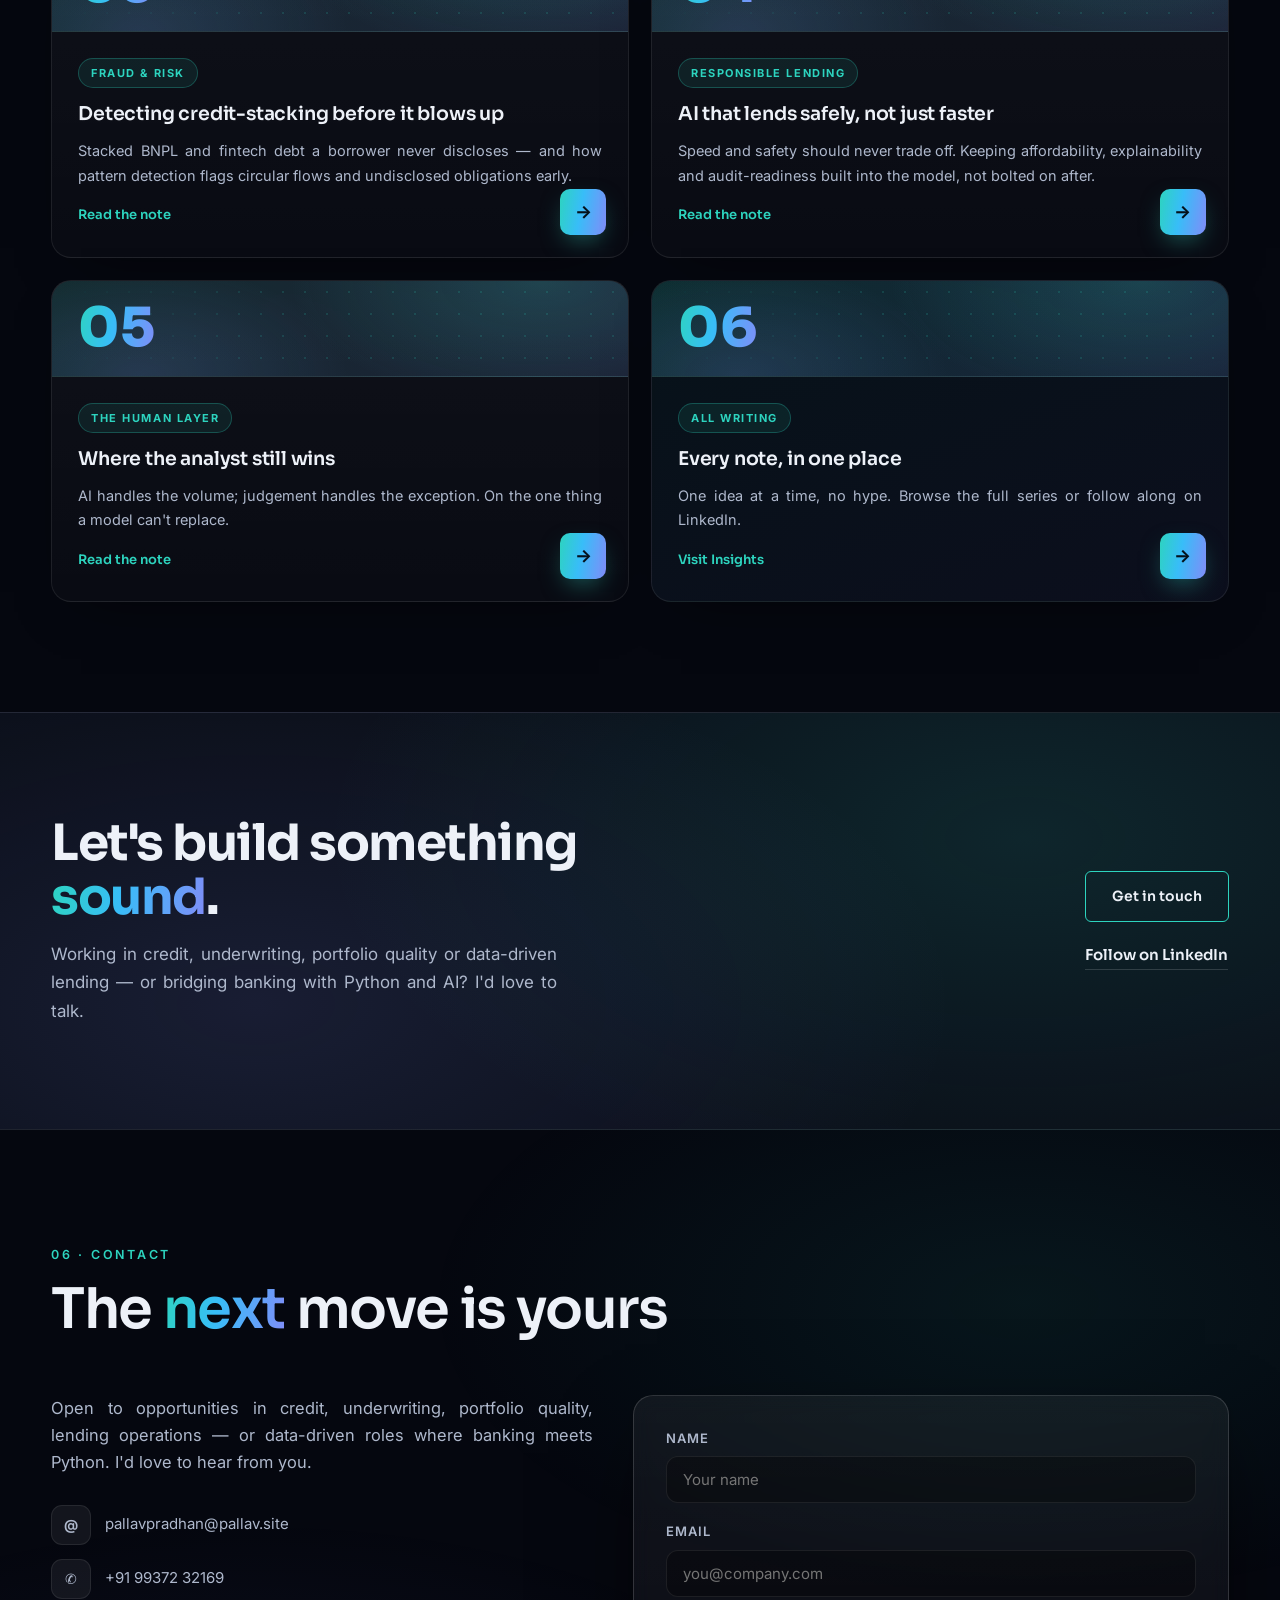
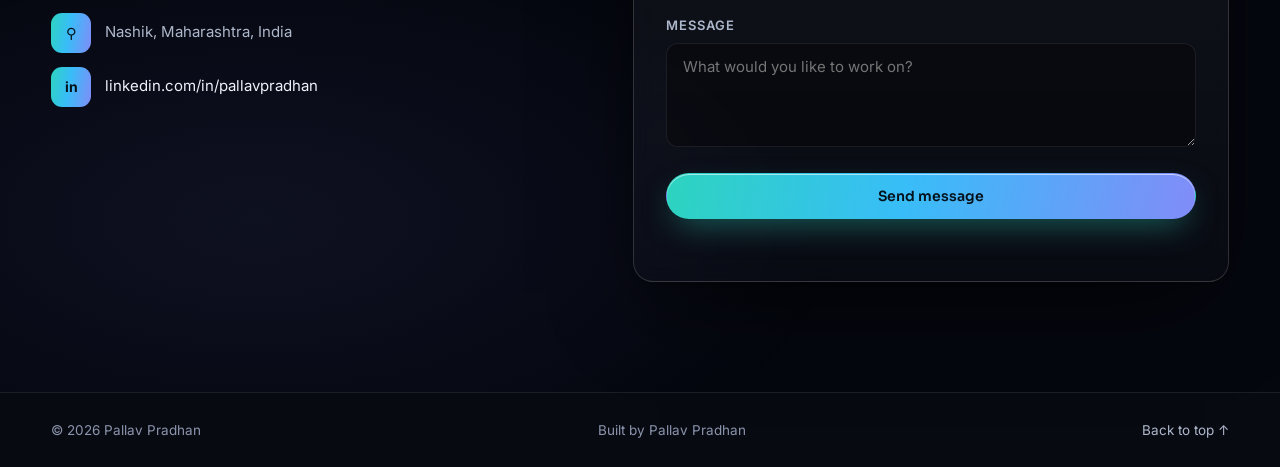
==== commit 0a36f923: "Fix duplicate "Let's build something sound" line The new CTA band and the Contact section heading us" ====
--- a/index.html
+++ b/index.html
@@ -538,7 +538,7 @@
     <div class="container">
       <div class="section-head reveal" data-reveal>
         <span class="section-tag">06 · Contact</span>
-        <h2 class="section-title title-xl">Let's build something <span class="grad">sound</span> together</h2>
+        <h2 class="section-title title-xl">The <span class="grad">next</span> move is yours</h2>
       </div>
 
       <div class="contact-grid">
